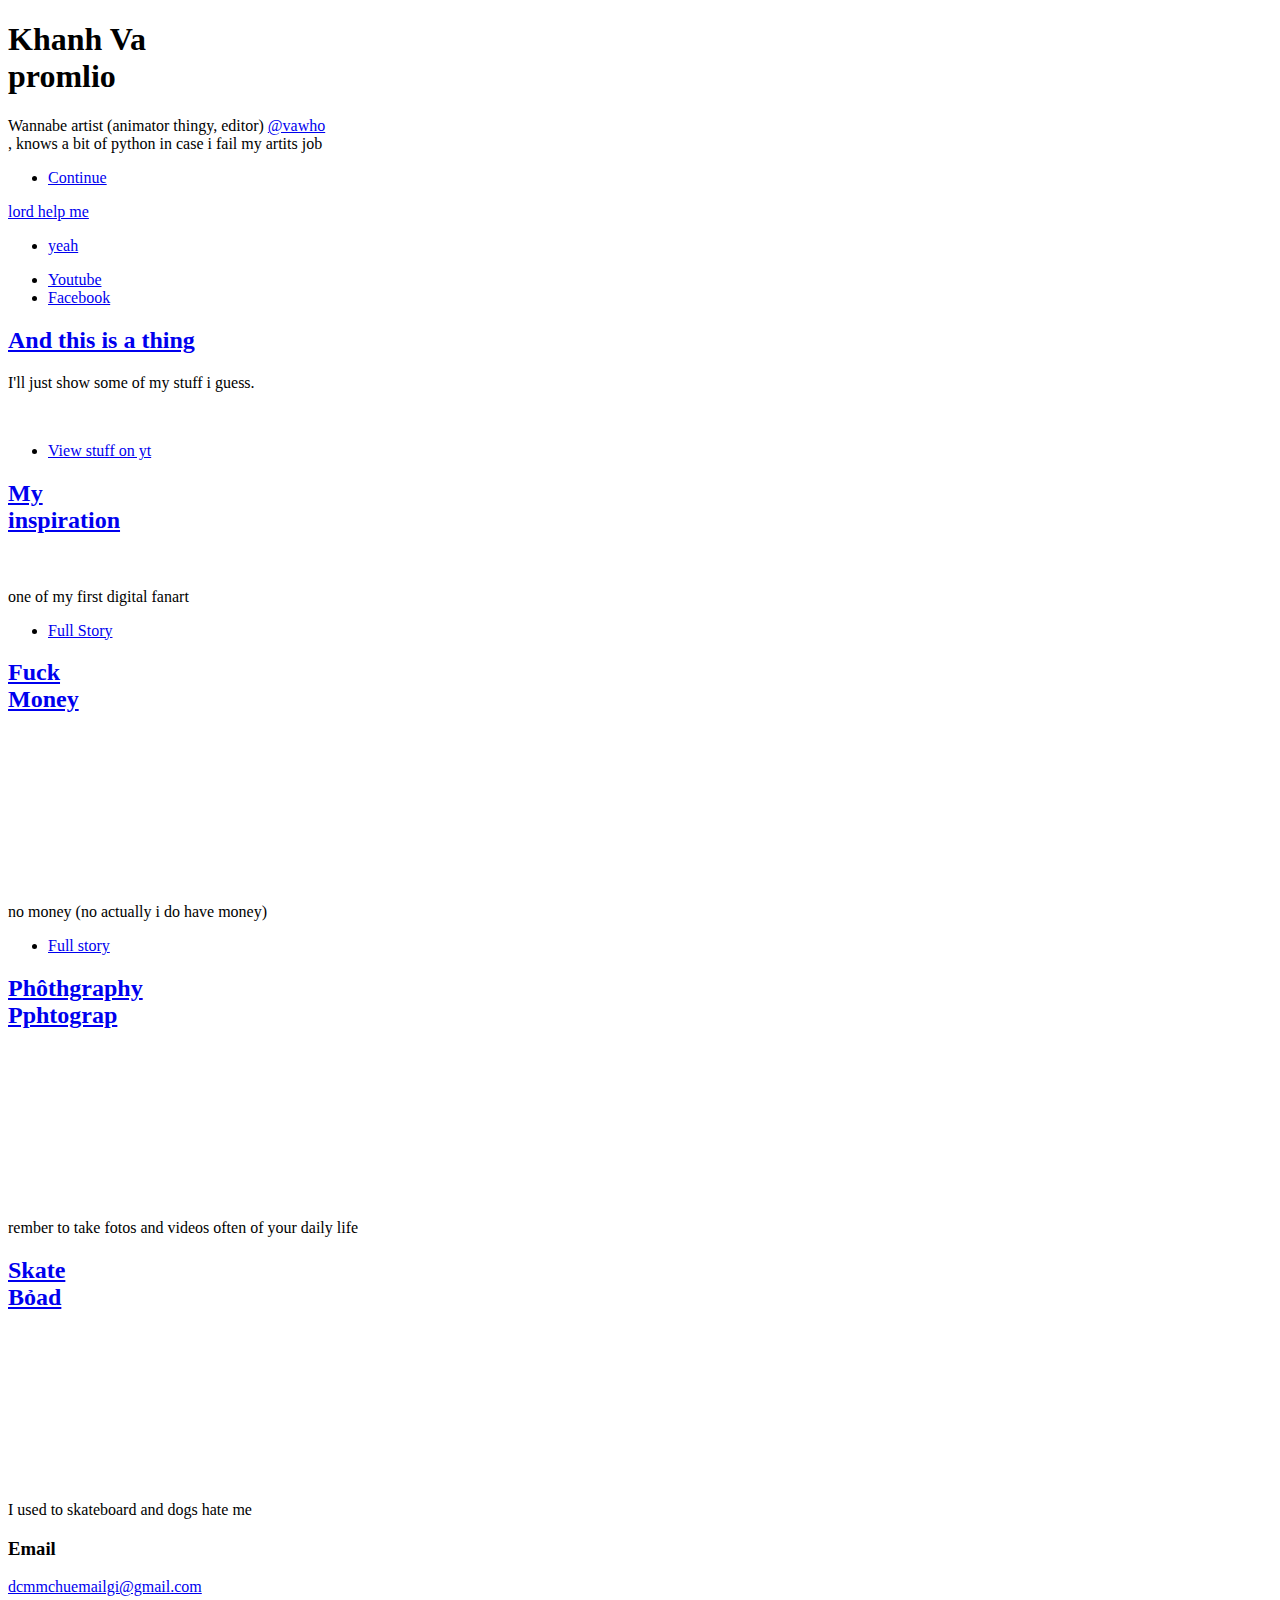
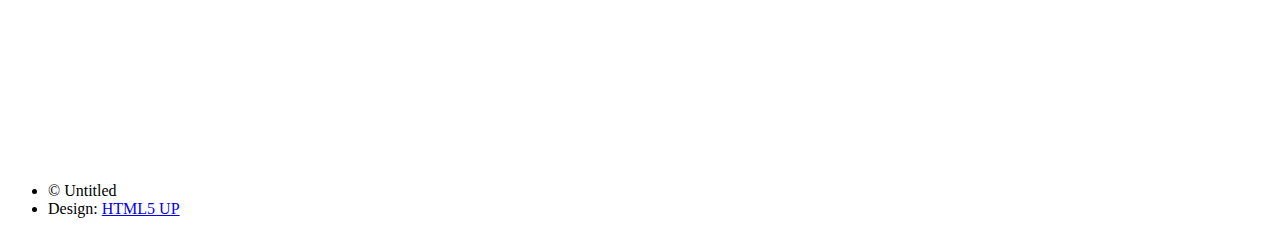
==== index.html @ dc575038 "Update index.html" ====
<!DOCTYPE HTML>
<!--
	by HTML5 UP
	html5up.net | @ajlkn
	Free for personal and commercial use under the CCA 3.0 license (html5up.net/license)
-->
<html>
	<head>
		<title>Khanh Va portfoloi</title>
		<meta charset="utf-8" />
		<meta name="viewport" content="width=device-width, initial-scale=1, user-scalable=no" />
		<link rel="stylesheet" href="assets/css/main.css" />
		<noscript><link rel="stylesheet" href="assets/css/noscript.css" /></noscript>
	</head>
	<body class="is-preload">

		<!-- Wrapper -->
			<div id="wrapper" class="fade-in">

				<!-- Intro -->
					<div id="intro">
						<h1>Khanh Va<br />
						promlio</h1>
						<p>Wannabe artist (animator thingy, editor) <a href="https://www.facebook.com/vawho/">@vawho</a> <br />
						, knows a bit of python in case i fail my artits job </p>
						<ul class="actions">
							<li><a href="#header" class="button icon solid solo fa-arrow-down scrolly">Continue</a></li>
						</ul>
					</div>

				<!-- Header -->
					<header id="header">
						<a href="index.html" class="logo">lord help me</a>
					</header>

				<!-- Nav -->
					<nav id="nav">
						<ul class="links">
							<li class="active"><a href="index.html">yeah</a></li>
						</ul>
						<ul class="icons">
							<li><a href="https://www.youtube.com/channel/UCGWzM3wB2PXaWPouxnSZgOQ" class="icon brands fa-youtube"><span class="label">Youtube</span></a></li>
							<li><a href="#" class="icon brands fa-facebook-f"><span class="label">Facebook</span></a></li>
						</ul>
					</nav>

				<!-- Main -->
					<div id="main">

						<!-- Featured Post -->
							<article class="post featured">
								<header class="major">
									
									<h2><a href="#">And this is a thing<br />
									</a></h2>
									<p>I'll just show some of my stuff i guess.</p>
								</header>
								<a href="#" class="image main"><img src="https://scontent.fhan14-2.fna.fbcdn.net/v/t39.30808-6/448381311_1001320238365398_3852247388637096677_n.jpg?_nc_cat=100&ccb=1-7&_nc_sid=833d8c&_nc_ohc=BbHQ0ujns9EQ7kNvgENPSrl&_nc_ht=scontent.fhan14-2.fna&oh=00_AYBc3U1lIpgK4DYEaxhofwSMWFMMmQfe2-e67lcT1sMzqA&oe=66957E8C" alt="" /></a>
								<ul class="actions special">
									<li><a href="https://www.youtube.com/channel/UCGWzM3wB2PXaWPouxnSZgOQ" class="button large">View stuff on yt</a></li>
								</ul>
							</article>

						<!-- Posts -->
							<section class="posts">
								<article>
									<header>
										<h2><a href="#">My<br />
										inspiration</a></h2>
									</header>
									<a href="#" class="image fit"><img src="https://scontent.fhan14-1.fna.fbcdn.net/v/t39.30808-6/448187557_999541445209944_823563119010095497_n.jpg?_nc_cat=101&ccb=1-7&_nc_sid=833d8c&_nc_ohc=QmsnJ2lu1GcQ7kNvgHEK7u7&_nc_ht=scontent.fhan14-1.fna&oh=00_AYDYpS-Y_ziRjPFrp50sCzzuWOlSkkNaRBKN_FNtRzUlHA&oe=66957D0C" alt="" /></a>
									<p>one of my first digital fanart</p>
									<ul class="actions special">
										<li><a href="https://luck-utensil-231.notion.site/Inspiration-for-art-thingy-b190962b947f438b9793fe8c047adea2" class="button">Full Story</a></li>
									</ul>
								</article>
								<article>
										<h2><a href="#">Fuck<br />
										Money</a></h2>
									</header>
									<a href="#" class="video fit">
										<video autoplay muted loop>
										  <source src="videos/Untitled - July 4, 2024 10.28.mp4" type="video/mp4">
										  Your browser does not support the video tag.
										</video></a>
									<p>no money (no actually i do have money)</p>
									<ul class="actions special">
										<li><a href="https://luck-utensil-231.notion.site/Money-is-a-lie-025e53f4e66f41d9adc47ba7b535d686?pvs=25" class="button">Full story</a></li>
									</ul>
								</article>
								<article>
									<header>
										<h2><a href="#">Phôthgraphy<br />
										Pphtograp</a></h2>
									</header>
									<a href="#" class="video fit">
										<video autoplay muted loop>
										  <source src="videos/Untitled - July 8, 2024 11.39.mp4" type="video/mp4">
										  Your browser does not support the video tag.
										</video></a>
									<p>rember to take fotos and videos often of your daily life</p>
									<ul class="actions special">
									
									</ul>
								</article>
								<article>
									<header>
									
										<h2><a href="#">Skate<br />
										Bỏad</a></h2>
									</header>
									<a href="#" class="video fit">
										<video autoplay muted loop>
										  <source src="videos/Untitled - July 4, 2024 15.54.mp4" type="video/mp4">
										  Your browser does not support the video tag.
										</video></a>
									<p>I used to skateboard and dogs hate me</p>
									<ul class="actions special">
									
									</ul>

							</section>




						<section class="split contact">

								<h3>Email</h3>
								<p><a href="#">dcmmchuemailgi@gmail.com</a></p>
								<a href="#" class="video fit">
									<video autoplay muted loop>
									  <source src="videos/0711.mp4" type="video/mp4">
									  Your browser does not support the video tag.
									</video></a>
						</section>
					</footer>

				<!-- Copyright -->
					<div id="copyright">
						<ul><li>&copy; Untitled</li><li>Design: <a href="https://html5up.net">HTML5 UP</a></li></ul>
					</div>

			</div>

		<!-- Scripts -->
			<script src="assets/js/jquery.min.js"></script>
			<script src="assets/js/jquery.scrollex.min.js"></script>
			<script src="assets/js/jquery.scrolly.min.js"></script>
			<script src="assets/js/browser.min.js"></script>
			<script src="assets/js/breakpoints.min.js"></script>
			<script src="assets/js/util.js"></script>
			<script src="assets/js/main.js"></script>

	</body>
</html>
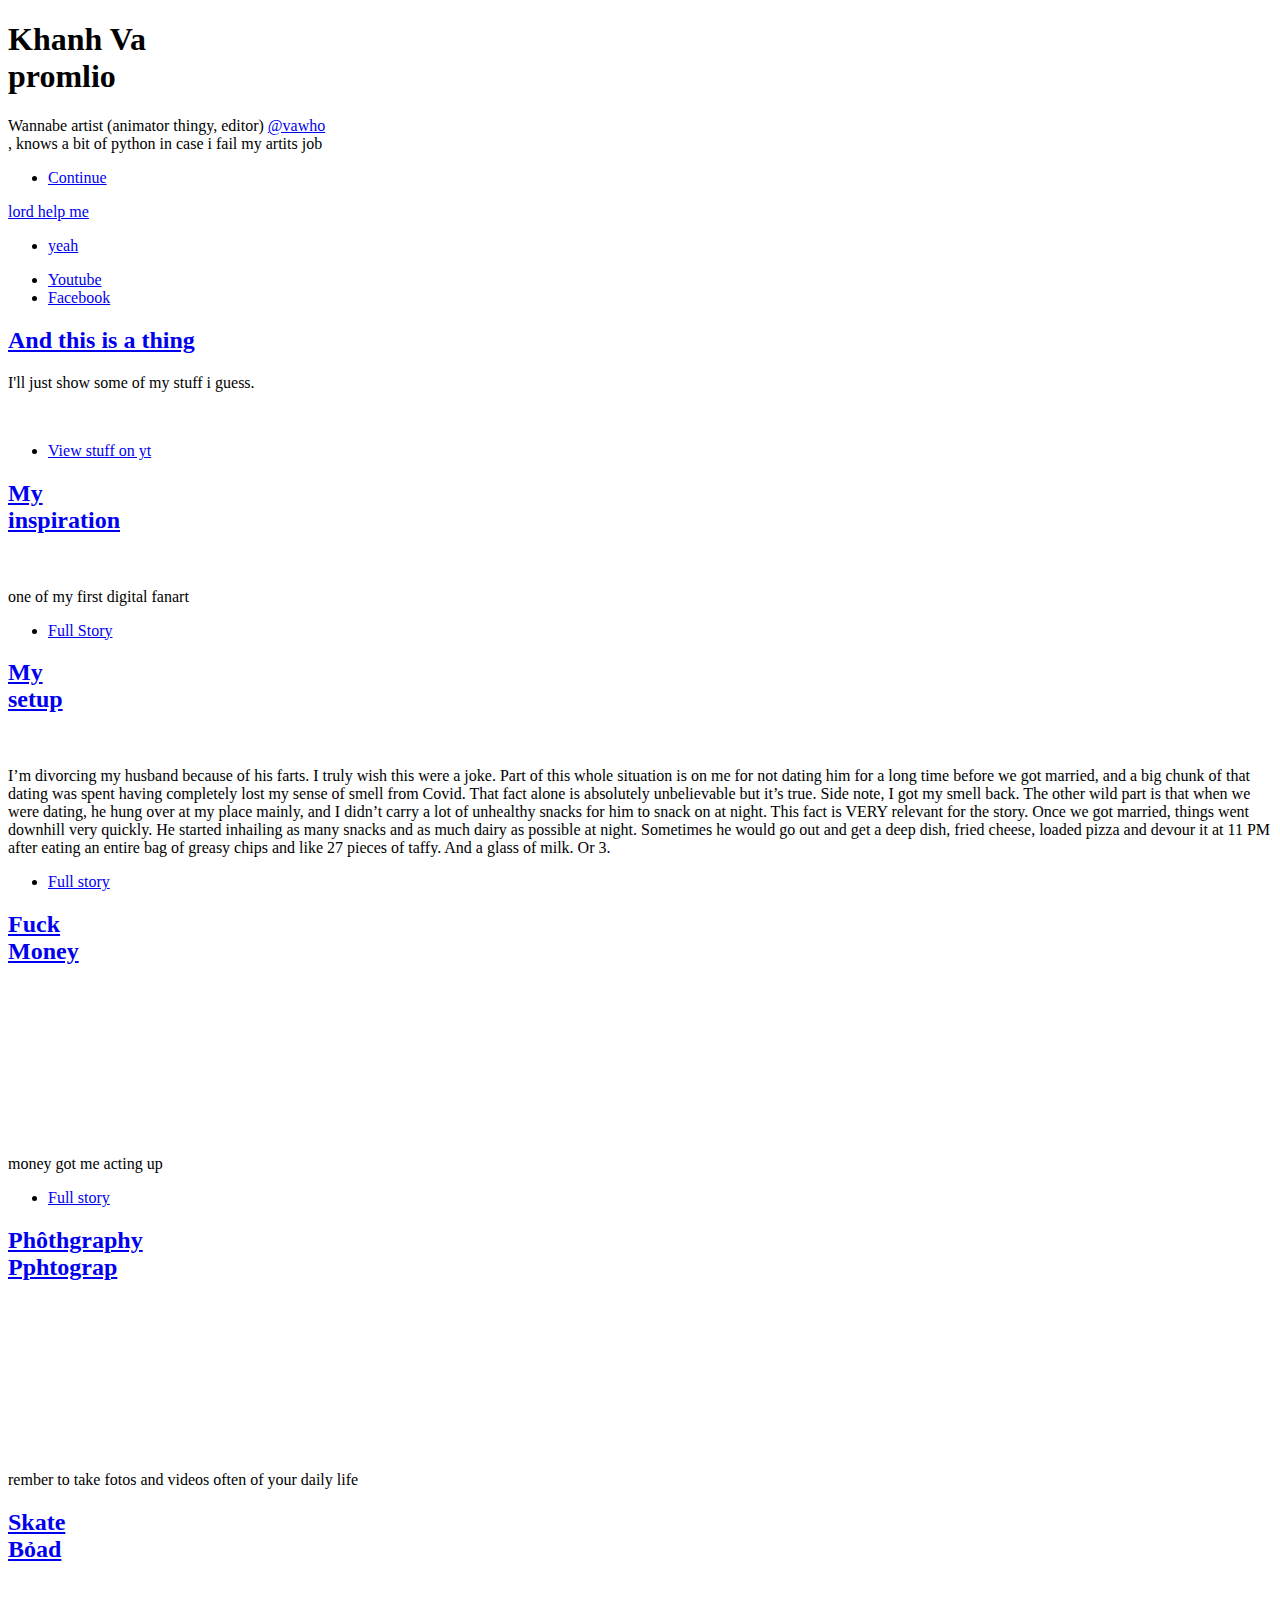
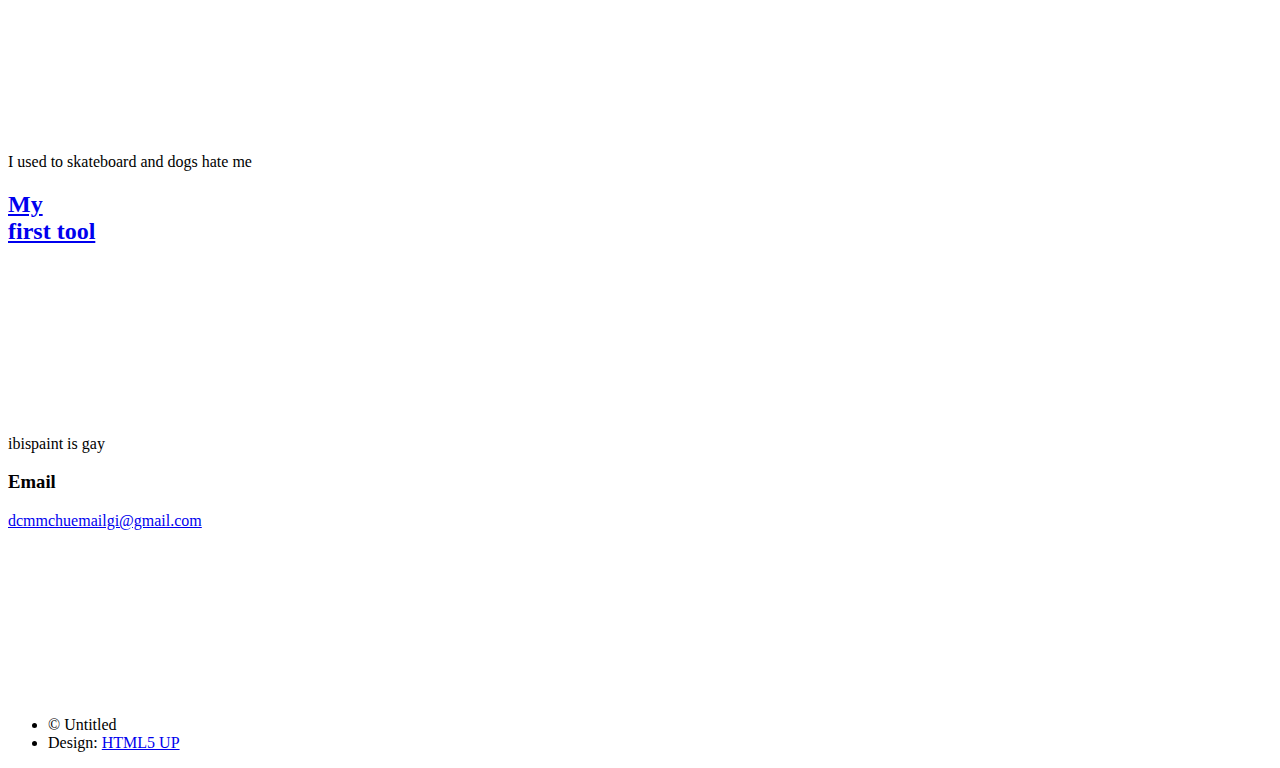
==== commit c7c24832: "Update index.html" ====
--- a/index.html
+++ b/index.html
@@ -75,6 +75,19 @@
 									</ul>
 								</article>
 								<article>
+									<header>
+										<h2><a href="#">My<br />
+										setup</a></h2>
+									</header>
+									<a href="#" class="image fit"><img src="images/IMG_1946.JPEG" alt="" /></a>
+									<p>I’m divorcing my husband because of his farts. I truly wish this were a joke. Part of this whole situation is on me for not dating him for a long time before we got married, and a big chunk of that dating was spent having completely lost my sense of smell from Covid. That fact alone is absolutely unbelievable but it’s true. Side note, I got my smell back. The other wild part is that when we were dating, he hung over at my place mainly, and I didn’t carry a lot of unhealthy snacks for him to snack on at night. This fact is VERY relevant for the story.
+
+										Once we got married, things went downhill very quickly. He started inhailing as many snacks and as much dairy as possible at night. Sometimes he would go out and get a deep dish, fried cheese, loaded pizza and devour it at 11 PM after eating an entire bag of greasy chips and like 27 pieces of taffy. And a glass of milk. Or 3.</p>
+									<ul class="actions special">
+										<li><a href="https://copypastadb.com/im-divorcing-my-husband-because-of-his-farts/" class="button">Full story</a></li>
+									</ul>
+								</article>
+								<article>
 										<h2><a href="#">Fuck<br />
 										Money</a></h2>
 									</header>
@@ -83,7 +96,7 @@
 										  <source src="videos/Untitled - July 4, 2024 10.28.mp4" type="video/mp4">
 										  Your browser does not support the video tag.
 										</video></a>
-									<p>no money (no actually i do have money)</p>
+									<p>money got me acting up</p>
 									<ul class="actions special">
 										<li><a href="https://luck-utensil-231.notion.site/Money-is-a-lie-025e53f4e66f41d9adc47ba7b535d686?pvs=25" class="button">Full story</a></li>
 									</ul>
@@ -116,9 +129,23 @@
 										</video></a>
 									<p>I used to skateboard and dogs hate me</p>
 									<ul class="actions special">
-									
 									</ul>
-
+								</article>
+								
+								<article>
+									<header>
+										<h2><a href="#">My<br />
+											first tool</a></h2>
+										</header>
+										<ahref="#" class="video fit">
+											<video autoplay muted loop>
+											  <source src="videos/Không Có Tiêu Đề39.MP4" type="video/mp4">
+											  Your browser does not support the video tag.
+											</video></a>
+										<p>ibispaint is gay</p>
+										<ul class="actions special">
+									</ul>
+									</article>
 							</section>
 
 
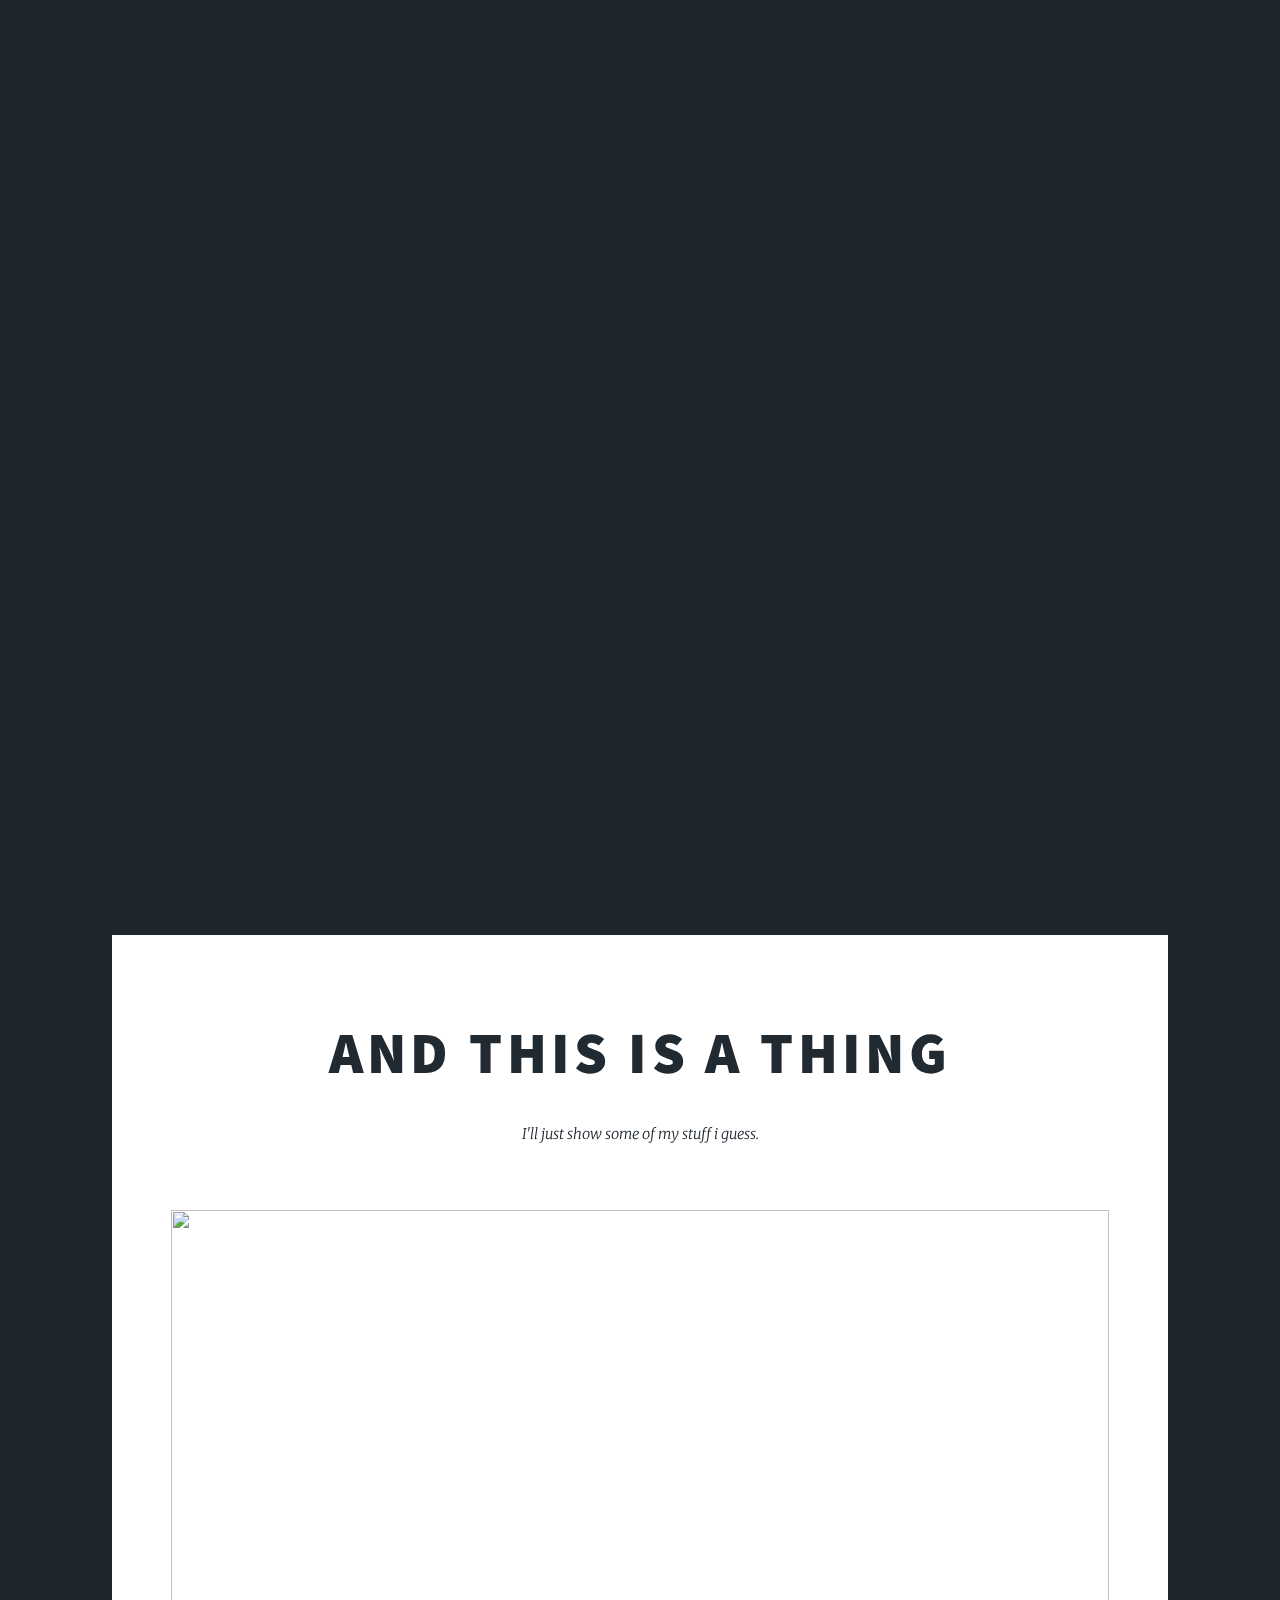
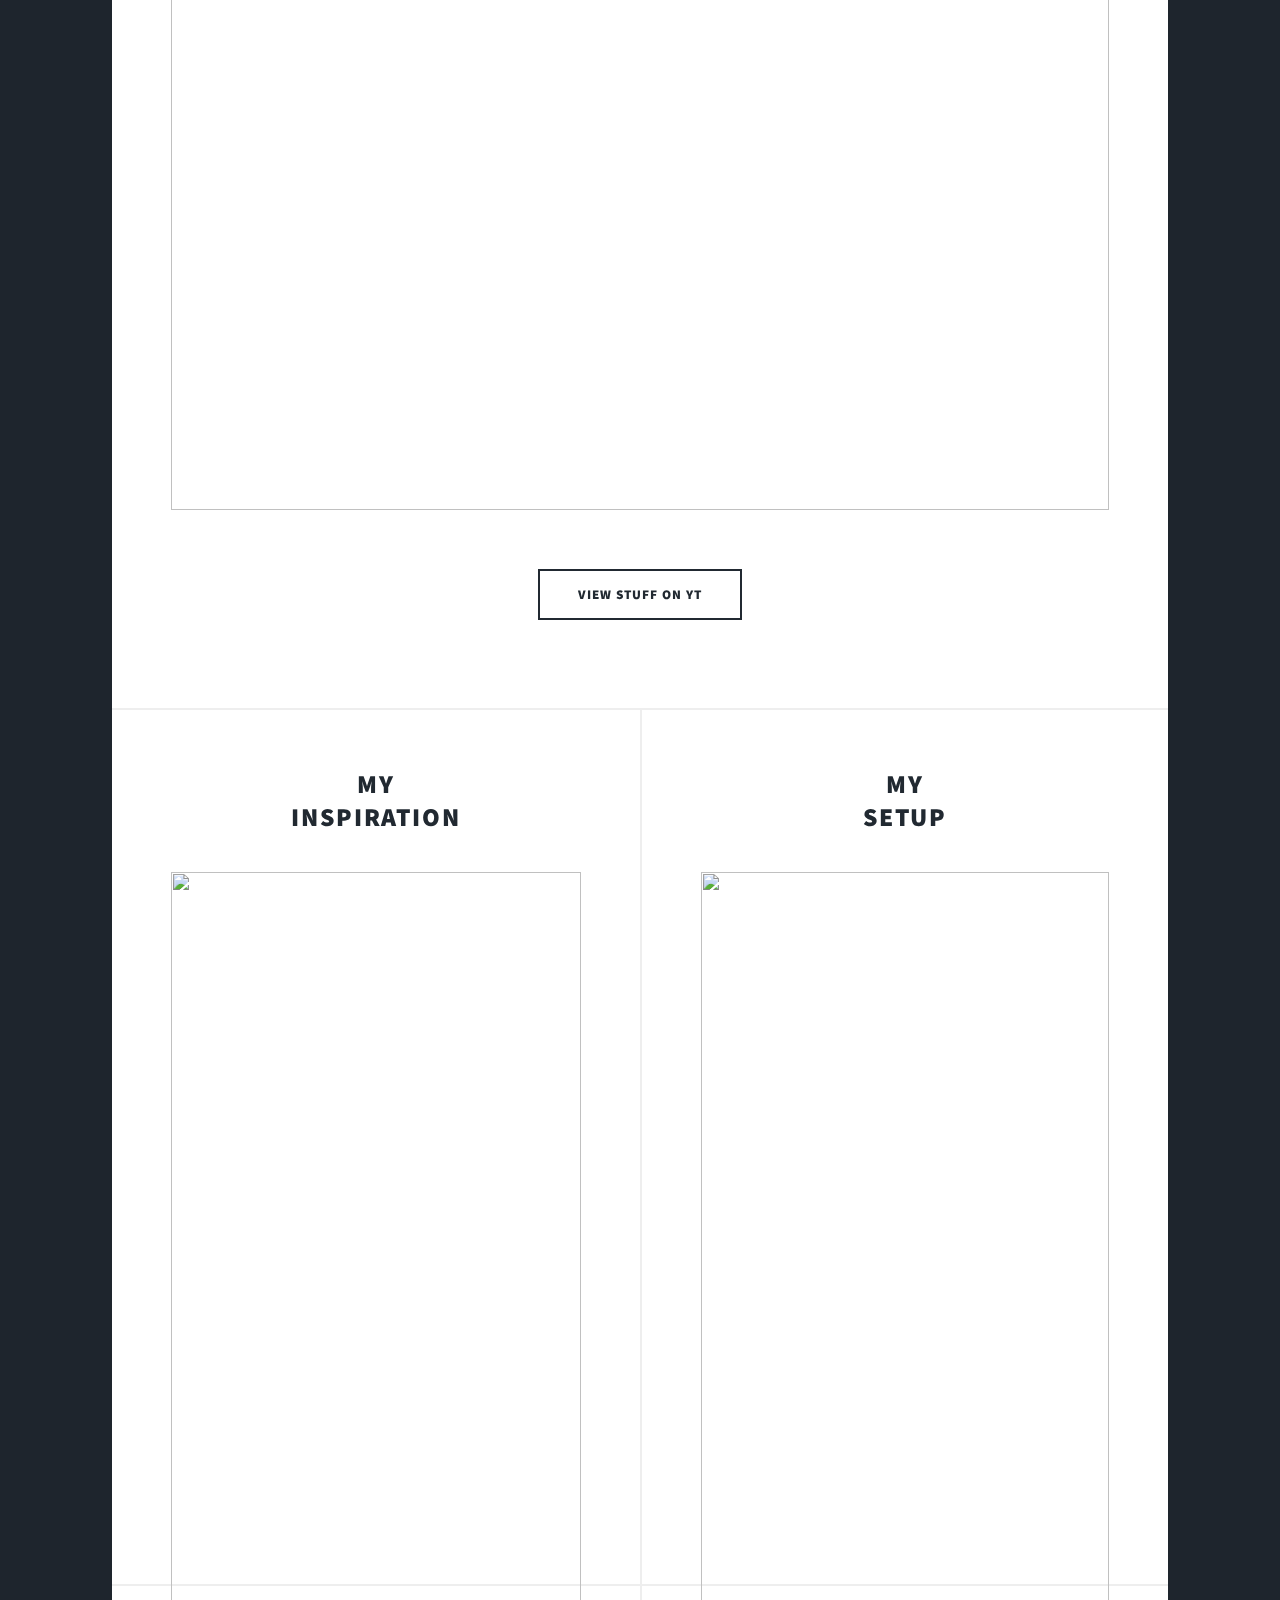
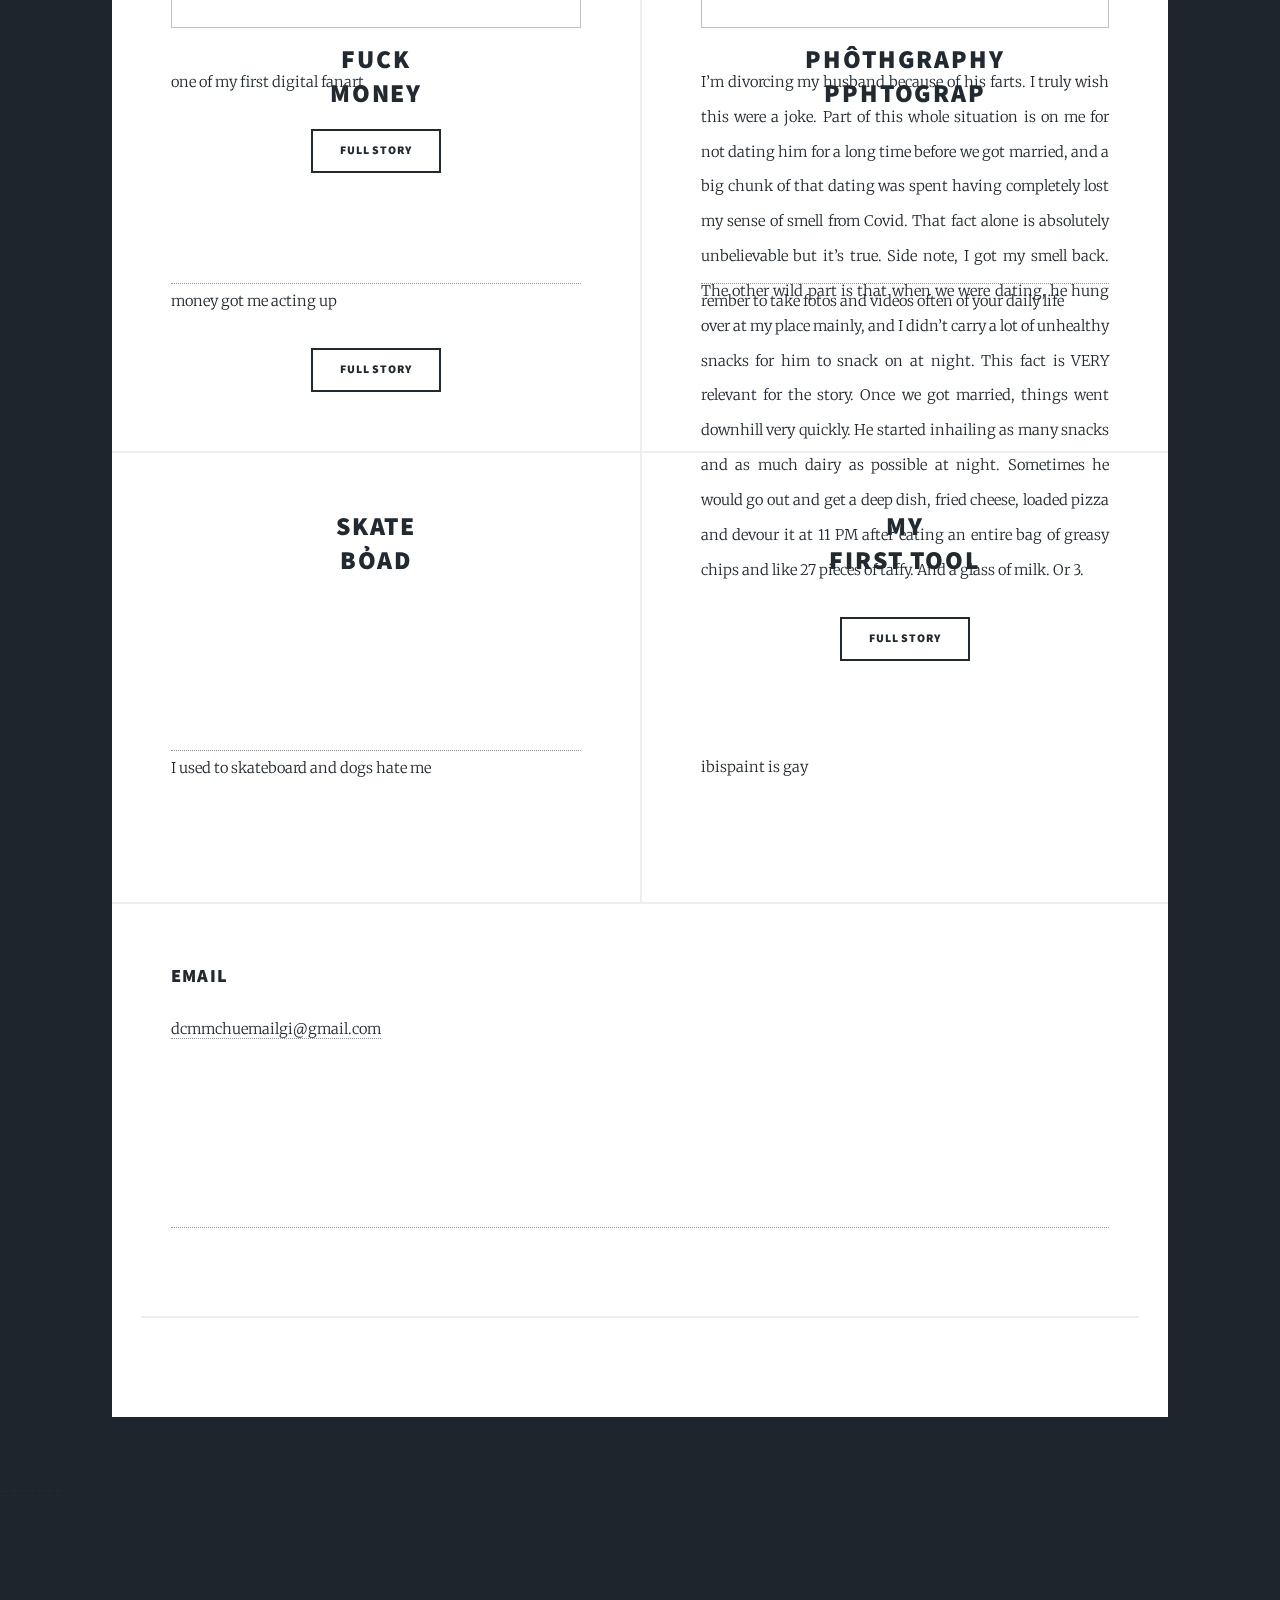
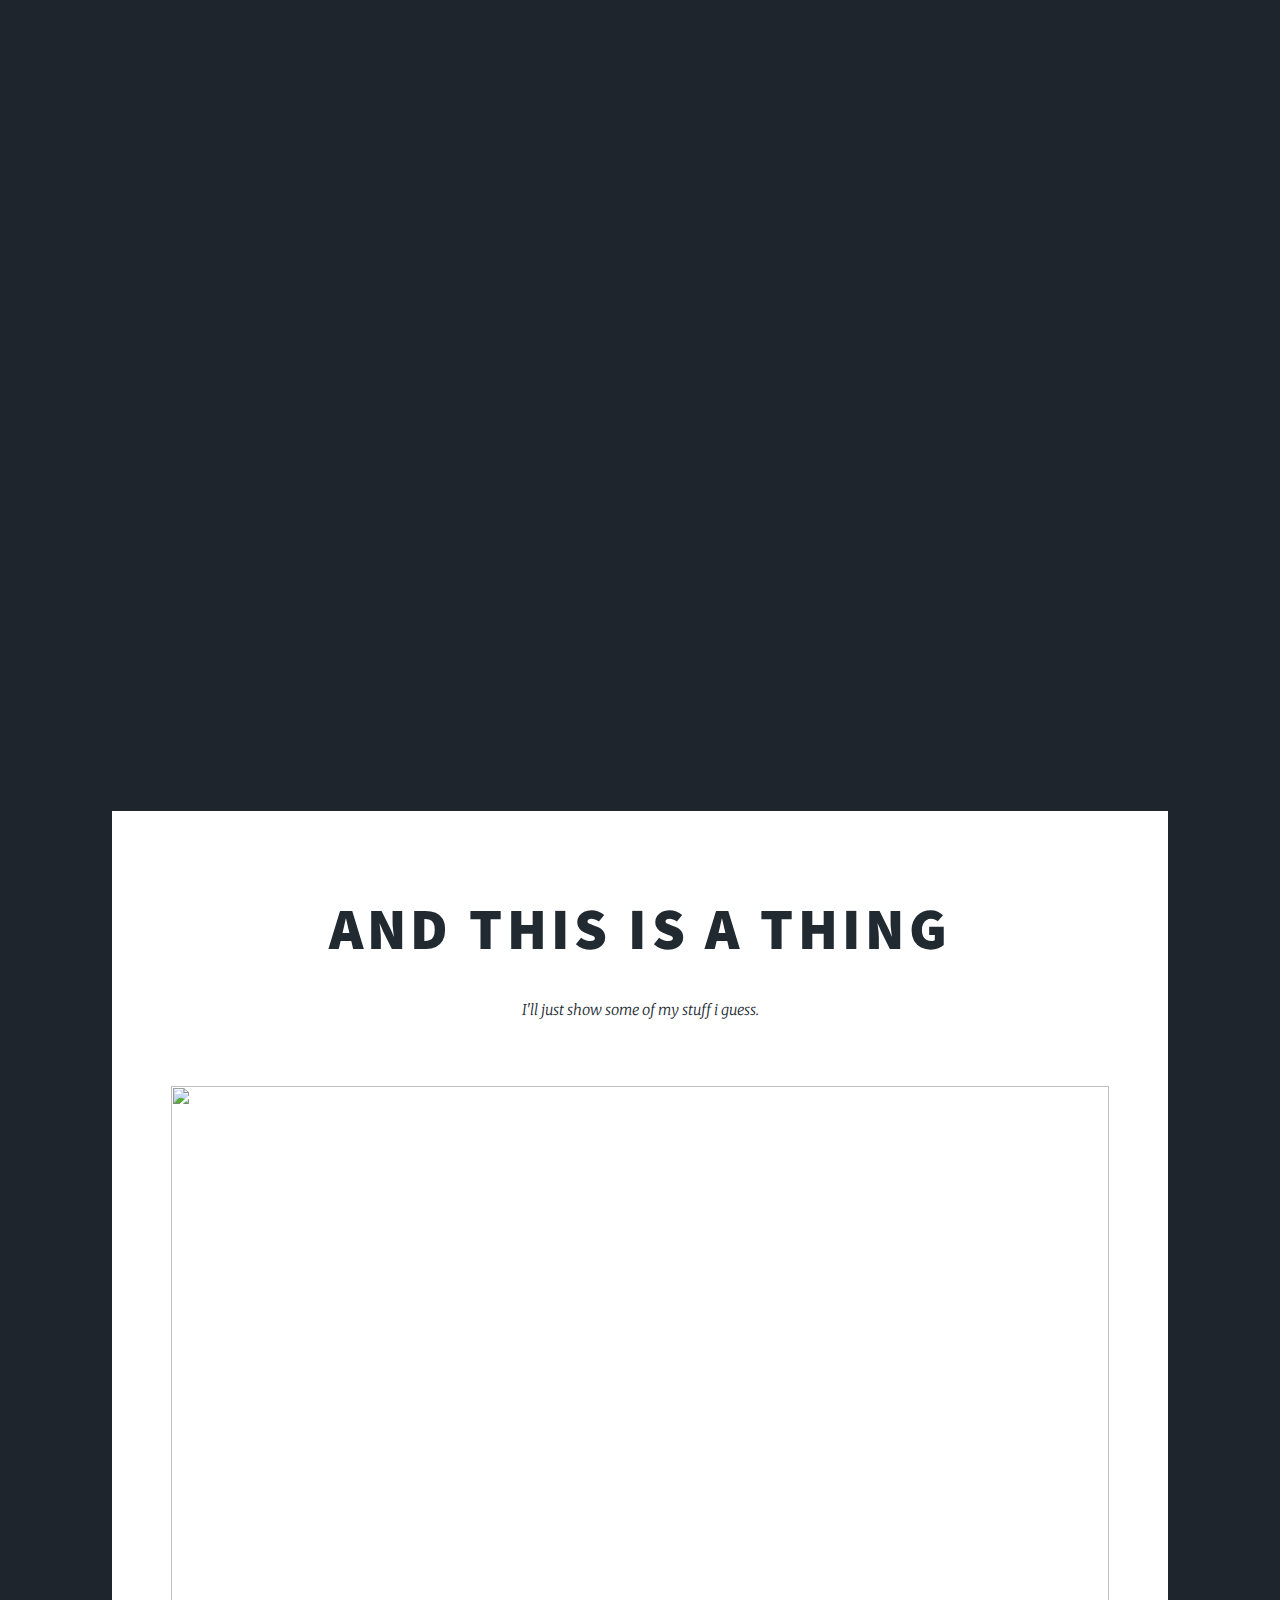
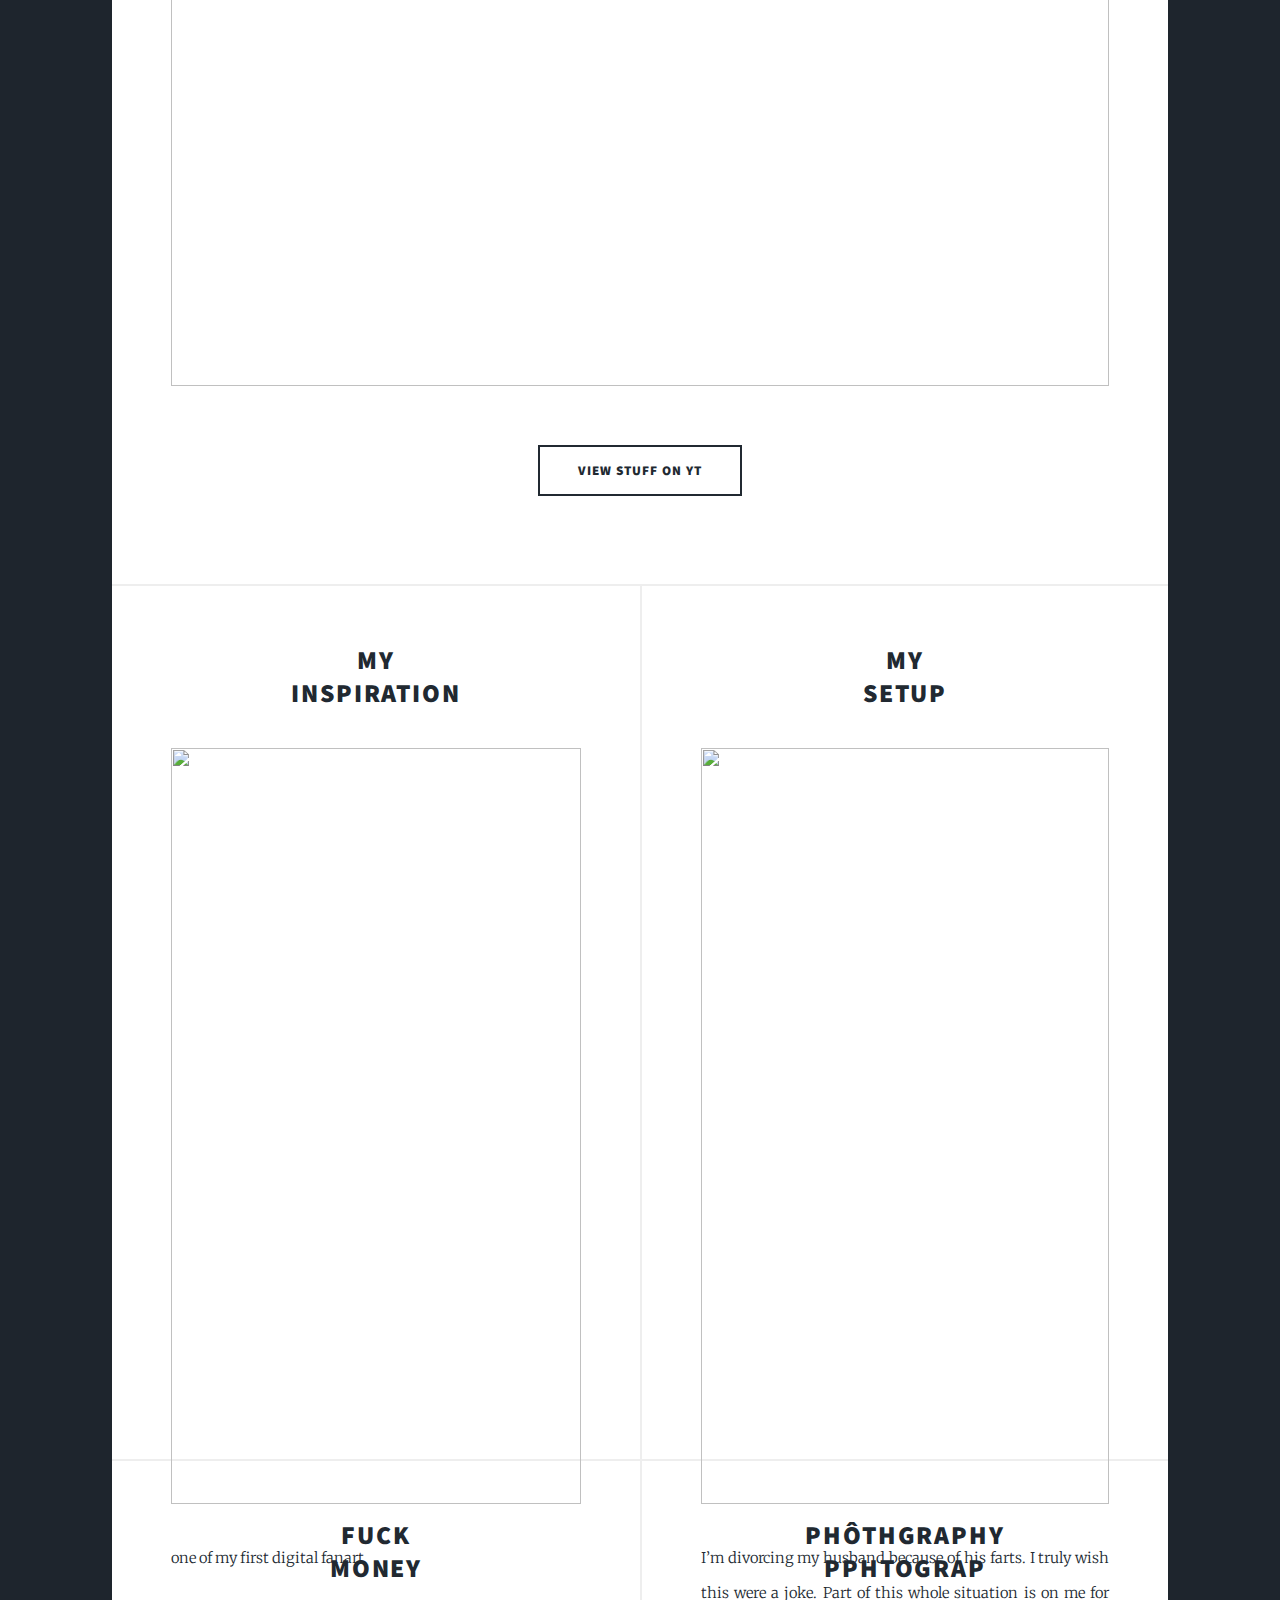
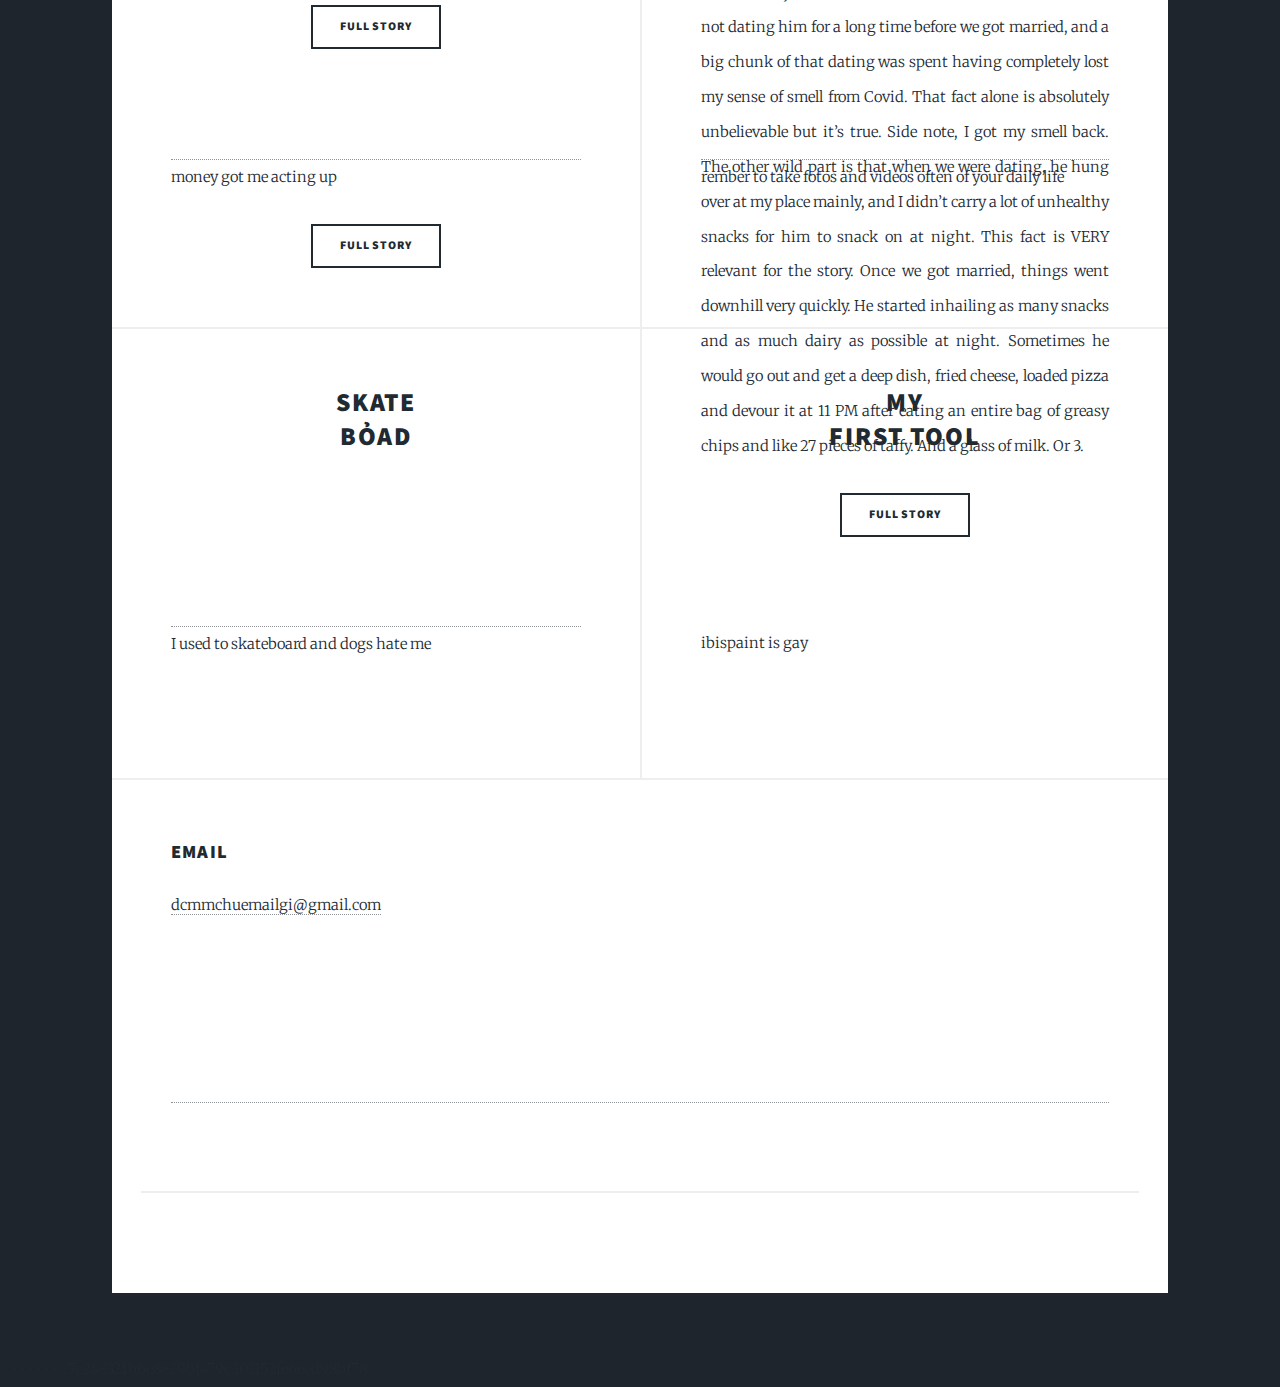
==== commit 9d1f7419: "Initial commit" ====
--- a/index.html
+++ b/index.html
@@ -1,183 +1,372 @@
-<!DOCTYPE HTML>
-<!--
-	by HTML5 UP
-	html5up.net | @ajlkn
-	Free for personal and commercial use under the CCA 3.0 license (html5up.net/license)
--->
-<html>
-	<head>
-		<title>Khanh Va portfoloi</title>
-		<meta charset="utf-8" />
-		<meta name="viewport" content="width=device-width, initial-scale=1, user-scalable=no" />
-		<link rel="stylesheet" href="assets/css/main.css" />
-		<noscript><link rel="stylesheet" href="assets/css/noscript.css" /></noscript>
-	</head>
-	<body class="is-preload">
-
-		<!-- Wrapper -->
-			<div id="wrapper" class="fade-in">
-
-				<!-- Intro -->
-					<div id="intro">
-						<h1>Khanh Va<br />
-						promlio</h1>
-						<p>Wannabe artist (animator thingy, editor) <a href="https://www.facebook.com/vawho/">@vawho</a> <br />
-						, knows a bit of python in case i fail my artits job </p>
-						<ul class="actions">
-							<li><a href="#header" class="button icon solid solo fa-arrow-down scrolly">Continue</a></li>
-						</ul>
-					</div>
-
-				<!-- Header -->
-					<header id="header">
-						<a href="index.html" class="logo">lord help me</a>
-					</header>
-
-				<!-- Nav -->
-					<nav id="nav">
-						<ul class="links">
-							<li class="active"><a href="index.html">yeah</a></li>
-						</ul>
-						<ul class="icons">
-							<li><a href="https://www.youtube.com/channel/UCGWzM3wB2PXaWPouxnSZgOQ" class="icon brands fa-youtube"><span class="label">Youtube</span></a></li>
-							<li><a href="#" class="icon brands fa-facebook-f"><span class="label">Facebook</span></a></li>
-						</ul>
-					</nav>
-
-				<!-- Main -->
-					<div id="main">
-
-						<!-- Featured Post -->
-							<article class="post featured">
-								<header class="major">
-									
-									<h2><a href="#">And this is a thing<br />
-									</a></h2>
-									<p>I'll just show some of my stuff i guess.</p>
-								</header>
-								<a href="#" class="image main"><img src="https://scontent.fhan14-2.fna.fbcdn.net/v/t39.30808-6/448381311_1001320238365398_3852247388637096677_n.jpg?_nc_cat=100&ccb=1-7&_nc_sid=833d8c&_nc_ohc=BbHQ0ujns9EQ7kNvgENPSrl&_nc_ht=scontent.fhan14-2.fna&oh=00_AYBc3U1lIpgK4DYEaxhofwSMWFMMmQfe2-e67lcT1sMzqA&oe=66957E8C" alt="" /></a>
-								<ul class="actions special">
-									<li><a href="https://www.youtube.com/channel/UCGWzM3wB2PXaWPouxnSZgOQ" class="button large">View stuff on yt</a></li>
-								</ul>
-							</article>
-
-						<!-- Posts -->
-							<section class="posts">
-								<article>
-									<header>
-										<h2><a href="#">My<br />
-										inspiration</a></h2>
-									</header>
-									<a href="#" class="image fit"><img src="https://scontent.fhan14-1.fna.fbcdn.net/v/t39.30808-6/448187557_999541445209944_823563119010095497_n.jpg?_nc_cat=101&ccb=1-7&_nc_sid=833d8c&_nc_ohc=QmsnJ2lu1GcQ7kNvgHEK7u7&_nc_ht=scontent.fhan14-1.fna&oh=00_AYDYpS-Y_ziRjPFrp50sCzzuWOlSkkNaRBKN_FNtRzUlHA&oe=66957D0C" alt="" /></a>
-									<p>one of my first digital fanart</p>
-									<ul class="actions special">
-										<li><a href="https://luck-utensil-231.notion.site/Inspiration-for-art-thingy-b190962b947f438b9793fe8c047adea2" class="button">Full Story</a></li>
-									</ul>
-								</article>
-								<article>
-									<header>
-										<h2><a href="#">My<br />
-										setup</a></h2>
-									</header>
-									<a href="#" class="image fit"><img src="images/IMG_1946.JPEG" alt="" /></a>
-									<p>I’m divorcing my husband because of his farts. I truly wish this were a joke. Part of this whole situation is on me for not dating him for a long time before we got married, and a big chunk of that dating was spent having completely lost my sense of smell from Covid. That fact alone is absolutely unbelievable but it’s true. Side note, I got my smell back. The other wild part is that when we were dating, he hung over at my place mainly, and I didn’t carry a lot of unhealthy snacks for him to snack on at night. This fact is VERY relevant for the story.
-
-										Once we got married, things went downhill very quickly. He started inhailing as many snacks and as much dairy as possible at night. Sometimes he would go out and get a deep dish, fried cheese, loaded pizza and devour it at 11 PM after eating an entire bag of greasy chips and like 27 pieces of taffy. And a glass of milk. Or 3.</p>
-									<ul class="actions special">
-										<li><a href="https://copypastadb.com/im-divorcing-my-husband-because-of-his-farts/" class="button">Full story</a></li>
-									</ul>
-								</article>
-								<article>
-										<h2><a href="#">Fuck<br />
-										Money</a></h2>
-									</header>
-									<a href="#" class="video fit">
-										<video autoplay muted loop>
-										  <source src="videos/Untitled - July 4, 2024 10.28.mp4" type="video/mp4">
-										  Your browser does not support the video tag.
-										</video></a>
-									<p>money got me acting up</p>
-									<ul class="actions special">
-										<li><a href="https://luck-utensil-231.notion.site/Money-is-a-lie-025e53f4e66f41d9adc47ba7b535d686?pvs=25" class="button">Full story</a></li>
-									</ul>
-								</article>
-								<article>
-									<header>
-										<h2><a href="#">Phôthgraphy<br />
-										Pphtograp</a></h2>
-									</header>
-									<a href="#" class="video fit">
-										<video autoplay muted loop>
-										  <source src="videos/Untitled - July 8, 2024 11.39.mp4" type="video/mp4">
-										  Your browser does not support the video tag.
-										</video></a>
-									<p>rember to take fotos and videos often of your daily life</p>
-									<ul class="actions special">
-									
-									</ul>
-								</article>
-								<article>
-									<header>
-									
-										<h2><a href="#">Skate<br />
-										Bỏad</a></h2>
-									</header>
-									<a href="#" class="video fit">
-										<video autoplay muted loop>
-										  <source src="videos/Untitled - July 4, 2024 15.54.mp4" type="video/mp4">
-										  Your browser does not support the video tag.
-										</video></a>
-									<p>I used to skateboard and dogs hate me</p>
-									<ul class="actions special">
-									</ul>
-								</article>
-								
-								<article>
-									<header>
-										<h2><a href="#">My<br />
-											first tool</a></h2>
-										</header>
-										<ahref="#" class="video fit">
-											<video autoplay muted loop>
-											  <source src="videos/Không Có Tiêu Đề39.MP4" type="video/mp4">
-											  Your browser does not support the video tag.
-											</video></a>
-										<p>ibispaint is gay</p>
-										<ul class="actions special">
-									</ul>
-									</article>
-							</section>
-
-
-
-
-						<section class="split contact">
-
-								<h3>Email</h3>
-								<p><a href="#">dcmmchuemailgi@gmail.com</a></p>
-								<a href="#" class="video fit">
-									<video autoplay muted loop>
-									  <source src="videos/0711.mp4" type="video/mp4">
-									  Your browser does not support the video tag.
-									</video></a>
-						</section>
-					</footer>
-
-				<!-- Copyright -->
-					<div id="copyright">
-						<ul><li>&copy; Untitled</li><li>Design: <a href="https://html5up.net">HTML5 UP</a></li></ul>
-					</div>
-
-			</div>
-
-		<!-- Scripts -->
-			<script src="assets/js/jquery.min.js"></script>
-			<script src="assets/js/jquery.scrollex.min.js"></script>
-			<script src="assets/js/jquery.scrolly.min.js"></script>
-			<script src="assets/js/browser.min.js"></script>
-			<script src="assets/js/breakpoints.min.js"></script>
-			<script src="assets/js/util.js"></script>
-			<script src="assets/js/main.js"></script>
-
-	</body>
-</html>
+<<<<<<< HEAD
+<!DOCTYPE HTML>
+<!--
+	by HTML5 UP
+	html5up.net | @ajlkn
+	Free for personal and commercial use under the CCA 3.0 license (html5up.net/license)
+-->
+<html>
+	<head>
+		<title>Khanh Va portfoloi</title>
+		<meta charset="utf-8" />
+		<meta name="viewport" content="width=device-width, initial-scale=1, user-scalable=no" />
+		<link rel="stylesheet" href="assets/css/main.css" />
+		<noscript><link rel="stylesheet" href="assets/css/noscript.css" /></noscript><!-- Favicon links -->
+		<link rel="icon" type="image/x-icon" href="images/favicon_io/favicon.ico">
+		<link rel="icon" type="image/png" sizes="16x16" href="images/favicon_io/favicon-16x16.png">
+		<link rel="icon" type="image/png" sizes="32x32" href="images/favicon_io/favicon-32x32.png">
+	</head>
+	<body class="is-preload">
+
+		<!-- Wrapper -->
+			<div id="wrapper" class="fade-in">
+
+				<!-- Intro -->
+					<div id="intro">
+						<h1>Khanh Va<br />
+						promlio</h1>
+						<p>Wannabe artist (animator thingy, editor) <a href="https://www.facebook.com/vawho/">@vawho</a> <br />
+						, knows a bit of python in case i fail my artits job </p>
+						<ul class="actions">
+							<li><a href="#header" class="button icon solid solo fa-arrow-down scrolly">Continue</a></li>
+						</ul>
+					</div>
+
+				<!-- Header -->
+					<header id="header">
+						<a href="index.html" class="logo">lord help me</a>
+					</header>
+
+				<!-- Nav -->
+					<nav id="nav">
+						<ul class="links">
+							<li class="active"><a href="index.html">yeah</a></li>
+						</ul>
+						<ul class="icons">
+							<li><a href="https://www.youtube.com/channel/UCGWzM3wB2PXaWPouxnSZgOQ" class="icon brands fa-youtube"><span class="label">Youtube</span></a></li>
+							<li><a href="#" class="icon brands fa-facebook-f"><span class="label">Facebook</span></a></li>
+						</ul>
+					</nav>
+
+				<!-- Main -->
+					<div id="main">
+
+						<!-- Featured Post -->
+							<article class="post featured">
+								<header class="major">
+									
+									<h2><a href="#">And this is a thing<br />
+									</a></h2>
+									<p>I'll just show some of my stuff i guess.</p>
+								</header>
+								<a href="#" class="image main"><img src="https://scontent.fhan14-2.fna.fbcdn.net/v/t39.30808-6/448381311_1001320238365398_3852247388637096677_n.jpg?_nc_cat=100&ccb=1-7&_nc_sid=833d8c&_nc_ohc=BbHQ0ujns9EQ7kNvgENPSrl&_nc_ht=scontent.fhan14-2.fna&oh=00_AYBc3U1lIpgK4DYEaxhofwSMWFMMmQfe2-e67lcT1sMzqA&oe=66957E8C" alt="" /></a>
+								<ul class="actions special">
+									<li><a href="https://www.youtube.com/channel/UCGWzM3wB2PXaWPouxnSZgOQ" class="button large">View stuff on yt</a></li>
+								</ul>
+							</article>
+
+						<!-- Posts -->
+							<section class="posts">
+								<article>
+									<header>
+										<h2><a href="#">My<br />
+										inspiration</a></h2>
+									</header>
+									<a href="#" class="image fit"><img src="https://scontent.fhan14-1.fna.fbcdn.net/v/t39.30808-6/448187557_999541445209944_823563119010095497_n.jpg?_nc_cat=101&ccb=1-7&_nc_sid=833d8c&_nc_ohc=QmsnJ2lu1GcQ7kNvgHEK7u7&_nc_ht=scontent.fhan14-1.fna&oh=00_AYDYpS-Y_ziRjPFrp50sCzzuWOlSkkNaRBKN_FNtRzUlHA&oe=66957D0C" alt="" /></a>
+									<p>one of my first digital fanart</p>
+									<ul class="actions special">
+										<li><a href="https://luck-utensil-231.notion.site/Inspiration-for-art-thingy-b190962b947f438b9793fe8c047adea2" class="button">Full Story</a></li>
+									</ul>
+								</article>
+								<article>
+									<header>
+										<h2><a href="#">My<br />
+										setup</a></h2>
+									</header>
+									<a href="#" class="image fit"><img src="images/IMG_1946.JPEG" alt="" /></a>
+									<p>I’m divorcing my husband because of his farts. I truly wish this were a joke. Part of this whole situation is on me for not dating him for a long time before we got married, and a big chunk of that dating was spent having completely lost my sense of smell from Covid. That fact alone is absolutely unbelievable but it’s true. Side note, I got my smell back. The other wild part is that when we were dating, he hung over at my place mainly, and I didn’t carry a lot of unhealthy snacks for him to snack on at night. This fact is VERY relevant for the story.
+
+										Once we got married, things went downhill very quickly. He started inhailing as many snacks and as much dairy as possible at night. Sometimes he would go out and get a deep dish, fried cheese, loaded pizza and devour it at 11 PM after eating an entire bag of greasy chips and like 27 pieces of taffy. And a glass of milk. Or 3.</p>
+									<ul class="actions special">
+										<li><a href="https://copypastadb.com/im-divorcing-my-husband-because-of-his-farts/" class="button">Full story</a></li>
+									</ul>
+								</article>
+								<article>
+										<h2><a href="#">Fuck<br />
+										Money</a></h2>
+									</header>
+									<a href="#" class="video fit">
+										<video autoplay muted loop>
+										  <source src="videos/Untitled - July 4, 2024 10.28.mp4" type="video/mp4">
+										  Your browser does not support the video tag.
+										</video></a>
+									<p>money got me acting up</p>
+									<ul class="actions special">
+										<li><a href="https://luck-utensil-231.notion.site/Money-is-a-lie-025e53f4e66f41d9adc47ba7b535d686?pvs=25" class="button">Full story</a></li>
+									</ul>
+								</article>
+								<article>
+									<header>
+										<h2><a href="#">Phôthgraphy<br />
+										Pphtograp</a></h2>
+									</header>
+									<a href="#" class="video fit">
+										<video autoplay muted loop>
+										  <source src="videos/Untitled - July 8, 2024 11.39.mp4" type="video/mp4">
+										  Your browser does not support the video tag.
+										</video></a>
+									<p>rember to take fotos and videos often of your daily life</p>
+									<ul class="actions special">
+									
+									</ul>
+								</article>
+								<article>
+									<header>
+									
+										<h2><a href="#">Skate<br />
+										Bỏad</a></h2>
+									</header>
+									<a href="#" class="video fit">
+										<video autoplay muted loop>
+										  <source src="videos/Untitled - July 4, 2024 15.54.mp4" type="video/mp4">
+										  Your browser does not support the video tag.
+										</video></a>
+									<p>I used to skateboard and dogs hate me</p>
+									<ul class="actions special">
+									</ul>
+								</article>
+								
+								<article>
+									<header>
+										<h2><a href="#">My<br />
+											first tool</a></h2>
+										</header>
+										<ahref="#" class="video fit">
+											<video autoplay muted loop>
+											  <source src="videos/Không Có Tiêu Đề39.MP4" type="video/mp4">
+											  Your browser does not support the video tag.
+											</video></a>
+										<p>ibispaint is gay</p>
+										<ul class="actions special">
+									</ul>
+									</article>
+							</section>
+
+
+
+
+						<section class="split contact">
+
+								<h3>Email</h3>
+								<p><a href="#">dcmmchuemailgi@gmail.com</a></p>
+								<a href="#" class="video fit">
+									<video autoplay muted loop>
+									  <source src="videos/0711.mp4" type="video/mp4">
+									  Your browser does not support the video tag.
+									</video></a>
+						</section>
+					</footer>
+
+				<!-- Copyright -->
+					<div id="copyright">
+						<ul><li>&copy; Untitled</li><li>Design: <a href="https://html5up.net">HTML5 UP</a></li></ul>
+					</div>
+
+			</div>
+
+		<!-- Scripts -->
+			<script src="assets/js/jquery.min.js"></script>
+			<script src="assets/js/jquery.scrollex.min.js"></script>
+			<script src="assets/js/jquery.scrolly.min.js"></script>
+			<script src="assets/js/browser.min.js"></script>
+			<script src="assets/js/breakpoints.min.js"></script>
+			<script src="assets/js/util.js"></script>
+			<script src="assets/js/main.js"></script>
+
+	</body>
+</html>
+=======
+<!DOCTYPE HTML>
+<!--
+	by HTML5 UP
+	html5up.net | @ajlkn
+	Free for personal and commercial use under the CCA 3.0 license (html5up.net/license)
+-->
+<html>
+	<head>
+		<title>Khanh Va portfoloi</title>
+		<meta charset="utf-8" />
+		<meta name="viewport" content="width=device-width, initial-scale=1, user-scalable=no" />
+		<link rel="stylesheet" href="assets/css/main.css" />
+		<noscript><link rel="stylesheet" href="assets/css/noscript.css" /></noscript>
+	</head>
+	<body class="is-preload">
+
+		<!-- Wrapper -->
+			<div id="wrapper" class="fade-in">
+
+				<!-- Intro -->
+					<div id="intro">
+						<h1>Khanh Va<br />
+						promlio</h1>
+						<p>Wannabe artist (animator thingy, editor) <a href="https://www.facebook.com/vawho/">@vawho</a> <br />
+						, knows a bit of python in case i fail my artits job </p>
+						<ul class="actions">
+							<li><a href="#header" class="button icon solid solo fa-arrow-down scrolly">Continue</a></li>
+						</ul>
+					</div>
+
+				<!-- Header -->
+					<header id="header">
+						<a href="index.html" class="logo">lord help me</a>
+					</header>
+
+				<!-- Nav -->
+					<nav id="nav">
+						<ul class="links">
+							<li class="active"><a href="index.html">yeah</a></li>
+						</ul>
+						<ul class="icons">
+							<li><a href="https://www.youtube.com/channel/UCGWzM3wB2PXaWPouxnSZgOQ" class="icon brands fa-youtube"><span class="label">Youtube</span></a></li>
+							<li><a href="#" class="icon brands fa-facebook-f"><span class="label">Facebook</span></a></li>
+						</ul>
+					</nav>
+
+				<!-- Main -->
+					<div id="main">
+
+						<!-- Featured Post -->
+							<article class="post featured">
+								<header class="major">
+									
+									<h2><a href="#">And this is a thing<br />
+									</a></h2>
+									<p>I'll just show some of my stuff i guess.</p>
+								</header>
+								<a href="#" class="image main"><img src="https://scontent.fhan14-2.fna.fbcdn.net/v/t39.30808-6/448381311_1001320238365398_3852247388637096677_n.jpg?_nc_cat=100&ccb=1-7&_nc_sid=833d8c&_nc_ohc=BbHQ0ujns9EQ7kNvgENPSrl&_nc_ht=scontent.fhan14-2.fna&oh=00_AYBc3U1lIpgK4DYEaxhofwSMWFMMmQfe2-e67lcT1sMzqA&oe=66957E8C" alt="" /></a>
+								<ul class="actions special">
+									<li><a href="https://www.youtube.com/channel/UCGWzM3wB2PXaWPouxnSZgOQ" class="button large">View stuff on yt</a></li>
+								</ul>
+							</article>
+
+						<!-- Posts -->
+							<section class="posts">
+								<article>
+									<header>
+										<h2><a href="#">My<br />
+										inspiration</a></h2>
+									</header>
+									<a href="#" class="image fit"><img src="https://scontent.fhan14-1.fna.fbcdn.net/v/t39.30808-6/448187557_999541445209944_823563119010095497_n.jpg?_nc_cat=101&ccb=1-7&_nc_sid=833d8c&_nc_ohc=QmsnJ2lu1GcQ7kNvgHEK7u7&_nc_ht=scontent.fhan14-1.fna&oh=00_AYDYpS-Y_ziRjPFrp50sCzzuWOlSkkNaRBKN_FNtRzUlHA&oe=66957D0C" alt="" /></a>
+									<p>one of my first digital fanart</p>
+									<ul class="actions special">
+										<li><a href="https://luck-utensil-231.notion.site/Inspiration-for-art-thingy-b190962b947f438b9793fe8c047adea2" class="button">Full Story</a></li>
+									</ul>
+								</article>
+								<article>
+									<header>
+										<h2><a href="#">My<br />
+										setup</a></h2>
+									</header>
+									<a href="#" class="image fit"><img src="images/IMG_1946.JPEG" alt="" /></a>
+									<p>I’m divorcing my husband because of his farts. I truly wish this were a joke. Part of this whole situation is on me for not dating him for a long time before we got married, and a big chunk of that dating was spent having completely lost my sense of smell from Covid. That fact alone is absolutely unbelievable but it’s true. Side note, I got my smell back. The other wild part is that when we were dating, he hung over at my place mainly, and I didn’t carry a lot of unhealthy snacks for him to snack on at night. This fact is VERY relevant for the story.
+
+										Once we got married, things went downhill very quickly. He started inhailing as many snacks and as much dairy as possible at night. Sometimes he would go out and get a deep dish, fried cheese, loaded pizza and devour it at 11 PM after eating an entire bag of greasy chips and like 27 pieces of taffy. And a glass of milk. Or 3.</p>
+									<ul class="actions special">
+										<li><a href="https://copypastadb.com/im-divorcing-my-husband-because-of-his-farts/" class="button">Full story</a></li>
+									</ul>
+								</article>
+								<article>
+										<h2><a href="#">Fuck<br />
+										Money</a></h2>
+									</header>
+									<a href="#" class="video fit">
+										<video autoplay muted loop>
+										  <source src="videos/Untitled - July 4, 2024 10.28.mp4" type="video/mp4">
+										  Your browser does not support the video tag.
+										</video></a>
+									<p>money got me acting up</p>
+									<ul class="actions special">
+										<li><a href="https://luck-utensil-231.notion.site/Money-is-a-lie-025e53f4e66f41d9adc47ba7b535d686?pvs=25" class="button">Full story</a></li>
+									</ul>
+								</article>
+								<article>
+									<header>
+										<h2><a href="#">Phôthgraphy<br />
+										Pphtograp</a></h2>
+									</header>
+									<a href="#" class="video fit">
+										<video autoplay muted loop>
+										  <source src="videos/Untitled - July 8, 2024 11.39.mp4" type="video/mp4">
+										  Your browser does not support the video tag.
+										</video></a>
+									<p>rember to take fotos and videos often of your daily life</p>
+									<ul class="actions special">
+									
+									</ul>
+								</article>
+								<article>
+									<header>
+									
+										<h2><a href="#">Skate<br />
+										Bỏad</a></h2>
+									</header>
+									<a href="#" class="video fit">
+										<video autoplay muted loop>
+										  <source src="videos/Untitled - July 4, 2024 15.54.mp4" type="video/mp4">
+										  Your browser does not support the video tag.
+										</video></a>
+									<p>I used to skateboard and dogs hate me</p>
+									<ul class="actions special">
+									</ul>
+								</article>
+								
+								<article>
+									<header>
+										<h2><a href="#">My<br />
+											first tool</a></h2>
+										</header>
+										<ahref="#" class="video fit">
+											<video autoplay muted loop>
+											  <source src="videos/Không Có Tiêu Đề39.MP4" type="video/mp4">
+											  Your browser does not support the video tag.
+											</video></a>
+										<p>ibispaint is gay</p>
+										<ul class="actions special">
+									</ul>
+									</article>
+							</section>
+
+
+
+
+						<section class="split contact">
+
+								<h3>Email</h3>
+								<p><a href="#">dcmmchuemailgi@gmail.com</a></p>
+								<a href="#" class="video fit">
+									<video autoplay muted loop>
+									  <source src="videos/0711.mp4" type="video/mp4">
+									  Your browser does not support the video tag.
+									</video></a>
+						</section>
+					</footer>
+
+				<!-- Copyright -->
+					<div id="copyright">
+						<ul><li>&copy; Untitled</li><li>Design: <a href="https://html5up.net">HTML5 UP</a></li></ul>
+					</div>
+
+			</div>
+
+		<!-- Scripts -->
+			<script src="assets/js/jquery.min.js"></script>
+			<script src="assets/js/jquery.scrollex.min.js"></script>
+			<script src="assets/js/jquery.scrolly.min.js"></script>
+			<script src="assets/js/browser.min.js"></script>
+			<script src="assets/js/breakpoints.min.js"></script>
+			<script src="assets/js/util.js"></script>
+			<script src="assets/js/main.js"></script>
+
+	</body>
+</html>
+>>>>>>> c7c248321b6e8e29bf479c303153fe6eed98bf78
--- a/assets/css/main.css
+++ b/assets/css/main.css
@@ -0,0 +1,4711 @@
+@import url(fontawesome-all.min.css);
+@import url("https://fonts.googleapis.com/css?family=Merriweather:300,700,300italic,700italic|Source+Sans+Pro:900");
+
+/*
+	Massively by HTML5 UP
+	html5up.net | @ajlkn
+	Free for personal and commercial use under the CCA 3.0 license (html5up.net/license)
+*/
+
+html, body, div, span, applet, object,
+iframe, h1, h2, h3, h4, h5, h6, p, blockquote,
+pre, a, abbr, acronym, address, big, cite,
+code, del, dfn, em, img, ins, kbd, q, s, samp,
+small, strike, strong, sub, sup, tt, var, b,
+u, i, center, dl, dt, dd, ol, ul, li, fieldset,
+form, label, legend, table, caption, tbody,
+tfoot, thead, tr, th, td, article, aside,
+canvas, details, embed, figure, figcaption,
+footer, header, hgroup, menu, nav, output, ruby,
+section, summary, time, mark, audio, video {
+	margin: 0;
+	padding: 0;
+	border: 0;
+	font-size: 100%;
+	font: inherit;
+	vertical-align: baseline;}
+
+article, aside, details, figcaption, figure,
+footer, header, hgroup, menu, nav, section {
+	display: block;}
+
+body {
+	line-height: 1;
+}
+
+ol, ul {
+	list-style: none;
+}
+
+blockquote, q {
+	quotes: none;
+}
+
+	blockquote:before, blockquote:after, q:before, q:after {
+		content: '';
+		content: none;
+	}
+
+table {
+	border-collapse: collapse;
+	border-spacing: 0;
+}
+
+body {
+	-webkit-text-size-adjust: none;
+}
+
+mark {
+	background-color: transparent;
+	color: inherit;
+}
+
+input::-moz-focus-inner {
+	border: 0;
+	padding: 0;
+}
+
+input, select, textarea {
+	-moz-appearance: none;
+	-webkit-appearance: none;
+	-ms-appearance: none;
+	appearance: none;
+}
+
+/* Basic */
+
+	@-ms-viewport {
+		width: device-width;
+	}
+
+	body {
+		-ms-overflow-style: scrollbar;
+	}
+
+	@media screen and (max-width: 480px) {
+
+		html, body {
+			min-width: 320px;
+		}
+
+	}
+
+	html {
+		box-sizing: border-box;
+	}
+
+	*, *:before, *:after {
+		box-sizing: inherit;
+	}
+
+	body {
+		background-color: #1e252d;
+	}
+
+		body.is-preload *, body.is-preload *:before, body.is-preload *:after {
+			-moz-animation: none !important;
+			-webkit-animation: none !important;
+			-ms-animation: none !important;
+			animation: none !important;
+			-moz-transition: none !important;
+			-webkit-transition: none !important;
+			-ms-transition: none !important;
+			transition: none !important;
+		}
+
+/* Type */
+
+	html {
+		font-size: 16pt;
+	}
+
+		@media screen and (max-width: 1680px) {
+
+			html {
+				font-size: 12pt;
+			}
+
+		}
+
+		@media screen and (max-width: 1280px) {
+
+			html {
+				font-size: 11pt;
+			}
+
+		}
+
+		@media screen and (max-width: 360px) {
+
+			html {
+				font-size: 10pt;
+			}
+
+		}
+
+	body {
+		color: #212931;
+	}
+
+	body, input, select, textarea {
+		font-family: "Merriweather", Georgia, serif;
+		font-weight: 300;
+		font-size: 1rem;
+		line-height: 2.375;
+	}
+
+	a {
+		-moz-transition: color 0.2s ease-in-out, background-color 0.2s ease-in-out, border-color 0.2s ease-in-out, box-shadow 0.2s ease-in-out;
+		-webkit-transition: color 0.2s ease-in-out, background-color 0.2s ease-in-out, border-color 0.2s ease-in-out, box-shadow 0.2s ease-in-out;
+		-ms-transition: color 0.2s ease-in-out, background-color 0.2s ease-in-out, border-color 0.2s ease-in-out, box-shadow 0.2s ease-in-out;
+		transition: color 0.2s ease-in-out, background-color 0.2s ease-in-out, border-color 0.2s ease-in-out, box-shadow 0.2s ease-in-out;
+		border-bottom: dotted 1px;
+		text-decoration: none;
+	}
+
+		a:hover {
+			border-bottom-color: transparent;
+		}
+
+	strong, b {
+		font-weight: 600;
+	}
+
+	em, i {
+		font-style: italic;
+	}
+
+	p {
+		text-align: justify;
+		margin: 0 0 2rem 0;
+	}
+
+	h1, h2, h3, h4, h5, h6 {
+		font-family: "Source Sans Pro", Helvetica, sans-serif;
+		font-weight: 900;
+		line-height: 1.5;
+		letter-spacing: 0.075em;
+		text-transform: uppercase;
+		margin: 0 0 1rem 0;
+	}
+
+		h1 a, h2 a, h3 a, h4 a, h5 a, h6 a {
+			border-bottom: 0;
+			color: inherit;
+			text-decoration: none;
+		}
+
+	h1 {
+		font-size: 4rem;
+		line-height: 1.1;
+		margin: 0 0 2rem 0;
+	}
+
+	h2 {
+		font-size: 1.75rem;
+		line-height: 1.3;
+		margin: 0 0 1.5rem 0;
+	}
+
+	h3 {
+		font-size: 1.25rem;
+		margin: 0 0 1.5rem 0;
+	}
+
+	h4 {
+		font-size: 1rem;
+	}
+
+	h5 {
+		font-size: 0.9rem;
+	}
+
+	h6 {
+		font-size: 0.8rem;
+	}
+
+	sub {
+		font-size: 0.8rem;
+		position: relative;
+		top: 0.5rem;
+	}
+
+	sup {
+		font-size: 0.8rem;
+		position: relative;
+		top: -0.5rem;
+	}
+
+	blockquote {
+		border-left: solid 4px;
+		font-style: italic;
+		margin: 0 0 2rem 0;
+		padding: 0.5rem 0 0.5rem 2rem;
+	}
+
+	code {
+		border: solid 2px;
+		font-family: "Courier New", monospace;
+		font-size: 0.9rem;
+		margin: 0 0.25rem;
+		padding: 0.25rem 0.65rem;
+	}
+
+	pre {
+		-webkit-overflow-scrolling: touch;
+		font-family: "Courier New", monospace;
+		font-size: 0.9rem;
+		margin: 0 0 2rem 0;
+	}
+
+		pre code {
+			display: block;
+			line-height: 1.75;
+			padding: 1rem 1.5rem;
+			overflow-x: auto;
+		}
+
+	hr {
+		border: 0;
+		border-bottom: solid 2px;
+		margin: 3rem 0;
+	}
+
+		hr.major {
+			margin: 5rem 0;
+		}
+
+	.align-left {
+		text-align: left;
+	}
+
+	.align-center {
+		text-align: center;
+	}
+
+	.align-right {
+		text-align: right;
+	}
+
+	input, select, textarea {
+		color: #212931;
+	}
+
+	a {
+		color: #212931;
+		border-bottom-color: rgba(33, 41, 49, 0.5);
+	}
+
+		a:hover {
+			border-bottom-color: transparent;
+			color: #18bfef !important;
+		}
+
+	strong, b {
+		color: #212931;
+	}
+
+	h1, h2, h3, h4, h5, h6 {
+		color: #212931;
+	}
+
+	blockquote {
+		border-left-color: #eeeeee;
+	}
+
+	code {
+		background: rgba(220, 220, 220, 0.25);
+		border-color: #eeeeee;
+	}
+
+	hr {
+		border-bottom-color: #eeeeee;
+	}
+
+/* Row */
+
+	.row {
+		display: flex;
+		flex-wrap: wrap;
+		box-sizing: border-box;
+		align-items: stretch;
+	}
+
+		.row > * {
+			box-sizing: border-box;
+		}
+
+		.row.gtr-uniform > * > :last-child {
+			margin-bottom: 0;
+		}
+
+		.row.aln-left {
+			justify-content: flex-start;
+		}
+
+		.row.aln-center {
+			justify-content: center;
+		}
+
+		.row.aln-right {
+			justify-content: flex-end;
+		}
+
+		.row.aln-top {
+			align-items: flex-start;
+		}
+
+		.row.aln-middle {
+			align-items: center;
+		}
+
+		.row.aln-bottom {
+			align-items: flex-end;
+		}
+
+		.row > .imp {
+			order: -1;
+		}
+
+		.row > .col-1 {
+			width: 8.33333%;
+		}
+
+		.row > .off-1 {
+			margin-left: 8.33333%;
+		}
+
+		.row > .col-2 {
+			width: 16.66667%;
+		}
+
+		.row > .off-2 {
+			margin-left: 16.66667%;
+		}
+
+		.row > .col-3 {
+			width: 25%;
+		}
+
+		.row > .off-3 {
+			margin-left: 25%;
+		}
+
+		.row > .col-4 {
+			width: 33.33333%;
+		}
+
+		.row > .off-4 {
+			margin-left: 33.33333%;
+		}
+
+		.row > .col-5 {
+			width: 41.66667%;
+		}
+
+		.row > .off-5 {
+			margin-left: 41.66667%;
+		}
+
+		.row > .col-6 {
+			width: 50%;
+		}
+
+		.row > .off-6 {
+			margin-left: 50%;
+		}
+
+		.row > .col-7 {
+			width: 58.33333%;
+		}
+
+		.row > .off-7 {
+			margin-left: 58.33333%;
+		}
+
+		.row > .col-8 {
+			width: 66.66667%;
+		}
+
+		.row > .off-8 {
+			margin-left: 66.66667%;
+		}
+
+		.row > .col-9 {
+			width: 75%;
+		}
+
+		.row > .off-9 {
+			margin-left: 75%;
+		}
+
+		.row > .col-10 {
+			width: 83.33333%;
+		}
+
+		.row > .off-10 {
+			margin-left: 83.33333%;
+		}
+
+		.row > .col-11 {
+			width: 91.66667%;
+		}
+
+		.row > .off-11 {
+			margin-left: 91.66667%;
+		}
+
+		.row > .col-12 {
+			width: 100%;
+		}
+
+		.row > .off-12 {
+			margin-left: 100%;
+		}
+
+		.row.gtr-0 {
+			margin-top: 0;
+			margin-left: 0rem;
+		}
+
+			.row.gtr-0 > * {
+				padding: 0 0 0 0rem;
+			}
+
+			.row.gtr-0.gtr-uniform {
+				margin-top: 0rem;
+			}
+
+				.row.gtr-0.gtr-uniform > * {
+					padding-top: 0rem;
+				}
+
+		.row.gtr-25 {
+			margin-top: 0;
+			margin-left: -0.375rem;
+		}
+
+			.row.gtr-25 > * {
+				padding: 0 0 0 0.375rem;
+			}
+
+			.row.gtr-25.gtr-uniform {
+				margin-top: -0.375rem;
+			}
+
+				.row.gtr-25.gtr-uniform > * {
+					padding-top: 0.375rem;
+				}
+
+		.row.gtr-50 {
+			margin-top: 0;
+			margin-left: -0.75rem;
+		}
+
+			.row.gtr-50 > * {
+				padding: 0 0 0 0.75rem;
+			}
+
+			.row.gtr-50.gtr-uniform {
+				margin-top: -0.75rem;
+			}
+
+				.row.gtr-50.gtr-uniform > * {
+					padding-top: 0.75rem;
+				}
+
+		.row {
+			margin-top: 0;
+			margin-left: -1.5rem;
+		}
+
+			.row > * {
+				padding: 0 0 0 1.5rem;
+			}
+
+			.row.gtr-uniform {
+				margin-top: -1.5rem;
+			}
+
+				.row.gtr-uniform > * {
+					padding-top: 1.5rem;
+				}
+
+		.row.gtr-150 {
+			margin-top: 0;
+			margin-left: -2.25rem;
+		}
+
+			.row.gtr-150 > * {
+				padding: 0 0 0 2.25rem;
+			}
+
+			.row.gtr-150.gtr-uniform {
+				margin-top: -2.25rem;
+			}
+
+				.row.gtr-150.gtr-uniform > * {
+					padding-top: 2.25rem;
+				}
+
+		.row.gtr-200 {
+			margin-top: 0;
+			margin-left: -3rem;
+		}
+
+			.row.gtr-200 > * {
+				padding: 0 0 0 3rem;
+			}
+
+			.row.gtr-200.gtr-uniform {
+				margin-top: -3rem;
+			}
+
+				.row.gtr-200.gtr-uniform > * {
+					padding-top: 3rem;
+				}
+
+		@media screen and (max-width: 1680px) {
+
+			.row {
+				display: flex;
+				flex-wrap: wrap;
+				box-sizing: border-box;
+				align-items: stretch;
+			}
+
+				.row > * {
+					box-sizing: border-box;
+				}
+
+				.row.gtr-uniform > * > :last-child {
+					margin-bottom: 0;
+				}
+
+				.row.aln-left {
+					justify-content: flex-start;
+				}
+
+				.row.aln-center {
+					justify-content: center;
+				}
+
+				.row.aln-right {
+					justify-content: flex-end;
+				}
+
+				.row.aln-top {
+					align-items: flex-start;
+				}
+
+				.row.aln-middle {
+					align-items: center;
+				}
+
+				.row.aln-bottom {
+					align-items: flex-end;
+				}
+
+				.row > .imp-xlarge {
+					order: -1;
+				}
+
+				.row > .col-1-xlarge {
+					width: 8.33333%;
+				}
+
+				.row > .off-1-xlarge {
+					margin-left: 8.33333%;
+				}
+
+				.row > .col-2-xlarge {
+					width: 16.66667%;
+				}
+
+				.row > .off-2-xlarge {
+					margin-left: 16.66667%;
+				}
+
+				.row > .col-3-xlarge {
+					width: 25%;
+				}
+
+				.row > .off-3-xlarge {
+					margin-left: 25%;
+				}
+
+				.row > .col-4-xlarge {
+					width: 33.33333%;
+				}
+
+				.row > .off-4-xlarge {
+					margin-left: 33.33333%;
+				}
+
+				.row > .col-5-xlarge {
+					width: 41.66667%;
+				}
+
+				.row > .off-5-xlarge {
+					margin-left: 41.66667%;
+				}
+
+				.row > .col-6-xlarge {
+					width: 50%;
+				}
+
+				.row > .off-6-xlarge {
+					margin-left: 50%;
+				}
+
+				.row > .col-7-xlarge {
+					width: 58.33333%;
+				}
+
+				.row > .off-7-xlarge {
+					margin-left: 58.33333%;
+				}
+
+				.row > .col-8-xlarge {
+					width: 66.66667%;
+				}
+
+				.row > .off-8-xlarge {
+					margin-left: 66.66667%;
+				}
+
+				.row > .col-9-xlarge {
+					width: 75%;
+				}
+
+				.row > .off-9-xlarge {
+					margin-left: 75%;
+				}
+
+				.row > .col-10-xlarge {
+					width: 83.33333%;
+				}
+
+				.row > .off-10-xlarge {
+					margin-left: 83.33333%;
+				}
+
+				.row > .col-11-xlarge {
+					width: 91.66667%;
+				}
+
+				.row > .off-11-xlarge {
+					margin-left: 91.66667%;
+				}
+
+				.row > .col-12-xlarge {
+					width: 100%;
+				}
+
+				.row > .off-12-xlarge {
+					margin-left: 100%;
+				}
+
+				.row.gtr-0 {
+					margin-top: 0;
+					margin-left: 0rem;
+				}
+
+					.row.gtr-0 > * {
+						padding: 0 0 0 0rem;
+					}
+
+					.row.gtr-0.gtr-uniform {
+						margin-top: 0rem;
+					}
+
+						.row.gtr-0.gtr-uniform > * {
+							padding-top: 0rem;
+						}
+
+				.row.gtr-25 {
+					margin-top: 0;
+					margin-left: -0.375rem;
+				}
+
+					.row.gtr-25 > * {
+						padding: 0 0 0 0.375rem;
+					}
+
+					.row.gtr-25.gtr-uniform {
+						margin-top: -0.375rem;
+					}
+
+						.row.gtr-25.gtr-uniform > * {
+							padding-top: 0.375rem;
+						}
+
+				.row.gtr-50 {
+					margin-top: 0;
+					margin-left: -0.75rem;
+				}
+
+					.row.gtr-50 > * {
+						padding: 0 0 0 0.75rem;
+					}
+
+					.row.gtr-50.gtr-uniform {
+						margin-top: -0.75rem;
+					}
+
+						.row.gtr-50.gtr-uniform > * {
+							padding-top: 0.75rem;
+						}
+
+				.row {
+					margin-top: 0;
+					margin-left: -1.5rem;
+				}
+
+					.row > * {
+						padding: 0 0 0 1.5rem;
+					}
+
+					.row.gtr-uniform {
+						margin-top: -1.5rem;
+					}
+
+						.row.gtr-uniform > * {
+							padding-top: 1.5rem;
+						}
+
+				.row.gtr-150 {
+					margin-top: 0;
+					margin-left: -2.25rem;
+				}
+
+					.row.gtr-150 > * {
+						padding: 0 0 0 2.25rem;
+					}
+
+					.row.gtr-150.gtr-uniform {
+						margin-top: -2.25rem;
+					}
+
+						.row.gtr-150.gtr-uniform > * {
+							padding-top: 2.25rem;
+						}
+
+				.row.gtr-200 {
+					margin-top: 0;
+					margin-left: -3rem;
+				}
+
+					.row.gtr-200 > * {
+						padding: 0 0 0 3rem;
+					}
+
+					.row.gtr-200.gtr-uniform {
+						margin-top: -3rem;
+					}
+
+						.row.gtr-200.gtr-uniform > * {
+							padding-top: 3rem;
+						}
+
+		}
+
+		@media screen and (max-width: 1280px) {
+
+			.row {
+				display: flex;
+				flex-wrap: wrap;
+				box-sizing: border-box;
+				align-items: stretch;
+			}
+
+				.row > * {
+					box-sizing: border-box;
+				}
+
+				.row.gtr-uniform > * > :last-child {
+					margin-bottom: 0;
+				}
+
+				.row.aln-left {
+					justify-content: flex-start;
+				}
+
+				.row.aln-center {
+					justify-content: center;
+				}
+
+				.row.aln-right {
+					justify-content: flex-end;
+				}
+
+				.row.aln-top {
+					align-items: flex-start;
+				}
+
+				.row.aln-middle {
+					align-items: center;
+				}
+
+				.row.aln-bottom {
+					align-items: flex-end;
+				}
+
+				.row > .imp-large {
+					order: -1;
+				}
+
+				.row > .col-1-large {
+					width: 8.33333%;
+				}
+
+				.row > .off-1-large {
+					margin-left: 8.33333%;
+				}
+
+				.row > .col-2-large {
+					width: 16.66667%;
+				}
+
+				.row > .off-2-large {
+					margin-left: 16.66667%;
+				}
+
+				.row > .col-3-large {
+					width: 25%;
+				}
+
+				.row > .off-3-large {
+					margin-left: 25%;
+				}
+
+				.row > .col-4-large {
+					width: 33.33333%;
+				}
+
+				.row > .off-4-large {
+					margin-left: 33.33333%;
+				}
+
+				.row > .col-5-large {
+					width: 41.66667%;
+				}
+
+				.row > .off-5-large {
+					margin-left: 41.66667%;
+				}
+
+				.row > .col-6-large {
+					width: 50%;
+				}
+
+				.row > .off-6-large {
+					margin-left: 50%;
+				}
+
+				.row > .col-7-large {
+					width: 58.33333%;
+				}
+
+				.row > .off-7-large {
+					margin-left: 58.33333%;
+				}
+
+				.row > .col-8-large {
+					width: 66.66667%;
+				}
+
+				.row > .off-8-large {
+					margin-left: 66.66667%;
+				}
+
+				.row > .col-9-large {
+					width: 75%;
+				}
+
+				.row > .off-9-large {
+					margin-left: 75%;
+				}
+
+				.row > .col-10-large {
+					width: 83.33333%;
+				}
+
+				.row > .off-10-large {
+					margin-left: 83.33333%;
+				}
+
+				.row > .col-11-large {
+					width: 91.66667%;
+				}
+
+				.row > .off-11-large {
+					margin-left: 91.66667%;
+				}
+
+				.row > .col-12-large {
+					width: 100%;
+				}
+
+				.row > .off-12-large {
+					margin-left: 100%;
+				}
+
+				.row.gtr-0 {
+					margin-top: 0;
+					margin-left: 0rem;
+				}
+
+					.row.gtr-0 > * {
+						padding: 0 0 0 0rem;
+					}
+
+					.row.gtr-0.gtr-uniform {
+						margin-top: 0rem;
+					}
+
+						.row.gtr-0.gtr-uniform > * {
+							padding-top: 0rem;
+						}
+
+				.row.gtr-25 {
+					margin-top: 0;
+					margin-left: -0.375rem;
+				}
+
+					.row.gtr-25 > * {
+						padding: 0 0 0 0.375rem;
+					}
+
+					.row.gtr-25.gtr-uniform {
+						margin-top: -0.375rem;
+					}
+
+						.row.gtr-25.gtr-uniform > * {
+							padding-top: 0.375rem;
+						}
+
+				.row.gtr-50 {
+					margin-top: 0;
+					margin-left: -0.75rem;
+				}
+
+					.row.gtr-50 > * {
+						padding: 0 0 0 0.75rem;
+					}
+
+					.row.gtr-50.gtr-uniform {
+						margin-top: -0.75rem;
+					}
+
+						.row.gtr-50.gtr-uniform > * {
+							padding-top: 0.75rem;
+						}
+
+				.row {
+					margin-top: 0;
+					margin-left: -1.5rem;
+				}
+
+					.row > * {
+						padding: 0 0 0 1.5rem;
+					}
+
+					.row.gtr-uniform {
+						margin-top: -1.5rem;
+					}
+
+						.row.gtr-uniform > * {
+							padding-top: 1.5rem;
+						}
+
+				.row.gtr-150 {
+					margin-top: 0;
+					margin-left: -2.25rem;
+				}
+
+					.row.gtr-150 > * {
+						padding: 0 0 0 2.25rem;
+					}
+
+					.row.gtr-150.gtr-uniform {
+						margin-top: -2.25rem;
+					}
+
+						.row.gtr-150.gtr-uniform > * {
+							padding-top: 2.25rem;
+						}
+
+				.row.gtr-200 {
+					margin-top: 0;
+					margin-left: -3rem;
+				}
+
+					.row.gtr-200 > * {
+						padding: 0 0 0 3rem;
+					}
+
+					.row.gtr-200.gtr-uniform {
+						margin-top: -3rem;
+					}
+
+						.row.gtr-200.gtr-uniform > * {
+							padding-top: 3rem;
+						}
+
+		}
+
+		@media screen and (max-width: 980px) {
+
+			.row {
+				display: flex;
+				flex-wrap: wrap;
+				box-sizing: border-box;
+				align-items: stretch;
+			}
+
+				.row > * {
+					box-sizing: border-box;
+				}
+
+				.row.gtr-uniform > * > :last-child {
+					margin-bottom: 0;
+				}
+
+				.row.aln-left {
+					justify-content: flex-start;
+				}
+
+				.row.aln-center {
+					justify-content: center;
+				}
+
+				.row.aln-right {
+					justify-content: flex-end;
+				}
+
+				.row.aln-top {
+					align-items: flex-start;
+				}
+
+				.row.aln-middle {
+					align-items: center;
+				}
+
+				.row.aln-bottom {
+					align-items: flex-end;
+				}
+
+				.row > .imp-medium {
+					order: -1;
+				}
+
+				.row > .col-1-medium {
+					width: 8.33333%;
+				}
+
+				.row > .off-1-medium {
+					margin-left: 8.33333%;
+				}
+
+				.row > .col-2-medium {
+					width: 16.66667%;
+				}
+
+				.row > .off-2-medium {
+					margin-left: 16.66667%;
+				}
+
+				.row > .col-3-medium {
+					width: 25%;
+				}
+
+				.row > .off-3-medium {
+					margin-left: 25%;
+				}
+
+				.row > .col-4-medium {
+					width: 33.33333%;
+				}
+
+				.row > .off-4-medium {
+					margin-left: 33.33333%;
+				}
+
+				.row > .col-5-medium {
+					width: 41.66667%;
+				}
+
+				.row > .off-5-medium {
+					margin-left: 41.66667%;
+				}
+
+				.row > .col-6-medium {
+					width: 50%;
+				}
+
+				.row > .off-6-medium {
+					margin-left: 50%;
+				}
+
+				.row > .col-7-medium {
+					width: 58.33333%;
+				}
+
+				.row > .off-7-medium {
+					margin-left: 58.33333%;
+				}
+
+				.row > .col-8-medium {
+					width: 66.66667%;
+				}
+
+				.row > .off-8-medium {
+					margin-left: 66.66667%;
+				}
+
+				.row > .col-9-medium {
+					width: 75%;
+				}
+
+				.row > .off-9-medium {
+					margin-left: 75%;
+				}
+
+				.row > .col-10-medium {
+					width: 83.33333%;
+				}
+
+				.row > .off-10-medium {
+					margin-left: 83.33333%;
+				}
+
+				.row > .col-11-medium {
+					width: 91.66667%;
+				}
+
+				.row > .off-11-medium {
+					margin-left: 91.66667%;
+				}
+
+				.row > .col-12-medium {
+					width: 100%;
+				}
+
+				.row > .off-12-medium {
+					margin-left: 100%;
+				}
+
+				.row.gtr-0 {
+					margin-top: 0;
+					margin-left: 0rem;
+				}
+
+					.row.gtr-0 > * {
+						padding: 0 0 0 0rem;
+					}
+
+					.row.gtr-0.gtr-uniform {
+						margin-top: 0rem;
+					}
+
+						.row.gtr-0.gtr-uniform > * {
+							padding-top: 0rem;
+						}
+
+				.row.gtr-25 {
+					margin-top: 0;
+					margin-left: -0.375rem;
+				}
+
+					.row.gtr-25 > * {
+						padding: 0 0 0 0.375rem;
+					}
+
+					.row.gtr-25.gtr-uniform {
+						margin-top: -0.375rem;
+					}
+
+						.row.gtr-25.gtr-uniform > * {
+							padding-top: 0.375rem;
+						}
+
+				.row.gtr-50 {
+					margin-top: 0;
+					margin-left: -0.75rem;
+				}
+
+					.row.gtr-50 > * {
+						padding: 0 0 0 0.75rem;
+					}
+
+					.row.gtr-50.gtr-uniform {
+						margin-top: -0.75rem;
+					}
+
+						.row.gtr-50.gtr-uniform > * {
+							padding-top: 0.75rem;
+						}
+
+				.row {
+					margin-top: 0;
+					margin-left: -1.5rem;
+				}
+
+					.row > * {
+						padding: 0 0 0 1.5rem;
+					}
+
+					.row.gtr-uniform {
+						margin-top: -1.5rem;
+					}
+
+						.row.gtr-uniform > * {
+							padding-top: 1.5rem;
+						}
+
+				.row.gtr-150 {
+					margin-top: 0;
+					margin-left: -2.25rem;
+				}
+
+					.row.gtr-150 > * {
+						padding: 0 0 0 2.25rem;
+					}
+
+					.row.gtr-150.gtr-uniform {
+						margin-top: -2.25rem;
+					}
+
+						.row.gtr-150.gtr-uniform > * {
+							padding-top: 2.25rem;
+						}
+
+				.row.gtr-200 {
+					margin-top: 0;
+					margin-left: -3rem;
+				}
+
+					.row.gtr-200 > * {
+						padding: 0 0 0 3rem;
+					}
+
+					.row.gtr-200.gtr-uniform {
+						margin-top: -3rem;
+					}
+
+						.row.gtr-200.gtr-uniform > * {
+							padding-top: 3rem;
+						}
+
+		}
+
+		@media screen and (max-width: 736px) {
+
+			.row {
+				display: flex;
+				flex-wrap: wrap;
+				box-sizing: border-box;
+				align-items: stretch;
+			}
+
+				.row > * {
+					box-sizing: border-box;
+				}
+
+				.row.gtr-uniform > * > :last-child {
+					margin-bottom: 0;
+				}
+
+				.row.aln-left {
+					justify-content: flex-start;
+				}
+
+				.row.aln-center {
+					justify-content: center;
+				}
+
+				.row.aln-right {
+					justify-content: flex-end;
+				}
+
+				.row.aln-top {
+					align-items: flex-start;
+				}
+
+				.row.aln-middle {
+					align-items: center;
+				}
+
+				.row.aln-bottom {
+					align-items: flex-end;
+				}
+
+				.row > .imp-small {
+					order: -1;
+				}
+
+				.row > .col-1-small {
+					width: 8.33333%;
+				}
+
+				.row > .off-1-small {
+					margin-left: 8.33333%;
+				}
+
+				.row > .col-2-small {
+					width: 16.66667%;
+				}
+
+				.row > .off-2-small {
+					margin-left: 16.66667%;
+				}
+
+				.row > .col-3-small {
+					width: 25%;
+				}
+
+				.row > .off-3-small {
+					margin-left: 25%;
+				}
+
+				.row > .col-4-small {
+					width: 33.33333%;
+				}
+
+				.row > .off-4-small {
+					margin-left: 33.33333%;
+				}
+
+				.row > .col-5-small {
+					width: 41.66667%;
+				}
+
+				.row > .off-5-small {
+					margin-left: 41.66667%;
+				}
+
+				.row > .col-6-small {
+					width: 50%;
+				}
+
+				.row > .off-6-small {
+					margin-left: 50%;
+				}
+
+				.row > .col-7-small {
+					width: 58.33333%;
+				}
+
+				.row > .off-7-small {
+					margin-left: 58.33333%;
+				}
+
+				.row > .col-8-small {
+					width: 66.66667%;
+				}
+
+				.row > .off-8-small {
+					margin-left: 66.66667%;
+				}
+
+				.row > .col-9-small {
+					width: 75%;
+				}
+
+				.row > .off-9-small {
+					margin-left: 75%;
+				}
+
+				.row > .col-10-small {
+					width: 83.33333%;
+				}
+
+				.row > .off-10-small {
+					margin-left: 83.33333%;
+				}
+
+				.row > .col-11-small {
+					width: 91.66667%;
+				}
+
+				.row > .off-11-small {
+					margin-left: 91.66667%;
+				}
+
+				.row > .col-12-small {
+					width: 100%;
+				}
+
+				.row > .off-12-small {
+					margin-left: 100%;
+				}
+
+				.row.gtr-0 {
+					margin-top: 0;
+					margin-left: 0rem;
+				}
+
+					.row.gtr-0 > * {
+						padding: 0 0 0 0rem;
+					}
+
+					.row.gtr-0.gtr-uniform {
+						margin-top: 0rem;
+					}
+
+						.row.gtr-0.gtr-uniform > * {
+							padding-top: 0rem;
+						}
+
+				.row.gtr-25 {
+					margin-top: 0;
+					margin-left: -0.375rem;
+				}
+
+					.row.gtr-25 > * {
+						padding: 0 0 0 0.375rem;
+					}
+
+					.row.gtr-25.gtr-uniform {
+						margin-top: -0.375rem;
+					}
+
+						.row.gtr-25.gtr-uniform > * {
+							padding-top: 0.375rem;
+						}
+
+				.row.gtr-50 {
+					margin-top: 0;
+					margin-left: -0.75rem;
+				}
+
+					.row.gtr-50 > * {
+						padding: 0 0 0 0.75rem;
+					}
+
+					.row.gtr-50.gtr-uniform {
+						margin-top: -0.75rem;
+					}
+
+						.row.gtr-50.gtr-uniform > * {
+							padding-top: 0.75rem;
+						}
+
+				.row {
+					margin-top: 0;
+					margin-left: -1.5rem;
+				}
+
+					.row > * {
+						padding: 0 0 0 1.5rem;
+					}
+
+					.row.gtr-uniform {
+						margin-top: -1.5rem;
+					}
+
+						.row.gtr-uniform > * {
+							padding-top: 1.5rem;
+						}
+
+				.row.gtr-150 {
+					margin-top: 0;
+					margin-left: -2.25rem;
+				}
+
+					.row.gtr-150 > * {
+						padding: 0 0 0 2.25rem;
+					}
+
+					.row.gtr-150.gtr-uniform {
+						margin-top: -2.25rem;
+					}
+
+						.row.gtr-150.gtr-uniform > * {
+							padding-top: 2.25rem;
+						}
+
+				.row.gtr-200 {
+					margin-top: 0;
+					margin-left: -3rem;
+				}
+
+					.row.gtr-200 > * {
+						padding: 0 0 0 3rem;
+					}
+
+					.row.gtr-200.gtr-uniform {
+						margin-top: -3rem;
+					}
+
+						.row.gtr-200.gtr-uniform > * {
+							padding-top: 3rem;
+						}
+
+		}
+
+		@media screen and (max-width: 480px) {
+
+			.row {
+				display: flex;
+				flex-wrap: wrap;
+				box-sizing: border-box;
+				align-items: stretch;
+			}
+
+				.row > * {
+					box-sizing: border-box;
+				}
+
+				.row.gtr-uniform > * > :last-child {
+					margin-bottom: 0;
+				}
+
+				.row.aln-left {
+					justify-content: flex-start;
+				}
+
+				.row.aln-center {
+					justify-content: center;
+				}
+
+				.row.aln-right {
+					justify-content: flex-end;
+				}
+
+				.row.aln-top {
+					align-items: flex-start;
+				}
+
+				.row.aln-middle {
+					align-items: center;
+				}
+
+				.row.aln-bottom {
+					align-items: flex-end;
+				}
+
+				.row > .imp-xsmall {
+					order: -1;
+				}
+
+				.row > .col-1-xsmall {
+					width: 8.33333%;
+				}
+
+				.row > .off-1-xsmall {
+					margin-left: 8.33333%;
+				}
+
+				.row > .col-2-xsmall {
+					width: 16.66667%;
+				}
+
+				.row > .off-2-xsmall {
+					margin-left: 16.66667%;
+				}
+
+				.row > .col-3-xsmall {
+					width: 25%;
+				}
+
+				.row > .off-3-xsmall {
+					margin-left: 25%;
+				}
+
+				.row > .col-4-xsmall {
+					width: 33.33333%;
+				}
+
+				.row > .off-4-xsmall {
+					margin-left: 33.33333%;
+				}
+
+				.row > .col-5-xsmall {
+					width: 41.66667%;
+				}
+
+				.row > .off-5-xsmall {
+					margin-left: 41.66667%;
+				}
+
+				.row > .col-6-xsmall {
+					width: 50%;
+				}
+
+				.row > .off-6-xsmall {
+					margin-left: 50%;
+				}
+
+				.row > .col-7-xsmall {
+					width: 58.33333%;
+				}
+
+				.row > .off-7-xsmall {
+					margin-left: 58.33333%;
+				}
+
+				.row > .col-8-xsmall {
+					width: 66.66667%;
+				}
+
+				.row > .off-8-xsmall {
+					margin-left: 66.66667%;
+				}
+
+				.row > .col-9-xsmall {
+					width: 75%;
+				}
+
+				.row > .off-9-xsmall {
+					margin-left: 75%;
+				}
+
+				.row > .col-10-xsmall {
+					width: 83.33333%;
+				}
+
+				.row > .off-10-xsmall {
+					margin-left: 83.33333%;
+				}
+
+				.row > .col-11-xsmall {
+					width: 91.66667%;
+				}
+
+				.row > .off-11-xsmall {
+					margin-left: 91.66667%;
+				}
+
+				.row > .col-12-xsmall {
+					width: 100%;
+				}
+
+				.row > .off-12-xsmall {
+					margin-left: 100%;
+				}
+
+				.row.gtr-0 {
+					margin-top: 0;
+					margin-left: 0rem;
+				}
+
+					.row.gtr-0 > * {
+						padding: 0 0 0 0rem;
+					}
+
+					.row.gtr-0.gtr-uniform {
+						margin-top: 0rem;
+					}
+
+						.row.gtr-0.gtr-uniform > * {
+							padding-top: 0rem;
+						}
+
+				.row.gtr-25 {
+					margin-top: 0;
+					margin-left: -0.375rem;
+				}
+
+					.row.gtr-25 > * {
+						padding: 0 0 0 0.375rem;
+					}
+
+					.row.gtr-25.gtr-uniform {
+						margin-top: -0.375rem;
+					}
+
+						.row.gtr-25.gtr-uniform > * {
+							padding-top: 0.375rem;
+						}
+
+				.row.gtr-50 {
+					margin-top: 0;
+					margin-left: -0.75rem;
+				}
+
+					.row.gtr-50 > * {
+						padding: 0 0 0 0.75rem;
+					}
+
+					.row.gtr-50.gtr-uniform {
+						margin-top: -0.75rem;
+					}
+
+						.row.gtr-50.gtr-uniform > * {
+							padding-top: 0.75rem;
+						}
+
+				.row {
+					margin-top: 0;
+					margin-left: -1.5rem;
+				}
+
+					.row > * {
+						padding: 0 0 0 1.5rem;
+					}
+
+					.row.gtr-uniform {
+						margin-top: -1.5rem;
+					}
+
+						.row.gtr-uniform > * {
+							padding-top: 1.5rem;
+						}
+
+				.row.gtr-150 {
+					margin-top: 0;
+					margin-left: -2.25rem;
+				}
+
+					.row.gtr-150 > * {
+						padding: 0 0 0 2.25rem;
+					}
+
+					.row.gtr-150.gtr-uniform {
+						margin-top: -2.25rem;
+					}
+
+						.row.gtr-150.gtr-uniform > * {
+							padding-top: 2.25rem;
+						}
+
+				.row.gtr-200 {
+					margin-top: 0;
+					margin-left: -3rem;
+				}
+
+					.row.gtr-200 > * {
+						padding: 0 0 0 3rem;
+					}
+
+					.row.gtr-200.gtr-uniform {
+						margin-top: -3rem;
+					}
+
+						.row.gtr-200.gtr-uniform > * {
+							padding-top: 3rem;
+						}
+
+		}
+
+		@media screen and (max-width: 360px) {
+
+			.row {
+				display: flex;
+				flex-wrap: wrap;
+				box-sizing: border-box;
+				align-items: stretch;
+			}
+
+				.row > * {
+					box-sizing: border-box;
+				}
+
+				.row.gtr-uniform > * > :last-child {
+					margin-bottom: 0;
+				}
+
+				.row.aln-left {
+					justify-content: flex-start;
+				}
+
+				.row.aln-center {
+					justify-content: center;
+				}
+
+				.row.aln-right {
+					justify-content: flex-end;
+				}
+
+				.row.aln-top {
+					align-items: flex-start;
+				}
+
+				.row.aln-middle {
+					align-items: center;
+				}
+
+				.row.aln-bottom {
+					align-items: flex-end;
+				}
+
+				.row > .imp-xxsmall {
+					order: -1;
+				}
+
+				.row > .col-1-xxsmall {
+					width: 8.33333%;
+				}
+
+				.row > .off-1-xxsmall {
+					margin-left: 8.33333%;
+				}
+
+				.row > .col-2-xxsmall {
+					width: 16.66667%;
+				}
+
+				.row > .off-2-xxsmall {
+					margin-left: 16.66667%;
+				}
+
+				.row > .col-3-xxsmall {
+					width: 25%;
+				}
+
+				.row > .off-3-xxsmall {
+					margin-left: 25%;
+				}
+
+				.row > .col-4-xxsmall {
+					width: 33.33333%;
+				}
+
+				.row > .off-4-xxsmall {
+					margin-left: 33.33333%;
+				}
+
+				.row > .col-5-xxsmall {
+					width: 41.66667%;
+				}
+
+				.row > .off-5-xxsmall {
+					margin-left: 41.66667%;
+				}
+
+				.row > .col-6-xxsmall {
+					width: 50%;
+				}
+
+				.row > .off-6-xxsmall {
+					margin-left: 50%;
+				}
+
+				.row > .col-7-xxsmall {
+					width: 58.33333%;
+				}
+
+				.row > .off-7-xxsmall {
+					margin-left: 58.33333%;
+				}
+
+				.row > .col-8-xxsmall {
+					width: 66.66667%;
+				}
+
+				.row > .off-8-xxsmall {
+					margin-left: 66.66667%;
+				}
+
+				.row > .col-9-xxsmall {
+					width: 75%;
+				}
+
+				.row > .off-9-xxsmall {
+					margin-left: 75%;
+				}
+
+				.row > .col-10-xxsmall {
+					width: 83.33333%;
+				}
+
+				.row > .off-10-xxsmall {
+					margin-left: 83.33333%;
+				}
+
+				.row > .col-11-xxsmall {
+					width: 91.66667%;
+				}
+
+				.row > .off-11-xxsmall {
+					margin-left: 91.66667%;
+				}
+
+				.row > .col-12-xxsmall {
+					width: 100%;
+				}
+
+				.row > .off-12-xxsmall {
+					margin-left: 100%;
+				}
+
+				.row.gtr-0 {
+					margin-top: 0;
+					margin-left: 0rem;
+				}
+
+					.row.gtr-0 > * {
+						padding: 0 0 0 0rem;
+					}
+
+					.row.gtr-0.gtr-uniform {
+						margin-top: 0rem;
+					}
+
+						.row.gtr-0.gtr-uniform > * {
+							padding-top: 0rem;
+						}
+
+				.row.gtr-25 {
+					margin-top: 0;
+					margin-left: -0.375rem;
+				}
+
+					.row.gtr-25 > * {
+						padding: 0 0 0 0.375rem;
+					}
+
+					.row.gtr-25.gtr-uniform {
+						margin-top: -0.375rem;
+					}
+
+						.row.gtr-25.gtr-uniform > * {
+							padding-top: 0.375rem;
+						}
+
+				.row.gtr-50 {
+					margin-top: 0;
+					margin-left: -0.75rem;
+				}
+
+					.row.gtr-50 > * {
+						padding: 0 0 0 0.75rem;
+					}
+
+					.row.gtr-50.gtr-uniform {
+						margin-top: -0.75rem;
+					}
+
+						.row.gtr-50.gtr-uniform > * {
+							padding-top: 0.75rem;
+						}
+
+				.row {
+					margin-top: 0;
+					margin-left: -1.5rem;
+				}
+
+					.row > * {
+						padding: 0 0 0 1.5rem;
+					}
+
+					.row.gtr-uniform {
+						margin-top: -1.5rem;
+					}
+
+						.row.gtr-uniform > * {
+							padding-top: 1.5rem;
+						}
+
+				.row.gtr-150 {
+					margin-top: 0;
+					margin-left: -2.25rem;
+				}
+
+					.row.gtr-150 > * {
+						padding: 0 0 0 2.25rem;
+					}
+
+					.row.gtr-150.gtr-uniform {
+						margin-top: -2.25rem;
+					}
+
+						.row.gtr-150.gtr-uniform > * {
+							padding-top: 2.25rem;
+						}
+
+				.row.gtr-200 {
+					margin-top: 0;
+					margin-left: -3rem;
+				}
+
+					.row.gtr-200 > * {
+						padding: 0 0 0 3rem;
+					}
+
+					.row.gtr-200.gtr-uniform {
+						margin-top: -3rem;
+					}
+
+						.row.gtr-200.gtr-uniform > * {
+							padding-top: 3rem;
+						}
+
+		}
+
+/* Box */
+
+	.box {
+		border: solid 2px;
+		margin-bottom: 2rem;
+		padding: 1.5rem;
+	}
+
+		.box > :last-child,
+		.box > :last-child > :last-child,
+		.box > :last-child > :last-child > :last-child {
+			margin-bottom: 0;
+		}
+
+		.box.alt {
+			border: 0;
+			border-radius: 0;
+			padding: 0;
+		}
+
+	.box {
+		border-color: #eeeeee;
+	}
+
+/* Button */
+
+	input[type="submit"],
+	input[type="reset"],
+	input[type="button"],
+	button,
+	.button {
+		-moz-appearance: none;
+		-webkit-appearance: none;
+		-ms-appearance: none;
+		appearance: none;
+		-moz-transition: background-color 0.2s ease-in-out, box-shadow 0.2s ease-in-out, color 0.2s ease-in-out;
+		-webkit-transition: background-color 0.2s ease-in-out, box-shadow 0.2s ease-in-out, color 0.2s ease-in-out;
+		-ms-transition: background-color 0.2s ease-in-out, box-shadow 0.2s ease-in-out, color 0.2s ease-in-out;
+		transition: background-color 0.2s ease-in-out, box-shadow 0.2s ease-in-out, color 0.2s ease-in-out;
+		border: 0;
+		border-radius: 0;
+		cursor: pointer;
+		display: inline-block;
+		font-family: "Source Sans Pro", Helvetica, sans-serif;
+		font-size: 0.8rem;
+		font-weight: 900;
+		letter-spacing: 0.075em;
+		height: 3rem;
+		line-height: 3rem;
+		padding: 0 2rem;
+		text-align: center;
+		text-decoration: none;
+		text-transform: uppercase;
+		white-space: nowrap;
+	}
+
+		input[type="submit"].icon:before,
+		input[type="reset"].icon:before,
+		input[type="button"].icon:before,
+		button.icon:before,
+		.button.icon:before {
+			margin-right: 0.5rem;
+		}
+
+		input[type="submit"].icon.solo,
+		input[type="reset"].icon.solo,
+		input[type="button"].icon.solo,
+		button.icon.solo,
+		.button.icon.solo {
+			position: relative;
+			width: 4rem;
+			height: 4rem;
+			line-height: 4rem;
+			border-radius: 4rem;
+			text-indent: 4rem;
+			overflow: hidden;
+			padding: 0;
+			white-space: nowrap;
+		}
+
+			input[type="submit"].icon.solo:before,
+			input[type="reset"].icon.solo:before,
+			input[type="button"].icon.solo:before,
+			button.icon.solo:before,
+			.button.icon.solo:before {
+				position: absolute;
+				display: block;
+				top: 0;
+				left: 0;
+				width: inherit;
+				height: inherit;
+				line-height: inherit;
+				font-size: 1.25rem;
+				margin-right: 0;
+				text-align: center;
+				text-indent: 0;
+			}
+
+		input[type="submit"].fit,
+		input[type="reset"].fit,
+		input[type="button"].fit,
+		button.fit,
+		.button.fit {
+			width: 100%;
+		}
+
+		input[type="submit"].small,
+		input[type="reset"].small,
+		input[type="button"].small,
+		button.small,
+		.button.small {
+			font-size: 0.7rem;
+			height: 2.5rem;
+			line-height: 2.5rem;
+			padding: 0 1.5rem;
+		}
+
+		input[type="submit"].large,
+		input[type="reset"].large,
+		input[type="button"].large,
+		button.large,
+		.button.large {
+			font-size: 0.9rem;
+			height: 3.5rem;
+			line-height: 3.5rem;
+			padding: 0 2.75rem;
+		}
+
+		@media screen and (max-width: 980px) {
+
+			input[type="submit"],
+			input[type="reset"],
+			input[type="button"],
+			button,
+			.button {
+				font-size: 0.9rem;
+				height: 3.25rem;
+				line-height: 3.25rem;
+			}
+
+				input[type="submit"].large,
+				input[type="reset"].large,
+				input[type="button"].large,
+				button.large,
+				.button.large {
+					font-size: 1rem;
+					height: 3.75rem;
+					line-height: 3.75rem;
+				}
+
+		}
+
+		input[type="submit"].disabled, input[type="submit"]:disabled,
+		input[type="reset"].disabled,
+		input[type="reset"]:disabled,
+		input[type="button"].disabled,
+		input[type="button"]:disabled,
+		button.disabled,
+		button:disabled,
+		.button.disabled,
+		.button:disabled {
+			pointer-events: none;
+			opacity: 0.25;
+		}
+
+	input[type="submit"],
+	input[type="reset"],
+	input[type="button"],
+	button,
+	.button {
+		background-color: transparent;
+		box-shadow: inset 0 0 0 2px #212931;
+		color: #212931 !important;
+	}
+
+		input[type="submit"]:hover,
+		input[type="reset"]:hover,
+		input[type="button"]:hover,
+		button:hover,
+		.button:hover {
+			box-shadow: inset 0 0 0 2px #18bfef;
+			color: #18bfef !important;
+		}
+
+		input[type="submit"].primary,
+		input[type="reset"].primary,
+		input[type="button"].primary,
+		button.primary,
+		.button.primary {
+			background-color: #212931;
+			box-shadow: none;
+			color: #ffffff !important;
+		}
+
+			input[type="submit"].primary:hover,
+			input[type="reset"].primary:hover,
+			input[type="button"].primary:hover,
+			button.primary:hover,
+			.button.primary:hover {
+				background-color: #18bfef;
+			}
+
+/* Form */
+
+	form {
+		margin: 0 0 2rem 0;
+	}
+
+		form > :last-child {
+			margin-bottom: 0;
+		}
+
+		form > .fields {
+			display: -moz-flex;
+			display: -webkit-flex;
+			display: -ms-flex;
+			display: flex;
+			-moz-flex-wrap: wrap;
+			-webkit-flex-wrap: wrap;
+			-ms-flex-wrap: wrap;
+			flex-wrap: wrap;
+			width: calc(100% + 3rem);
+			margin: -1.5rem 0 2rem -1.5rem;
+		}
+
+			form > .fields > .field {
+				-moz-flex-grow: 0;
+				-webkit-flex-grow: 0;
+				-ms-flex-grow: 0;
+				flex-grow: 0;
+				-moz-flex-shrink: 0;
+				-webkit-flex-shrink: 0;
+				-ms-flex-shrink: 0;
+				flex-shrink: 0;
+				padding: 1.5rem 0 0 1.5rem;
+				width: calc(100% - 1.5rem);
+			}
+
+				form > .fields > .field.half {
+					width: calc(50% - 0.75rem);
+				}
+
+				form > .fields > .field.third {
+					width: calc(100%/3 - 0.5rem);
+				}
+
+				form > .fields > .field.quarter {
+					width: calc(25% - 0.375rem);
+				}
+
+		@media screen and (max-width: 480px) {
+
+			form > .fields {
+				width: calc(100% + 3rem);
+				margin: -1.5rem 0 2rem -1.5rem;
+			}
+
+				form > .fields > .field {
+					padding: 1.5rem 0 0 1.5rem;
+					width: calc(100% - 1.5rem);
+				}
+
+					form > .fields > .field.half {
+						width: calc(100% - 1.5rem);
+					}
+
+					form > .fields > .field.third {
+						width: calc(100% - 1.5rem);
+					}
+
+					form > .fields > .field.quarter {
+						width: calc(100% - 1.5rem);
+					}
+
+		}
+
+	label {
+		display: block;
+		font-family: "Source Sans Pro", Helvetica, sans-serif;
+		font-weight: 900;
+		line-height: 1.5;
+		letter-spacing: 0.075em;
+		font-size: 0.8rem;
+		text-transform: uppercase;
+		margin: 0 0 0.75rem 0;
+	}
+
+		@media screen and (max-width: 980px) {
+
+			label {
+				font-size: 0.9rem;
+			}
+
+		}
+
+	input[type="text"],
+	input[type="password"],
+	input[type="email"],
+	select,
+	textarea {
+		-moz-appearance: none;
+		-webkit-appearance: none;
+		-ms-appearance: none;
+		appearance: none;
+		background: transparent;
+		border-radius: 0;
+		border: solid 2px;
+		color: inherit;
+		display: block;
+		outline: 0;
+		padding: 0 1rem;
+		text-decoration: none;
+		width: 100%;
+	}
+
+		input[type="text"]:invalid,
+		input[type="password"]:invalid,
+		input[type="email"]:invalid,
+		select:invalid,
+		textarea:invalid {
+			box-shadow: none;
+		}
+
+	select {
+		background-size: 1.25rem;
+		background-repeat: no-repeat;
+		background-position: calc(100% - 1rem) center;
+		height: 3rem;
+		padding-right: 3rem;
+		text-overflow: ellipsis;
+	}
+
+		select:focus::-ms-value {
+			background-color: transparent;
+		}
+
+		select::-ms-expand {
+			display: none;
+		}
+
+	input[type="text"],
+	input[type="password"],
+	input[type="email"],
+	select {
+		height: 3rem;
+	}
+
+	textarea {
+		padding: 0.75rem 1rem;
+	}
+
+	input[type="checkbox"],
+	input[type="radio"] {
+		-moz-appearance: none;
+		-webkit-appearance: none;
+		-ms-appearance: none;
+		appearance: none;
+		display: block;
+		float: left;
+		margin-right: -2rem;
+		opacity: 0;
+		width: 1rem;
+		z-index: -1;
+	}
+
+		input[type="checkbox"] + label,
+		input[type="radio"] + label {
+			text-decoration: none;
+			cursor: pointer;
+			display: inline-block;
+			font-size: 1rem;
+			letter-spacing: 0;
+			font-family: "Merriweather", Georgia, serif;
+			text-transform: none;
+			font-weight: 300;
+			padding-left: 2.8rem;
+			padding-right: 1rem;
+			position: relative;
+		}
+
+			input[type="checkbox"] + label:before,
+			input[type="radio"] + label:before {
+				-moz-osx-font-smoothing: grayscale;
+				-webkit-font-smoothing: antialiased;
+				display: inline-block;
+				font-style: normal;
+				font-variant: normal;
+				text-rendering: auto;
+				line-height: 1;
+				text-transform: none !important;
+				font-family: 'Font Awesome 5 Free';
+				font-weight: 900;
+			}
+
+			input[type="checkbox"] + label:before,
+			input[type="radio"] + label:before {
+				border-radius: 0;
+				border: solid 2px;
+				content: '';
+				display: inline-block;
+				font-size: 0.8rem;
+				height: 1.8rem;
+				left: 0;
+				line-height: 1.65rem;
+				position: absolute;
+				text-align: center;
+				top: -0.125rem;
+				width: 1.8rem;
+			}
+
+		input[type="checkbox"]:checked + label:before,
+		input[type="radio"]:checked + label:before {
+			content: '\f00c';
+		}
+
+	input[type="checkbox"] + label:before {
+		border-radius: 0;
+	}
+
+	input[type="radio"] + label:before {
+		border-radius: 100%;
+	}
+
+	::-webkit-input-placeholder {
+		opacity: 1.0;
+	}
+
+	:-moz-placeholder {
+		opacity: 1.0;
+	}
+
+	::-moz-placeholder {
+		opacity: 1.0;
+	}
+
+	:-ms-input-placeholder {
+		opacity: 1.0;
+	}
+
+	label {
+		color: #212931;
+	}
+
+	input[type="text"],
+	input[type="password"],
+	input[type="email"],
+	select,
+	textarea {
+		border-color: #eeeeee;
+	}
+
+		input[type="text"]:focus,
+		input[type="password"]:focus,
+		input[type="email"]:focus,
+		select:focus,
+		textarea:focus {
+			border-color: #18bfef;
+		}
+
+	select {
+		background-image: url("data:image/svg+xml;charset=utf8,%3Csvg xmlns='http://www.w3.org/2000/svg' width='40' height='40' preserveAspectRatio='none' viewBox='0 0 40 40'%3E%3Cpath d='M9.4,12.3l10.4,10.4l10.4-10.4c0.2-0.2,0.5-0.4,0.9-0.4c0.3,0,0.6,0.1,0.9,0.4l3.3,3.3c0.2,0.2,0.4,0.5,0.4,0.9 c0,0.4-0.1,0.6-0.4,0.9L20.7,31.9c-0.2,0.2-0.5,0.4-0.9,0.4c-0.3,0-0.6-0.1-0.9-0.4L4.3,17.3c-0.2-0.2-0.4-0.5-0.4-0.9 c0-0.4,0.1-0.6,0.4-0.9l3.3-3.3c0.2-0.2,0.5-0.4,0.9-0.4S9.1,12.1,9.4,12.3z' fill='%23eeeeee' /%3E%3C/svg%3E");
+	}
+
+		select option {
+			background-color: #ffffff;
+			color: #212931;
+		}
+
+	.select-wrapper:before {
+		color: #eeeeee;
+	}
+
+	input[type="checkbox"] + label,
+	input[type="radio"] + label {
+		color: #212931;
+	}
+
+		input[type="checkbox"] + label:before,
+		input[type="radio"] + label:before {
+			border-color: #eeeeee;
+		}
+
+	input[type="checkbox"]:checked + label:before,
+	input[type="radio"]:checked + label:before {
+		background-color: #212931;
+		border-color: #212931;
+		color: #ffffff;
+	}
+
+	input[type="checkbox"]:focus + label:before,
+	input[type="radio"]:focus + label:before {
+		border-color: #18bfef;
+	}
+
+	::-webkit-input-placeholder {
+		color: #909498 !important;
+	}
+
+	:-moz-placeholder {
+		color: #909498 !important;
+	}
+
+	::-moz-placeholder {
+		color: #909498 !important;
+	}
+
+	:-ms-input-placeholder {
+		color: #909498 !important;
+	}
+
+	.formerize-placeholder {
+		color: #909498 !important;
+	}
+
+/* Icon */
+
+	.icon {
+		text-decoration: none;
+		border-bottom: none;
+		position: relative;
+	}
+
+		.icon:before {
+			-moz-osx-font-smoothing: grayscale;
+			-webkit-font-smoothing: antialiased;
+			display: inline-block;
+			font-style: normal;
+			font-variant: normal;
+			text-rendering: auto;
+			line-height: 1;
+			text-transform: none !important;
+			font-family: 'Font Awesome 5 Free';
+			font-weight: 400;
+		}
+
+		.icon > .label {
+			display: none;
+		}
+
+		.icon:before {
+			line-height: inherit;
+		}
+
+		.icon.solid:before {
+			font-weight: 900;
+		}
+
+		.icon.brands:before {
+			font-family: 'Font Awesome 5 Brands';
+		}
+
+/* Image */
+
+	.image {
+		border: 0;
+		display: inline-block;
+		position: relative;
+	}
+
+		.image img {
+			display: block;
+		}
+
+		.image.left, .image.right {
+			max-width: 40%;
+		}
+
+			.image.left img, .image.right img {
+				width: 100%;
+			}
+
+		.image.left {
+			float: left;
+			margin: 0 2rem 2rem 0;
+			top: 0.75rem;
+		}
+
+		.image.right {
+			float: right;
+			margin: 0 0 2rem 2rem;
+			top: 0.75rem;
+		}
+
+		.image.fit {
+			display: block;
+			margin: 2.5rem 0;
+			width: 100%;
+		}
+
+			.image.fit:first-child {
+				margin-top: 0;
+			}
+
+			.image.fit img {
+				width: 100%;
+			}
+
+		.image.main {
+			display: block;
+			margin: 4rem 0;
+			width: 100%;
+		}
+
+			.image.main:first-child {
+				margin-top: 0;
+			}
+
+			.image.main img {
+				width: 100%;
+			}
+
+		@media screen and (max-width: 736px) {
+
+			.image.fit {
+				margin: 2rem 0;
+			}
+
+			.image.main {
+				margin: 2rem 0;
+			}
+
+		}
+
+	a.image {
+		overflow: hidden;
+	}
+
+		a.image img {
+			-moz-transition: -moz-transform 0.2s ease-out;
+			-webkit-transition: -webkit-transform 0.2s ease-out;
+			-ms-transition: -ms-transform 0.2s ease-out;
+			transition: transform 0.2s ease-out;
+		}
+
+		a.image:hover img {
+			-moz-transform: scale(1.05);
+			-webkit-transform: scale(1.05);
+			-ms-transform: scale(1.05);
+			transform: scale(1.05);
+		}
+
+/* Actions */
+
+	ul.actions {
+		display: -moz-flex;
+		display: -webkit-flex;
+		display: -ms-flex;
+		display: flex;
+		cursor: default;
+		list-style: none;
+		margin-left: -1rem;
+		padding-left: 0;
+	}
+
+		ul.actions li {
+			padding: 0 0 0 1rem;
+			vertical-align: middle;
+		}
+
+		ul.actions.special {
+			-moz-justify-content: center;
+			-webkit-justify-content: center;
+			-ms-justify-content: center;
+			justify-content: center;
+			width: 100%;
+			margin-left: 0;
+		}
+
+			ul.actions.special li:first-child {
+				padding-left: 0;
+			}
+
+		ul.actions.stacked {
+			-moz-flex-direction: column;
+			-webkit-flex-direction: column;
+			-ms-flex-direction: column;
+			flex-direction: column;
+			margin-left: 0;
+		}
+
+			ul.actions.stacked li {
+				padding: 1.3rem 0 0 0;
+			}
+
+				ul.actions.stacked li:first-child {
+					padding-top: 0;
+				}
+
+		ul.actions.fit {
+			width: calc(100% + 1rem);
+		}
+
+			ul.actions.fit li {
+				-moz-flex-grow: 1;
+				-webkit-flex-grow: 1;
+				-ms-flex-grow: 1;
+				flex-grow: 1;
+				-moz-flex-shrink: 1;
+				-webkit-flex-shrink: 1;
+				-ms-flex-shrink: 1;
+				flex-shrink: 1;
+				width: 100%;
+			}
+
+				ul.actions.fit li > * {
+					width: 100%;
+				}
+
+			ul.actions.fit.stacked {
+				width: 100%;
+			}
+
+		@media screen and (max-width: 480px) {
+
+			ul.actions:not(.fixed) {
+				-moz-flex-direction: column;
+				-webkit-flex-direction: column;
+				-ms-flex-direction: column;
+				flex-direction: column;
+				margin-left: 0;
+				width: 100% !important;
+			}
+
+				ul.actions:not(.fixed) li {
+					-moz-flex-grow: 1;
+					-webkit-flex-grow: 1;
+					-ms-flex-grow: 1;
+					flex-grow: 1;
+					-moz-flex-shrink: 1;
+					-webkit-flex-shrink: 1;
+					-ms-flex-shrink: 1;
+					flex-shrink: 1;
+					padding: 1rem 0 0 0;
+					text-align: center;
+					width: 100%;
+				}
+
+					ul.actions:not(.fixed) li > * {
+						width: 100%;
+					}
+
+					ul.actions:not(.fixed) li:first-child {
+						padding-top: 0;
+					}
+
+					ul.actions:not(.fixed) li input[type="submit"],
+					ul.actions:not(.fixed) li input[type="reset"],
+					ul.actions:not(.fixed) li input[type="button"],
+					ul.actions:not(.fixed) li button,
+					ul.actions:not(.fixed) li .button {
+						width: 100%;
+					}
+
+						ul.actions:not(.fixed) li input[type="submit"].icon:before,
+						ul.actions:not(.fixed) li input[type="reset"].icon:before,
+						ul.actions:not(.fixed) li input[type="button"].icon:before,
+						ul.actions:not(.fixed) li button.icon:before,
+						ul.actions:not(.fixed) li .button.icon:before {
+							margin-left: -0.5rem;
+						}
+
+		}
+
+/* Icons */
+
+	ul.icons {
+		cursor: default;
+		list-style: none;
+		padding-left: 0;
+	}
+
+		ul.icons li {
+			display: inline-block;
+			padding: 0 0.5rem 0 0;
+			vertical-align: middle;
+		}
+
+			ul.icons li:last-child {
+				padding-right: 0;
+			}
+
+			ul.icons li .icon:before {
+				width: 2.25rem;
+				height: 2.25rem;
+				line-height: 2.25rem;
+				display: inline-block;
+				text-align: center;
+				border-radius: 100%;
+				font-size: 1.25rem;
+			}
+
+		ul.icons.alt li .icon:before {
+			-moz-transition: color 0.2s ease-in-out, background-color 0.2s ease-in-out, border-color 0.2s ease-in-out, box-shadow 0.2s ease-in-out;
+			-webkit-transition: color 0.2s ease-in-out, background-color 0.2s ease-in-out, border-color 0.2s ease-in-out, box-shadow 0.2s ease-in-out;
+			-ms-transition: color 0.2s ease-in-out, background-color 0.2s ease-in-out, border-color 0.2s ease-in-out, box-shadow 0.2s ease-in-out;
+			transition: color 0.2s ease-in-out, background-color 0.2s ease-in-out, border-color 0.2s ease-in-out, box-shadow 0.2s ease-in-out;
+			font-size: 1rem;
+		}
+
+/* List */
+
+	ol {
+		list-style: decimal;
+		margin: 0 0 2rem 0;
+		padding-left: 1.25rem;
+	}
+
+		ol li {
+			padding-left: 0.25rem;
+		}
+
+	ul {
+		list-style: disc;
+		margin: 0 0 2rem 0;
+		padding-left: 1rem;
+	}
+
+		ul li {
+			padding-left: 0.5rem;
+		}
+
+		ul.divided {
+			list-style: none;
+			padding-left: 0;
+		}
+
+			ul.divided li {
+				border-top: solid 1px;
+				padding: 0.5rem 0;
+			}
+
+				ul.divided li:first-child {
+					border-top: 0;
+					padding-top: 0;
+				}
+
+	dl {
+		margin: 0 0 2rem 0;
+	}
+
+		dl dt {
+			display: block;
+			font-weight: 600;
+			margin: 0 0 1rem 0;
+		}
+
+		dl dd {
+			margin-left: 2rem;
+		}
+
+	ul.divided li {
+		border-top-color: #eeeeee;
+	}
+
+	ul.icons li a.icon:hover:before {
+		color: #18bfef;
+	}
+
+	ul.icons.alt li .icon:before {
+		box-shadow: inset 0 0 0 2px #eeeeee;
+	}
+
+	ul.icons.alt li a.icon:hover:before {
+		box-shadow: inset 0 0 0 2px #18bfef;
+	}
+
+/* Section/Article */
+
+	section.special, article.special {
+		text-align: center;
+	}
+
+	header {
+		cursor: default;
+	}
+
+		header > .date {
+			display: block;
+			font-size: 0.8rem;
+			height: 1;
+			margin: 0 0 1rem 0;
+			position: relative;
+		}
+
+		header > p {
+			font-style: italic;
+		}
+
+		header > h1 + p {
+			font-size: 1.1rem;
+			margin-top: -0.5rem;
+			line-height: 2;
+		}
+
+		header > h2 + p {
+			font-size: 1rem;
+			margin-top: -0.75rem;
+		}
+
+		header > h3 + p {
+			font-size: 0.9rem;
+			margin-top: -0.75rem;
+		}
+
+		header > h4 + p {
+			font-size: 0.8rem;
+			margin-top: -0.75rem;
+		}
+
+		header.major {
+			margin: 0 0 4rem 0;
+			text-align: center;
+		}
+
+			header.major > :last-child {
+				margin-bottom: 0;
+			}
+
+			header.major > p {
+				margin-top: 0;
+				text-align: center;
+			}
+
+			header.major > .date {
+				font-size: 1rem;
+				margin: 0 0 4rem 0;
+			}
+
+				header.major > .date:before, header.major > .date:after {
+					content: '';
+					display: block;
+					position: absolute;
+					top: 50%;
+					width: calc(50% - 6rem);
+					border-top: solid 2px;
+				}
+
+				header.major > .date:before {
+					left: 0;
+				}
+
+				header.major > .date:after {
+					right: 0;
+				}
+
+		@media screen and (max-width: 980px) {
+
+			header br {
+				display: none;
+			}
+
+		}
+
+		@media screen and (max-width: 736px) {
+
+			header.major {
+				margin: 0 0 2rem 0;
+			}
+
+		}
+
+	header.major .date:before, header.major .date:after {
+		border-top-color: #eeeeee;
+	}
+
+/* Table */
+
+	.table-wrapper {
+		-webkit-overflow-scrolling: touch;
+		overflow-x: auto;
+	}
+
+	table {
+		margin: 0 0 2rem 0;
+		width: 100%;
+	}
+
+		table tbody tr {
+			border: solid 1px;
+			border-left: 0;
+			border-right: 0;
+		}
+
+		table td {
+			padding: 0.75rem 0.75rem;
+		}
+
+		table th {
+			font-family: "Source Sans Pro", Helvetica, sans-serif;
+			font-size: 0.8rem;
+			font-weight: 900;
+			letter-spacing: 0.075em;
+			line-height: 1.5;
+			padding: 0 0.75rem 0.75rem 0.75rem;
+			text-align: left;
+			text-transform: uppercase;
+		}
+
+			@media screen and (max-width: 980px) {
+
+				table th {
+					font-size: 0.9rem;
+				}
+
+			}
+
+		table thead {
+			border-bottom: solid 2px;
+		}
+
+		table tfoot {
+			border-top: solid 2px;
+		}
+
+		table.alt {
+			border-collapse: separate;
+		}
+
+			table.alt tbody tr td {
+				border: solid 1px;
+				border-left-width: 0;
+				border-top-width: 0;
+			}
+
+				table.alt tbody tr td:first-child {
+					border-left-width: 1px;
+				}
+
+			table.alt tbody tr:first-child td {
+				border-top-width: 1px;
+			}
+
+			table.alt thead {
+				border-bottom: 0;
+			}
+
+			table.alt tfoot {
+				border-top: 0;
+			}
+
+	table tbody tr {
+		border-color: #eeeeee;
+	}
+
+		table tbody tr:nth-child(2n + 1) {
+			background-color: rgba(220, 220, 220, 0.25);
+		}
+
+	table th {
+		color: #212931;
+	}
+
+	table thead {
+		border-bottom-color: #eeeeee;
+	}
+
+	table tfoot {
+		border-top-color: #eeeeee;
+	}
+
+	table.alt tbody tr td {
+		border-color: #eeeeee;
+	}
+
+/* Pagination */
+
+	.pagination {
+		display: -moz-inline-flex;
+		display: -webkit-inline-flex;
+		display: -ms-inline-flex;
+		display: inline-flex;
+		-moz-user-select: none;
+		-webkit-user-select: none;
+		-ms-user-select: none;
+		user-select: none;
+		cursor: default;
+		list-style: none;
+		margin: 0 0 2rem 2px;
+		padding: 0;
+	}
+
+		.pagination a, .pagination span {
+			-moz-transition: background-color 0.2s ease-in-out, border-color 0.2s ease-in-out, box-shadow 0.2s ease-in-out, color 0.2s ease-in-out;
+			-webkit-transition: background-color 0.2s ease-in-out, border-color 0.2s ease-in-out, box-shadow 0.2s ease-in-out, color 0.2s ease-in-out;
+			-ms-transition: background-color 0.2s ease-in-out, border-color 0.2s ease-in-out, box-shadow 0.2s ease-in-out, color 0.2s ease-in-out;
+			transition: background-color 0.2s ease-in-out, border-color 0.2s ease-in-out, box-shadow 0.2s ease-in-out, color 0.2s ease-in-out;
+			border: solid 2px;
+			display: inline-block;
+			font-family: "Source Sans Pro", Helvetica, sans-serif;
+			font-size: 0.8rem;
+			font-weight: 900;
+			height: 3rem;
+			letter-spacing: 0.075em;
+			line-height: calc(3rem - 4px);
+			margin-left: -2px;
+			min-width: 3rem;
+			position: relative;
+			text-align: center;
+			text-decoration: none;
+			text-transform: uppercase;
+		}
+
+		.pagination .next, .pagination .previous {
+			text-decoration: none;
+			padding: 0 1.75rem;
+		}
+
+			.pagination .next:before, .pagination .previous:before {
+				-moz-osx-font-smoothing: grayscale;
+				-webkit-font-smoothing: antialiased;
+				display: inline-block;
+				font-style: normal;
+				font-variant: normal;
+				text-rendering: auto;
+				line-height: 1;
+				text-transform: none !important;
+				font-family: 'Font Awesome 5 Free';
+				font-weight: 900;
+			}
+
+			.pagination .next:before, .pagination .previous:before {
+				display: inline-block;
+				color: inherit !important;
+				line-height: inherit;
+			}
+
+		.pagination .previous:before {
+			content: '\f104';
+			margin-right: 0.9375em;
+		}
+
+		.pagination .next:before {
+			content: '\f105';
+			float: right;
+			margin-left: 0.9375em;
+		}
+
+		@media screen and (max-width: 980px) {
+
+			.pagination a, .pagination span {
+				font-size: 0.9rem;
+			}
+
+		}
+
+		@media screen and (max-width: 480px) {
+
+			.pagination .page, .pagination .extra {
+				display: none;
+			}
+
+		}
+
+	.pagination a, .pagination span {
+		border-color: #eeeeee;
+	}
+
+	.pagination a {
+		color: #212931 !important;
+	}
+
+		.pagination a:hover {
+			color: #18bfef !important;
+			border-color: #18bfef;
+			z-index: 1;
+		}
+
+			.pagination a:hover + a,
+			.pagination a:hover + span {
+				border-left-color: #18bfef;
+			}
+
+		.pagination a.active {
+			background-color: #eeeeee;
+		}
+
+	.pagination span {
+		color: #eeeeee;
+	}
+
+/* Wrapper */
+
+	#wrapper {
+		-moz-transition: opacity 0.5s ease;
+		-webkit-transition: opacity 0.5s ease;
+		-ms-transition: opacity 0.5s ease;
+		transition: opacity 0.5s ease;
+		position: relative;
+		z-index: 1;
+		overflow: hidden;
+	}
+
+		#wrapper > .bg {
+			position: absolute;
+			top: 0;
+			left: 0;
+			width: 100%;
+			height: 100%;
+			background-color: #212931;
+			background-image: url("../../images/overlay.png"), linear-gradient(0deg, rgba(0, 0, 0, 0.1), rgba(0, 0, 0, 0.1)), url("../../images/bg.jpg");
+			background-size: auto,								auto,														100% auto;
+			background-position: center,								center,														top center;
+			background-repeat: repeat,								no-repeat,													no-repeat;
+			background-attachment: scroll,								scroll,														scroll;
+			z-index: -1;
+		}
+
+			#wrapper > .bg.fixed {
+				position: fixed;
+				width: 100vw;
+				height: 100vh;
+			}
+
+		#wrapper.fade-in:before {
+			pointer-events: none;
+			-moz-transition: opacity 1s ease-in-out;
+			-webkit-transition: opacity 1s ease-in-out;
+			-ms-transition: opacity 1s ease-in-out;
+			transition: opacity 1s ease-in-out;
+			-moz-transition-delay: 0.75s;
+			-webkit-transition-delay: 0.75s;
+			-ms-transition-delay: 0.75s;
+			transition-delay: 0.75s;
+			background: #1e252d;
+			content: '';
+			display: block;
+			height: 100%;
+			left: 0;
+			opacity: 0;
+			position: fixed;
+			top: 0;
+			width: 100%;
+		}
+
+		body.is-preload #wrapper.fade-in:before {
+			opacity: 1;
+		}
+
+		@media screen and (orientation: portrait) {
+
+			#wrapper > .bg {
+				background-size: auto,								auto,														auto 175%;
+			}
+
+		}
+
+/* Intro */
+
+	#intro {
+		color: #ffffff;
+		padding: 8rem 4rem 6rem 4rem ;
+		-moz-align-items: center;
+		-webkit-align-items: center;
+		-ms-align-items: center;
+		align-items: center;
+		display: -moz-flex;
+		display: -webkit-flex;
+		display: -ms-flex;
+		display: flex;
+		-moz-flex-direction: column;
+		-webkit-flex-direction: column;
+		-ms-flex-direction: column;
+		flex-direction: column;
+		-moz-justify-content: -moz-flex-end;
+		-webkit-justify-content: -webkit-flex-end;
+		-ms-justify-content: -ms-flex-end;
+		justify-content: flex-end;
+		-moz-transition: opacity 1s ease, -moz-transform 1s ease;
+		-webkit-transition: opacity 1s ease, -webkit-transform 1s ease;
+		-ms-transition: opacity 1s ease, -ms-transform 1s ease;
+		transition: opacity 1s ease, transform 1s ease;
+		position: relative;
+		cursor: default;
+		text-align: center;
+		z-index: 1;
+		min-height: 100vh;
+	}
+
+		#intro input, #intro select, #intro textarea {
+			color: #ffffff;
+		}
+
+		#intro a {
+			color: #ffffff;
+			border-bottom-color: rgba(255, 255, 255, 0.5);
+		}
+
+			#intro a:hover {
+				border-bottom-color: transparent;
+				color: #18bfef !important;
+			}
+
+		#intro strong, #intro b {
+			color: #ffffff;
+		}
+
+		#intro h1, #intro h2, #intro h3, #intro h4, #intro h5, #intro h6 {
+			color: #ffffff;
+		}
+
+		#intro blockquote {
+			border-left-color: #ffffff;
+		}
+
+		#intro code {
+			background: rgba(255, 255, 255, 0.075);
+			border-color: #ffffff;
+		}
+
+		#intro hr {
+			border-bottom-color: #ffffff;
+		}
+
+		#intro input[type="submit"],
+		#intro input[type="reset"],
+		#intro input[type="button"],
+		#intro button,
+		#intro .button {
+			background-color: transparent;
+			box-shadow: inset 0 0 0 2px #ffffff;
+			color: #ffffff !important;
+		}
+
+			#intro input[type="submit"]:hover,
+			#intro input[type="reset"]:hover,
+			#intro input[type="button"]:hover,
+			#intro button:hover,
+			#intro .button:hover {
+				box-shadow: inset 0 0 0 2px #18bfef;
+				color: #18bfef !important;
+			}
+
+			#intro input[type="submit"].primary,
+			#intro input[type="reset"].primary,
+			#intro input[type="button"].primary,
+			#intro button.primary,
+			#intro .button.primary {
+				background-color: #ffffff;
+				box-shadow: none;
+				color: #1e252d !important;
+			}
+
+				#intro input[type="submit"].primary:hover,
+				#intro input[type="reset"].primary:hover,
+				#intro input[type="button"].primary:hover,
+				#intro button.primary:hover,
+				#intro .button.primary:hover {
+					background-color: #18bfef;
+				}
+
+		#intro h1 {
+			font-size: 5rem;
+			line-height: 1;
+		}
+
+		#intro p {
+			font-size: 1.25rem;
+			font-style: italic;
+			margin-top: -0.25rem;
+			text-align: center;
+		}
+
+		#intro + #header {
+			margin-top: -20rem;
+		}
+
+			#intro + #header .logo {
+				-moz-transform: translateY(2rem);
+				-webkit-transform: translateY(2rem);
+				-ms-transform: translateY(2rem);
+				transform: translateY(2rem);
+				opacity: 0;
+				visibility: hidden;
+			}
+
+		#intro.hidden {
+			pointer-events: none;
+			-moz-transform: translateY(2rem);
+			-webkit-transform: translateY(2rem);
+			-ms-transform: translateY(2rem);
+			transform: translateY(2rem);
+			-moz-transition: opacity 0.5s ease, -moz-transform 0.5s ease, visibility 0.5s;
+			-webkit-transition: opacity 0.5s ease, -webkit-transform 0.5s ease, visibility 0.5s;
+			-ms-transition: opacity 0.5s ease, -ms-transform 0.5s ease, visibility 0.5s;
+			transition: opacity 0.5s ease, transform 0.5s ease, visibility 0.5s;
+			opacity: 0;
+			visibility: hidden;
+		}
+
+			#intro.hidden + #header .logo {
+				-moz-transform: translateY(0);
+				-webkit-transform: translateY(0);
+				-ms-transform: translateY(0);
+				transform: translateY(0);
+				opacity: 1;
+				visibility: visible;
+			}
+
+		body.is-preload #intro {
+			-moz-transform: translateY(2rem);
+			-webkit-transform: translateY(2rem);
+			-ms-transform: translateY(2rem);
+			transform: translateY(2rem);
+			opacity: 0;
+		}
+
+			body.is-preload #intro:not(.hidden) + #header + #nav {
+				-moz-transform: translateY(4rem);
+				-webkit-transform: translateY(4rem);
+				-ms-transform: translateY(4rem);
+				transform: translateY(4rem);
+				opacity: 0;
+			}
+
+		@media screen and (max-width: 980px) {
+
+			#intro {
+				padding: 4rem 4rem 2rem 4rem ;
+				min-height: 90vh;
+			}
+
+				#intro p br {
+					display: none;
+				}
+
+				#intro + #header {
+					margin-top: -14rem;
+				}
+
+		}
+
+		@media screen and (max-width: 736px) {
+
+			#intro {
+				padding: 3rem 2rem 1rem 2rem ;
+				min-height: 80vh;
+			}
+
+				#intro h1 {
+					font-size: 3.25rem;
+					line-height: 1.1;
+					margin-bottom: 1rem;
+				}
+
+				#intro p {
+					font-size: 1rem;
+					margin-top: 0rem;
+				}
+
+				#intro .actions {
+					display: none;
+				}
+
+		}
+
+/* Header */
+
+	#header {
+		color: #ffffff;
+		-moz-align-items: center;
+		-webkit-align-items: center;
+		-ms-align-items: center;
+		align-items: center;
+		display: -moz-flex;
+		display: -webkit-flex;
+		display: -ms-flex;
+		display: flex;
+		-moz-flex-direction: column;
+		-webkit-flex-direction: column;
+		-ms-flex-direction: column;
+		flex-direction: column;
+		-moz-justify-content: -moz-flex-end;
+		-webkit-justify-content: -webkit-flex-end;
+		-ms-justify-content: -ms-flex-end;
+		justify-content: flex-end;
+		pointer-events: none;
+		-moz-user-select: none;
+		-webkit-user-select: none;
+		-ms-user-select: none;
+		user-select: none;
+		height: 20rem;
+		padding-bottom: 8rem;
+		position: relative;
+		text-align: center;
+		z-index: 2;
+	}
+
+		#header input, #header select, #header textarea {
+			color: #ffffff;
+		}
+
+		#header a {
+			color: #ffffff;
+			border-bottom-color: rgba(255, 255, 255, 0.5);
+		}
+
+			#header a:hover {
+				border-bottom-color: transparent;
+				color: #18bfef !important;
+			}
+
+		#header strong, #header b {
+			color: #ffffff;
+		}
+
+		#header h1, #header h2, #header h3, #header h4, #header h5, #header h6 {
+			color: #ffffff;
+		}
+
+		#header blockquote {
+			border-left-color: #ffffff;
+		}
+
+		#header code {
+			background: rgba(255, 255, 255, 0.075);
+			border-color: #ffffff;
+		}
+
+		#header hr {
+			border-bottom-color: #ffffff;
+		}
+
+		#header .logo {
+			-moz-transition: border-color 0.2s ease-in-out, color 0.2s ease-in-out, opacity 0.5s ease, -moz-transform 0.5s ease, visibility 0.5s;
+			-webkit-transition: border-color 0.2s ease-in-out, color 0.2s ease-in-out, opacity 0.5s ease, -webkit-transform 0.5s ease, visibility 0.5s;
+			-ms-transition: border-color 0.2s ease-in-out, color 0.2s ease-in-out, opacity 0.5s ease, -ms-transform 0.5s ease, visibility 0.5s;
+			transition: border-color 0.2s ease-in-out, color 0.2s ease-in-out, opacity 0.5s ease, transform 0.5s ease, visibility 0.5s;
+			pointer-events: auto;
+			border-style: solid;
+			border-color: #ffffff;
+			border-width: 5px !important;
+			font-family: "Source Sans Pro", Helvetica, sans-serif;
+			font-size: 2.25rem;
+			font-weight: 900;
+			letter-spacing: 0.075em;
+			line-height: 1;
+			padding: 1rem 1.75rem;
+			text-transform: uppercase;
+			visibility: visible;
+		}
+
+			#header .logo:hover {
+				border-color: #18bfef !important;
+				color: #18bfef !important;
+			}
+
+		@media screen and (max-width: 980px) {
+
+			#header {
+				height: 14rem;
+				padding-bottom: 4rem;
+			}
+
+		}
+
+		@media screen and (max-width: 736px) {
+
+			#header {
+				padding-bottom: 3rem;
+			}
+
+				#header .logo {
+					font-size: 1.75rem;
+					border-width: 3px !important;
+				}
+
+		}
+
+/* Nav */
+
+	#nav {
+		color: #ffffff;
+		display: -moz-flex;
+		display: -webkit-flex;
+		display: -ms-flex;
+		display: flex;
+		-moz-transition: -moz-transform 1s ease, opacity 1s ease;
+		-webkit-transition: -webkit-transform 1s ease, opacity 1s ease;
+		-ms-transition: -ms-transform 1s ease, opacity 1s ease;
+		transition: transform 1s ease, opacity 1s ease;
+		background: rgba(255, 255, 255, 0.175);
+		height: 4rem;
+		line-height: 4rem;
+		margin: -4rem auto 0 auto;
+		overflow: hidden;
+		padding: 0 2rem 0 0;
+		position: relative;
+		width: calc(100% - 4rem);
+		max-width: 72rem;
+		z-index: 2;
+	}
+
+		#nav ul.divided li {
+			border-top-color: #ffffff;
+		}
+
+		#nav ul.icons li a.icon:hover:before {
+			color: #18bfef;
+		}
+
+		#nav ul.icons.alt li .icon:before {
+			box-shadow: inset 0 0 0 2px #ffffff;
+		}
+
+		#nav ul.icons.alt li a.icon:hover:before {
+			box-shadow: inset 0 0 0 2px #18bfef;
+		}
+
+		#nav input, #nav select, #nav textarea {
+			color: #ffffff;
+		}
+
+		#nav a {
+			color: #ffffff;
+			border-bottom-color: rgba(255, 255, 255, 0.5);
+		}
+
+			#nav a:hover {
+				border-bottom-color: transparent;
+				color: #18bfef !important;
+			}
+
+		#nav strong, #nav b {
+			color: #ffffff;
+		}
+
+		#nav h1, #nav h2, #nav h3, #nav h4, #nav h5, #nav h6 {
+			color: #ffffff;
+		}
+
+		#nav blockquote {
+			border-left-color: #ffffff;
+		}
+
+		#nav code {
+			background: rgba(255, 255, 255, 0.075);
+			border-color: #ffffff;
+		}
+
+		#nav hr {
+			border-bottom-color: #ffffff;
+		}
+
+		#nav ul.links {
+			display: -moz-flex;
+			display: -webkit-flex;
+			display: -ms-flex;
+			display: flex;
+			-moz-flex-grow: 1;
+			-webkit-flex-grow: 1;
+			-ms-flex-grow: 1;
+			flex-grow: 1;
+			-moz-flex-shrink: 1;
+			-webkit-flex-shrink: 1;
+			-ms-flex-shrink: 1;
+			flex-shrink: 1;
+			font-family: "Source Sans Pro", Helvetica, sans-serif;
+			font-weight: 900;
+			letter-spacing: 0.075em;
+			list-style: none;
+			margin-bottom: 0;
+			padding-left: 0;
+			text-transform: uppercase;
+		}
+
+			#nav ul.links li {
+				display: block;
+				padding-left: 0;
+			}
+
+				#nav ul.links li a {
+					-moz-transition: background-color 0.2s ease-in-out, color 0.2s ease-in-out;
+					-webkit-transition: background-color 0.2s ease-in-out, color 0.2s ease-in-out;
+					-ms-transition: background-color 0.2s ease-in-out, color 0.2s ease-in-out;
+					transition: background-color 0.2s ease-in-out, color 0.2s ease-in-out;
+					display: block;
+					font-size: 0.8rem;
+					outline: none;
+					padding: 0 2rem;
+				}
+
+					#nav ul.links li a:hover {
+						color: inherit !important;
+						background-color: rgba(255, 255, 255, 0.1);
+					}
+
+				#nav ul.links li.active {
+					background-color: #ffffff;
+				}
+
+					#nav ul.links li.active a {
+						color: #1e252d;
+					}
+
+						#nav ul.links li.active a:hover {
+							color: #18bfef !important;
+						}
+
+		#nav ul.icons {
+			-moz-flex-grow: 0;
+			-webkit-flex-grow: 0;
+			-ms-flex-grow: 0;
+			flex-grow: 0;
+			-moz-flex-shrink: 0;
+			-webkit-flex-shrink: 0;
+			-ms-flex-shrink: 0;
+			flex-shrink: 0;
+			margin-bottom: 0;
+		}
+
+		@media screen and (max-width: 980px) {
+
+			#nav {
+				display: none;
+			}
+
+		}
+
+/* Main */
+
+	#main {
+		background-color: #ffffff;
+		position: relative;
+		margin: 0 auto;
+		width: calc(100% - 4rem);
+		max-width: 72rem;
+		z-index: 2;
+	}
+
+		#main > * {
+			padding: 4rem 4rem 2rem 4rem ;
+			border-top: solid 2px #eeeeee;
+			margin: 0;
+		}
+
+			#main > *:first-child {
+				border-top: 0;
+			}
+
+		#main > footer {
+			text-align: center;
+		}
+
+		#main > .post {
+			padding: 8rem 8rem 6rem 8rem ;
+		}
+
+			#main > .post header.major > .date {
+				margin-top: -2rem;
+			}
+
+			#main > .post header.major > h1, #main > .post header.major h2 {
+				font-size: 4rem;
+				line-height: 1.1;
+				margin: 0 0 2rem 0;
+			}
+
+			#main > .post.featured {
+				text-align: center;
+			}
+
+			@media screen and (max-width: 1280px) {
+
+				#main > .post {
+					padding: 6rem 4rem 4rem 4rem ;
+				}
+
+			}
+
+			@media screen and (max-width: 736px) {
+
+				#main > .post {
+					padding: 4rem 2rem 2rem 2rem ;
+				}
+
+					#main > .post header.major > .date {
+						margin-top: -1rem;
+						margin-bottom: 2rem;
+					}
+
+					#main > .post header.major > h1, #main > .post header.major h2 {
+						font-size: 2.5rem;
+						line-height: 1.2;
+						margin: 0 0 1.5rem 0;
+					}
+
+			}
+
+		#main > .posts {
+			display: -moz-flex;
+			display: -webkit-flex;
+			display: -ms-flex;
+			display: flex;
+			-moz-flex-wrap: wrap;
+			-webkit-flex-wrap: wrap;
+			-ms-flex-wrap: wrap;
+			flex-wrap: wrap;
+			-moz-align-items: -moz-stretch;
+			-webkit-align-items: -webkit-stretch;
+			-ms-align-items: -ms-stretch;
+			align-items: stretch;
+			text-align: center;
+			width: 100%;
+			padding: 0;
+		}
+
+			#main > .posts > * {
+				-moz-flex-shrink: 1;
+				-webkit-flex-shrink: 1;
+				-ms-flex-shrink: 1;
+				flex-shrink: 1;
+				-moz-flex-grow: 0;
+				-webkit-flex-grow: 0;
+				-ms-flex-grow: 0;
+				flex-grow: 0;
+			}
+
+			#main > .posts > * {
+				width: 50%;
+			}
+
+			#main > .posts > * {
+				padding: 4rem;
+				width: 50%;
+			}
+
+			#main > .posts > article {
+				border-color: #eeeeee;
+				border-left-width: 2px;
+				border-style: solid;
+				border-top-width: 2px;
+				text-align: center;
+			}
+
+				#main > .posts > article > :last-child {
+					margin-bottom: 0;
+				}
+
+				#main > .posts > article:nth-child(2n - 1) {
+					border-left-width: 0;
+				}
+
+				#main > .posts > article:nth-child(-n + 2) {
+					border-top-width: 0;
+				}
+
+			@media screen and (max-width: 980px) {
+
+				#main > .posts > * {
+					width: 50%;
+				}
+
+				#main > .posts > * {
+					padding: 2.5rem;
+					width: 50%;
+				}
+
+			}
+
+			@media screen and (max-width: 736px) {
+
+				#main > .posts > * {
+					width: 100%;
+				}
+
+				#main > .posts > * {
+					padding: 2rem;
+					width: 100%;
+				}
+
+				#main > .posts > article:nth-child(2n - 1) {
+					border-left-width: 2px;
+				}
+
+				#main > .posts > article:nth-child(-n + 2) {
+					border-top-width: 2px;
+				}
+
+				#main > .posts > article:nth-child(n) {
+					border-left-width: 0;
+				}
+
+				#main > .posts > article:nth-child(-n + 1) {
+					border-top-width: 0;
+				}
+
+				#main > .posts > article .image {
+					max-width: 25rem;
+					margin-left: auto;
+					margin-right: auto;
+				}
+
+			}
+
+		@media screen and (max-width: 736px) {
+
+			#main > * {
+				padding: 2rem 2rem 0.1rem 2rem ;
+			}
+
+		}
+
+		@media screen and (max-width: 480px) {
+
+			#main {
+				width: 100%;
+			}
+
+		}
+
+/* Footer */
+
+	#footer {
+		color: #717981;
+		display: -moz-flex;
+		display: -webkit-flex;
+		display: -ms-flex;
+		display: flex;
+		background-color: #f5f5f5;
+		color: #909498;
+		cursor: default;
+		position: relative;
+		margin: 0 auto;
+		width: calc(100% - 4rem);
+		max-width: 72rem;
+		z-index: 2;
+	}
+
+		#footer input, #footer select, #footer textarea {
+			color: #717981;
+		}
+
+		#footer a {
+			color: #717981;
+			border-bottom-color: rgba(113, 121, 129, 0.5);
+		}
+
+			#footer a:hover {
+				border-bottom-color: transparent;
+				color: #18bfef !important;
+			}
+
+		#footer strong, #footer b {
+			color: #717981;
+		}
+
+		#footer h1, #footer h2, #footer h3, #footer h4, #footer h5, #footer h6 {
+			color: #717981;
+		}
+
+		#footer blockquote {
+			border-left-color: #e2e2e2;
+		}
+
+		#footer code {
+			background: rgba(220, 220, 220, 0.5);
+			border-color: #e2e2e2;
+		}
+
+		#footer hr {
+			border-bottom-color: #e2e2e2;
+		}
+
+		#footer .box {
+			border-color: #e2e2e2;
+		}
+
+		#footer input[type="submit"],
+		#footer input[type="reset"],
+		#footer input[type="button"],
+		#footer button,
+		#footer .button {
+			background-color: transparent;
+			box-shadow: inset 0 0 0 2px #717981;
+			color: #717981 !important;
+		}
+
+			#footer input[type="submit"]:hover,
+			#footer input[type="reset"]:hover,
+			#footer input[type="button"]:hover,
+			#footer button:hover,
+			#footer .button:hover {
+				box-shadow: inset 0 0 0 2px #18bfef;
+				color: #18bfef !important;
+			}
+
+			#footer input[type="submit"].primary,
+			#footer input[type="reset"].primary,
+			#footer input[type="button"].primary,
+			#footer button.primary,
+			#footer .button.primary {
+				background-color: #717981;
+				box-shadow: none;
+				color: #f5f5f5 !important;
+			}
+
+				#footer input[type="submit"].primary:hover,
+				#footer input[type="reset"].primary:hover,
+				#footer input[type="button"].primary:hover,
+				#footer button.primary:hover,
+				#footer .button.primary:hover {
+					background-color: #18bfef;
+				}
+
+		#footer label {
+			color: #717981;
+		}
+
+		#footer input[type="text"],
+		#footer input[type="password"],
+		#footer input[type="email"],
+		#footer select,
+		#footer textarea {
+			border-color: #e2e2e2;
+		}
+
+			#footer input[type="text"]:focus,
+			#footer input[type="password"]:focus,
+			#footer input[type="email"]:focus,
+			#footer select:focus,
+			#footer textarea:focus {
+				border-color: #18bfef;
+			}
+
+		#footer select {
+			background-image: url("data:image/svg+xml;charset=utf8,%3Csvg xmlns='http://www.w3.org/2000/svg' width='40' height='40' preserveAspectRatio='none' viewBox='0 0 40 40'%3E%3Cpath d='M9.4,12.3l10.4,10.4l10.4-10.4c0.2-0.2,0.5-0.4,0.9-0.4c0.3,0,0.6,0.1,0.9,0.4l3.3,3.3c0.2,0.2,0.4,0.5,0.4,0.9 c0,0.4-0.1,0.6-0.4,0.9L20.7,31.9c-0.2,0.2-0.5,0.4-0.9,0.4c-0.3,0-0.6-0.1-0.9-0.4L4.3,17.3c-0.2-0.2-0.4-0.5-0.4-0.9 c0-0.4,0.1-0.6,0.4-0.9l3.3-3.3c0.2-0.2,0.5-0.4,0.9-0.4S9.1,12.1,9.4,12.3z' fill='%23e2e2e2' /%3E%3C/svg%3E");
+		}
+
+			#footer select option {
+				background-color: #f5f5f5;
+				color: #717981;
+			}
+
+		#footer .select-wrapper:before {
+			color: #e2e2e2;
+		}
+
+		#footer input[type="checkbox"] + label,
+		#footer input[type="radio"] + label {
+			color: #717981;
+		}
+
+			#footer input[type="checkbox"] + label:before,
+			#footer input[type="radio"] + label:before {
+				border-color: #e2e2e2;
+			}
+
+		#footer input[type="checkbox"]:checked + label:before,
+		#footer input[type="radio"]:checked + label:before {
+			background-color: #717981;
+			border-color: #717981;
+			color: #f5f5f5;
+		}
+
+		#footer input[type="checkbox"]:focus + label:before,
+		#footer input[type="radio"]:focus + label:before {
+			border-color: #18bfef;
+		}
+
+		#footer ::-webkit-input-placeholder {
+			color: #b3b7bb !important;
+		}
+
+		#footer :-moz-placeholder {
+			color: #b3b7bb !important;
+		}
+
+		#footer ::-moz-placeholder {
+			color: #b3b7bb !important;
+		}
+
+		#footer :-ms-input-placeholder {
+			color: #b3b7bb !important;
+		}
+
+		#footer .formerize-placeholder {
+			color: #b3b7bb !important;
+		}
+
+		#footer ul.divided li {
+			border-top-color: #e2e2e2;
+		}
+
+		#footer ul.icons li a.icon:hover:before {
+			color: #18bfef;
+		}
+
+		#footer ul.icons.alt li .icon:before {
+			box-shadow: inset 0 0 0 2px #e2e2e2;
+		}
+
+		#footer ul.icons.alt li a.icon:hover:before {
+			box-shadow: inset 0 0 0 2px #18bfef;
+		}
+
+		#footer header.major .date:before, #footer header.major .date:after {
+			border-top-color: #e2e2e2;
+		}
+
+		#footer table tbody tr {
+			border-color: #e2e2e2;
+		}
+
+			#footer table tbody tr:nth-child(2n + 1) {
+				background-color: rgba(220, 220, 220, 0.5);
+			}
+
+		#footer table th {
+			color: #717981;
+		}
+
+		#footer table thead {
+			border-bottom-color: #e2e2e2;
+		}
+
+		#footer table tfoot {
+			border-top-color: #e2e2e2;
+		}
+
+		#footer table.alt tbody tr td {
+			border-color: #e2e2e2;
+		}
+
+		#footer .pagination a, #footer .pagination span {
+			border-color: #e2e2e2;
+		}
+
+		#footer .pagination a {
+			color: #717981 !important;
+		}
+
+			#footer .pagination a:hover {
+				color: #18bfef !important;
+				border-color: #18bfef;
+				z-index: 1;
+			}
+
+				#footer .pagination a:hover + a,
+				#footer .pagination a:hover + span {
+					border-left-color: #18bfef;
+				}
+
+			#footer .pagination a.active {
+				background-color: #e2e2e2;
+			}
+
+		#footer .pagination span {
+			color: #e2e2e2;
+		}
+
+		#footer > section {
+			-moz-flex-basis: 50%;
+			-webkit-flex-basis: 50%;
+			-ms-flex-basis: 50%;
+			flex-basis: 50%;
+			-moz-flex-grow: 1;
+			-webkit-flex-grow: 1;
+			-ms-flex-grow: 1;
+			flex-grow: 1;
+			-moz-flex-shrink: 1;
+			-webkit-flex-shrink: 1;
+			-ms-flex-shrink: 1;
+			flex-shrink: 1;
+			padding: 4rem 4rem 2rem 4rem ;
+			border-left: solid 2px #e2e2e2;
+		}
+
+			#footer > section:first-child {
+				border-left: 0;
+			}
+
+			#footer > section.split {
+				display: -moz-flex;
+				display: -webkit-flex;
+				display: -ms-flex;
+				display: flex;
+				-moz-flex-direction: column;
+				-webkit-flex-direction: column;
+				-ms-flex-direction: column;
+				flex-direction: column;
+				padding: 0;
+			}
+
+				#footer > section.split > section {
+					padding: 3rem 4rem 1rem 4rem ;
+					border-top: solid 2px #e2e2e2;
+				}
+
+					#footer > section.split > section:first-child {
+						padding: 5rem 4rem 1rem 4rem ;
+						border-top: 0;
+					}
+
+					#footer > section.split > section:last-child {
+						padding: 3rem 4rem 3rem 4rem ;
+					}
+
+				#footer > section.split.contact > section {
+					display: -moz-flex;
+					display: -webkit-flex;
+					display: -ms-flex;
+					display: flex;
+					-moz-align-items: center;
+					-webkit-align-items: center;
+					-ms-align-items: center;
+					align-items: center;
+					padding: 3.15rem 4rem;
+				}
+
+					#footer > section.split.contact > section > * {
+						margin-bottom: 0;
+					}
+
+					#footer > section.split.contact > section > :first-child {
+						-moz-flex-shrink: 0;
+						-webkit-flex-shrink: 0;
+						-ms-flex-shrink: 0;
+						flex-shrink: 0;
+						-moz-flex-grow: 0;
+						-webkit-flex-grow: 0;
+						-ms-flex-grow: 0;
+						flex-grow: 0;
+						width: 6rem;
+					}
+
+					#footer > section.split.contact > section > :last-child {
+						-moz-flex-shrink: 1;
+						-webkit-flex-shrink: 1;
+						-ms-flex-shrink: 1;
+						flex-shrink: 1;
+						-moz-flex-grow: 1;
+						-webkit-flex-grow: 1;
+						-ms-flex-grow: 1;
+						flex-grow: 1;
+					}
+
+					#footer > section.split.contact > section:first-child {
+						padding: 4rem 4rem 3rem 4rem;
+					}
+
+					#footer > section.split.contact > section:last-child {
+						padding: 3rem 4rem 4rem 4rem;
+					}
+
+					#footer > section.split.contact > section.alt {
+						-moz-align-items: -moz-flex-start;
+						-webkit-align-items: -webkit-flex-start;
+						-ms-align-items: -ms-flex-start;
+						align-items: flex-start;
+					}
+
+						#footer > section.split.contact > section.alt > :last-child {
+							margin-top: -0.325rem;
+						}
+
+		#footer form label,
+		#footer h3,
+		#footer p {
+			font-size: 0.8rem;
+		}
+
+		@media screen and (max-width: 980px) {
+
+			#footer {
+				display: block;
+			}
+
+				#footer > section {
+					border-top: solid 2px #e2e2e2;
+				}
+
+					#footer > section:first-child {
+						border-top: 0;
+					}
+
+					#footer > section.split > section {
+						padding: 4rem 4rem 2rem 4rem ;
+					}
+
+						#footer > section.split > section:first-child {
+							padding: 4rem 4rem 2rem 4rem ;
+						}
+
+						#footer > section.split > section:last-child {
+							padding: 4rem 4rem 2rem 4rem ;
+						}
+
+					#footer > section.split.contact > section {
+						padding: 4rem;
+					}
+
+						#footer > section.split.contact > section:first-child {
+							padding: 4rem;
+						}
+
+						#footer > section.split.contact > section:last-child {
+							padding: 4rem;
+						}
+
+				#footer form label,
+				#footer h3,
+				#footer p {
+					font-size: 0.9rem;
+				}
+
+		}
+
+		@media screen and (max-width: 736px) {
+
+			#footer > section {
+				padding: 2rem 2rem 0.1rem 2rem ;
+			}
+
+				#footer > section.split > section {
+					padding: 2rem 2rem 0.1rem 2rem ;
+				}
+
+					#footer > section.split > section:first-child {
+						padding: 2rem 2rem 0.1rem 2rem ;
+					}
+
+					#footer > section.split > section:last-child {
+						padding: 2rem 2rem 0.1rem 2rem ;
+					}
+
+				#footer > section.split.contact > section {
+					padding: 2rem;
+				}
+
+					#footer > section.split.contact > section:first-child {
+						padding: 2rem;
+					}
+
+					#footer > section.split.contact > section:last-child {
+						padding: 2rem;
+					}
+
+		}
+
+		@media screen and (max-width: 480px) {
+
+			#footer {
+				width: 100%;
+			}
+
+		}
+
+	#copyright {
+		color: #ffffff;
+		position: relative;
+		color: rgba(255, 255, 255, 0.25);
+		cursor: default;
+		font-family: "Source Sans Pro", Helvetica, sans-serif;
+		font-size: 0.8rem;
+		font-weight: 900;
+		letter-spacing: 0.075em;
+		line-height: 1.5;
+		text-align: center;
+		text-transform: uppercase;
+		margin: 4rem auto 8rem auto;
+		width: calc(100% - 4rem);
+		max-width: 72rem;
+		z-index: 2;
+	}
+
+		#copyright input, #copyright select, #copyright textarea {
+			color: #ffffff;
+		}
+
+		#copyright a {
+			color: #ffffff;
+			border-bottom-color: rgba(255, 255, 255, 0.5);
+		}
+
+			#copyright a:hover {
+				border-bottom-color: transparent;
+				color: #18bfef !important;
+			}
+
+		#copyright strong, #copyright b {
+			color: #ffffff;
+		}
+
+		#copyright h1, #copyright h2, #copyright h3, #copyright h4, #copyright h5, #copyright h6 {
+			color: #ffffff;
+		}
+
+		#copyright blockquote {
+			border-left-color: #ffffff;
+		}
+
+		#copyright code {
+			background: rgba(255, 255, 255, 0.075);
+			border-color: #ffffff;
+		}
+
+		#copyright hr {
+			border-bottom-color: #ffffff;
+		}
+
+		#copyright a {
+			color: inherit;
+			border-bottom-color: inherit;
+		}
+
+		#copyright ul {
+			list-style: none;
+			margin: 0;
+			padding-left: 0;
+		}
+
+			#copyright ul li {
+				border-left: solid 2px;
+				display: inline-block;
+				line-height: 1;
+				margin-left: 1rem;
+				padding-left: 1rem;
+			}
+
+				#copyright ul li:first-child {
+					border-left: 0;
+					margin-left: 0;
+					padding-left: 0;
+				}
+
+		@media screen and (max-width: 1280px) {
+
+			#copyright {
+				margin: 4rem auto;
+			}
+
+		}
+
+		@media screen and (max-width: 480px) {
+
+			#copyright ul li {
+				border-left: 0;
+				margin: 1rem 0 0 0;
+				padding-left: 0;
+				display: block;
+			}
+
+				#copyright ul li:first-child {
+					margin-top: 0;
+				}
+
+		}
+
+/* Nav Panel */
+
+	#navPanelToggle {
+		text-decoration: none;
+		-moz-transition: color 0.2s ease-in-out, background-color 0.2s ease-in-out, box-shadow 0.2s ease-in-out;
+		-webkit-transition: color 0.2s ease-in-out, background-color 0.2s ease-in-out, box-shadow 0.2s ease-in-out;
+		-ms-transition: color 0.2s ease-in-out, background-color 0.2s ease-in-out, box-shadow 0.2s ease-in-out;
+		transition: color 0.2s ease-in-out, background-color 0.2s ease-in-out, box-shadow 0.2s ease-in-out;
+		display: none;
+		position: fixed;
+		top: 0.75rem;
+		right: 0.75rem;
+		border: 0;
+		color: #ffffff;
+		font-family: "Source Sans Pro", Helvetica, sans-serif;
+		font-size: 0.9rem;
+		font-weight: 900;
+		letter-spacing: 0.075em;
+		padding: 0.375rem 1.25rem;
+		text-transform: uppercase;
+		z-index: 10001;
+	}
+
+		#navPanelToggle:before {
+			-moz-osx-font-smoothing: grayscale;
+			-webkit-font-smoothing: antialiased;
+			display: inline-block;
+			font-style: normal;
+			font-variant: normal;
+			text-rendering: auto;
+			line-height: 1;
+			text-transform: none !important;
+			font-family: 'Font Awesome 5 Free';
+			font-weight: 900;
+		}
+
+		#navPanelToggle:before {
+			content: '\f0c9';
+			margin-right: 0.5rem;
+		}
+
+		#navPanelToggle.alt {
+			background-color: rgba(255, 255, 255, 0.875);
+			box-shadow: 0 0.125rem 0.75rem 0 rgba(30, 37, 45, 0.25);
+			color: #212931;
+		}
+
+			#navPanelToggle.alt:hover {
+				background-color: #ffffff;
+			}
+
+		@media screen and (max-width: 980px) {
+
+			#navPanelToggle {
+				display: block;
+			}
+
+		}
+
+		@media screen and (max-width: 736px) {
+
+			#navPanelToggle {
+				font-size: 0.8rem;
+				padding: 0.25rem 1rem;
+			}
+
+		}
+
+	#navPanel {
+		-moz-transform: translateX(20rem);
+		-webkit-transform: translateX(20rem);
+		-ms-transform: translateX(20rem);
+		transform: translateX(20rem);
+		-moz-transition: -moz-transform 0.5s ease, box-shadow 0.5s ease, visibility 0.5s;
+		-webkit-transition: -webkit-transform 0.5s ease, box-shadow 0.5s ease, visibility 0.5s;
+		-ms-transition: -ms-transform 0.5s ease, box-shadow 0.5s ease, visibility 0.5s;
+		transition: transform 0.5s ease, box-shadow 0.5s ease, visibility 0.5s;
+		display: none;
+		-webkit-overflow-scrolling: touch;
+		background: #ffffff;
+		box-shadow: none;
+		color: #212931;
+		height: 100%;
+		max-width: 80%;
+		overflow-y: auto;
+		padding: 3rem 2rem;
+		position: fixed;
+		right: 0;
+		top: 0;
+		visibility: hidden;
+		width: 20rem;
+		z-index: 10002;
+	}
+
+		#navPanel .links {
+			list-style: none;
+			padding-left: 0;
+		}
+
+			#navPanel .links li {
+				border-top: solid 2px #eeeeee;
+			}
+
+				#navPanel .links li a {
+					border-bottom: 0;
+					display: block;
+					font-family: "Source Sans Pro", Helvetica, sans-serif;
+					font-size: 0.9rem;
+					font-size: 0.9rem;
+					font-weight: 900;
+					letter-spacing: 0.075em;
+					padding: 0.75rem 0;
+					text-transform: uppercase;
+				}
+
+				#navPanel .links li:first-child {
+					border-top: 0;
+				}
+
+		#navPanel .close {
+			text-decoration: none;
+			-moz-transition: color 0.2s ease-in-out;
+			-webkit-transition: color 0.2s ease-in-out;
+			-ms-transition: color 0.2s ease-in-out;
+			transition: color 0.2s ease-in-out;
+			-webkit-tap-highlight-color: rgba(0, 0, 0, 0);
+			border: 0;
+			color: #909498;
+			cursor: pointer;
+			display: block;
+			height: 3.25rem;
+			line-height: 3.25rem;
+			padding-right: 1.25rem;
+			position: absolute;
+			right: 0;
+			text-align: right;
+			top: 0;
+			vertical-align: middle;
+			width: 7rem;
+		}
+
+			#navPanel .close:before {
+				-moz-osx-font-smoothing: grayscale;
+				-webkit-font-smoothing: antialiased;
+				display: inline-block;
+				font-style: normal;
+				font-variant: normal;
+				text-rendering: auto;
+				line-height: 1;
+				text-transform: none !important;
+				font-family: 'Font Awesome 5 Free';
+				font-weight: 900;
+			}
+
+			#navPanel .close:before {
+				content: '\f00d';
+				font-size: 1.25rem;
+			}
+
+			#navPanel .close:hover {
+				color: #212931;
+			}
+
+			@media screen and (max-width: 736px) {
+
+				#navPanel .close {
+					height: 4rem;
+					line-height: 4rem;
+				}
+
+			}
+
+		@media screen and (max-width: 980px) {
+
+			#navPanel {
+				display: block;
+			}
+
+		}
+
+		@media screen and (max-width: 736px) {
+
+			#navPanel {
+				padding: 2.5rem 1.75rem;
+			}
+
+		}
+
+	@media screen and (max-width: 980px) {
+
+		body.is-navPanel-visible #wrapper {
+			opacity: 0.5;
+		}
+
+		body.is-navPanel-visible #navPanel {
+			-moz-transform: translateX(0);
+			-webkit-transform: translateX(0);
+			-ms-transform: translateX(0);
+			transform: translateX(0);
+			box-shadow: 0 0 1.5rem 0 rgba(0, 0, 0, 0.2);
+			visibility: visible;
+		}
+
+	}
+	.video.fit {
+  display: block;
+  overflow: hidden;
+  width: 100%;
+  max-width: 100%; /* Ensure it doesn’t exceed the parent’s width */
+}
+
+.video.fit video {
+  width: 100%;
+  height: auto; /* Maintain aspect ratio */
+  display: block;
+  max-width: 100%; /* Ensure it doesn’t exceed the parent’s width */
+}
+<<<<<<< HEAD
+.articles-grid {
+    display: grid;
+    grid-template-columns: repeat(auto-fill, minmax(300px, 1fr));
+    gap: 20px;
+    padding: 20px;
+}
+=======
+>>>>>>> c7c248321b6e8e29bf479c303153fe6eed98bf78
--- a/assets/css/main.css
+++ b/assets/css/main.css
@@ -0,0 +1,4711 @@
+@import url(fontawesome-all.min.css);
+@import url("https://fonts.googleapis.com/css?family=Merriweather:300,700,300italic,700italic|Source+Sans+Pro:900");
+
+/*
+	Massively by HTML5 UP
+	html5up.net | @ajlkn
+	Free for personal and commercial use under the CCA 3.0 license (html5up.net/license)
+*/
+
+html, body, div, span, applet, object,
+iframe, h1, h2, h3, h4, h5, h6, p, blockquote,
+pre, a, abbr, acronym, address, big, cite,
+code, del, dfn, em, img, ins, kbd, q, s, samp,
+small, strike, strong, sub, sup, tt, var, b,
+u, i, center, dl, dt, dd, ol, ul, li, fieldset,
+form, label, legend, table, caption, tbody,
+tfoot, thead, tr, th, td, article, aside,
+canvas, details, embed, figure, figcaption,
+footer, header, hgroup, menu, nav, output, ruby,
+section, summary, time, mark, audio, video {
+	margin: 0;
+	padding: 0;
+	border: 0;
+	font-size: 100%;
+	font: inherit;
+	vertical-align: baseline;}
+
+article, aside, details, figcaption, figure,
+footer, header, hgroup, menu, nav, section {
+	display: block;}
+
+body {
+	line-height: 1;
+}
+
+ol, ul {
+	list-style: none;
+}
+
+blockquote, q {
+	quotes: none;
+}
+
+	blockquote:before, blockquote:after, q:before, q:after {
+		content: '';
+		content: none;
+	}
+
+table {
+	border-collapse: collapse;
+	border-spacing: 0;
+}
+
+body {
+	-webkit-text-size-adjust: none;
+}
+
+mark {
+	background-color: transparent;
+	color: inherit;
+}
+
+input::-moz-focus-inner {
+	border: 0;
+	padding: 0;
+}
+
+input, select, textarea {
+	-moz-appearance: none;
+	-webkit-appearance: none;
+	-ms-appearance: none;
+	appearance: none;
+}
+
+/* Basic */
+
+	@-ms-viewport {
+		width: device-width;
+	}
+
+	body {
+		-ms-overflow-style: scrollbar;
+	}
+
+	@media screen and (max-width: 480px) {
+
+		html, body {
+			min-width: 320px;
+		}
+
+	}
+
+	html {
+		box-sizing: border-box;
+	}
+
+	*, *:before, *:after {
+		box-sizing: inherit;
+	}
+
+	body {
+		background-color: #1e252d;
+	}
+
+		body.is-preload *, body.is-preload *:before, body.is-preload *:after {
+			-moz-animation: none !important;
+			-webkit-animation: none !important;
+			-ms-animation: none !important;
+			animation: none !important;
+			-moz-transition: none !important;
+			-webkit-transition: none !important;
+			-ms-transition: none !important;
+			transition: none !important;
+		}
+
+/* Type */
+
+	html {
+		font-size: 16pt;
+	}
+
+		@media screen and (max-width: 1680px) {
+
+			html {
+				font-size: 12pt;
+			}
+
+		}
+
+		@media screen and (max-width: 1280px) {
+
+			html {
+				font-size: 11pt;
+			}
+
+		}
+
+		@media screen and (max-width: 360px) {
+
+			html {
+				font-size: 10pt;
+			}
+
+		}
+
+	body {
+		color: #212931;
+	}
+
+	body, input, select, textarea {
+		font-family: "Merriweather", Georgia, serif;
+		font-weight: 300;
+		font-size: 1rem;
+		line-height: 2.375;
+	}
+
+	a {
+		-moz-transition: color 0.2s ease-in-out, background-color 0.2s ease-in-out, border-color 0.2s ease-in-out, box-shadow 0.2s ease-in-out;
+		-webkit-transition: color 0.2s ease-in-out, background-color 0.2s ease-in-out, border-color 0.2s ease-in-out, box-shadow 0.2s ease-in-out;
+		-ms-transition: color 0.2s ease-in-out, background-color 0.2s ease-in-out, border-color 0.2s ease-in-out, box-shadow 0.2s ease-in-out;
+		transition: color 0.2s ease-in-out, background-color 0.2s ease-in-out, border-color 0.2s ease-in-out, box-shadow 0.2s ease-in-out;
+		border-bottom: dotted 1px;
+		text-decoration: none;
+	}
+
+		a:hover {
+			border-bottom-color: transparent;
+		}
+
+	strong, b {
+		font-weight: 600;
+	}
+
+	em, i {
+		font-style: italic;
+	}
+
+	p {
+		text-align: justify;
+		margin: 0 0 2rem 0;
+	}
+
+	h1, h2, h3, h4, h5, h6 {
+		font-family: "Source Sans Pro", Helvetica, sans-serif;
+		font-weight: 900;
+		line-height: 1.5;
+		letter-spacing: 0.075em;
+		text-transform: uppercase;
+		margin: 0 0 1rem 0;
+	}
+
+		h1 a, h2 a, h3 a, h4 a, h5 a, h6 a {
+			border-bottom: 0;
+			color: inherit;
+			text-decoration: none;
+		}
+
+	h1 {
+		font-size: 4rem;
+		line-height: 1.1;
+		margin: 0 0 2rem 0;
+	}
+
+	h2 {
+		font-size: 1.75rem;
+		line-height: 1.3;
+		margin: 0 0 1.5rem 0;
+	}
+
+	h3 {
+		font-size: 1.25rem;
+		margin: 0 0 1.5rem 0;
+	}
+
+	h4 {
+		font-size: 1rem;
+	}
+
+	h5 {
+		font-size: 0.9rem;
+	}
+
+	h6 {
+		font-size: 0.8rem;
+	}
+
+	sub {
+		font-size: 0.8rem;
+		position: relative;
+		top: 0.5rem;
+	}
+
+	sup {
+		font-size: 0.8rem;
+		position: relative;
+		top: -0.5rem;
+	}
+
+	blockquote {
+		border-left: solid 4px;
+		font-style: italic;
+		margin: 0 0 2rem 0;
+		padding: 0.5rem 0 0.5rem 2rem;
+	}
+
+	code {
+		border: solid 2px;
+		font-family: "Courier New", monospace;
+		font-size: 0.9rem;
+		margin: 0 0.25rem;
+		padding: 0.25rem 0.65rem;
+	}
+
+	pre {
+		-webkit-overflow-scrolling: touch;
+		font-family: "Courier New", monospace;
+		font-size: 0.9rem;
+		margin: 0 0 2rem 0;
+	}
+
+		pre code {
+			display: block;
+			line-height: 1.75;
+			padding: 1rem 1.5rem;
+			overflow-x: auto;
+		}
+
+	hr {
+		border: 0;
+		border-bottom: solid 2px;
+		margin: 3rem 0;
+	}
+
+		hr.major {
+			margin: 5rem 0;
+		}
+
+	.align-left {
+		text-align: left;
+	}
+
+	.align-center {
+		text-align: center;
+	}
+
+	.align-right {
+		text-align: right;
+	}
+
+	input, select, textarea {
+		color: #212931;
+	}
+
+	a {
+		color: #212931;
+		border-bottom-color: rgba(33, 41, 49, 0.5);
+	}
+
+		a:hover {
+			border-bottom-color: transparent;
+			color: #18bfef !important;
+		}
+
+	strong, b {
+		color: #212931;
+	}
+
+	h1, h2, h3, h4, h5, h6 {
+		color: #212931;
+	}
+
+	blockquote {
+		border-left-color: #eeeeee;
+	}
+
+	code {
+		background: rgba(220, 220, 220, 0.25);
+		border-color: #eeeeee;
+	}
+
+	hr {
+		border-bottom-color: #eeeeee;
+	}
+
+/* Row */
+
+	.row {
+		display: flex;
+		flex-wrap: wrap;
+		box-sizing: border-box;
+		align-items: stretch;
+	}
+
+		.row > * {
+			box-sizing: border-box;
+		}
+
+		.row.gtr-uniform > * > :last-child {
+			margin-bottom: 0;
+		}
+
+		.row.aln-left {
+			justify-content: flex-start;
+		}
+
+		.row.aln-center {
+			justify-content: center;
+		}
+
+		.row.aln-right {
+			justify-content: flex-end;
+		}
+
+		.row.aln-top {
+			align-items: flex-start;
+		}
+
+		.row.aln-middle {
+			align-items: center;
+		}
+
+		.row.aln-bottom {
+			align-items: flex-end;
+		}
+
+		.row > .imp {
+			order: -1;
+		}
+
+		.row > .col-1 {
+			width: 8.33333%;
+		}
+
+		.row > .off-1 {
+			margin-left: 8.33333%;
+		}
+
+		.row > .col-2 {
+			width: 16.66667%;
+		}
+
+		.row > .off-2 {
+			margin-left: 16.66667%;
+		}
+
+		.row > .col-3 {
+			width: 25%;
+		}
+
+		.row > .off-3 {
+			margin-left: 25%;
+		}
+
+		.row > .col-4 {
+			width: 33.33333%;
+		}
+
+		.row > .off-4 {
+			margin-left: 33.33333%;
+		}
+
+		.row > .col-5 {
+			width: 41.66667%;
+		}
+
+		.row > .off-5 {
+			margin-left: 41.66667%;
+		}
+
+		.row > .col-6 {
+			width: 50%;
+		}
+
+		.row > .off-6 {
+			margin-left: 50%;
+		}
+
+		.row > .col-7 {
+			width: 58.33333%;
+		}
+
+		.row > .off-7 {
+			margin-left: 58.33333%;
+		}
+
+		.row > .col-8 {
+			width: 66.66667%;
+		}
+
+		.row > .off-8 {
+			margin-left: 66.66667%;
+		}
+
+		.row > .col-9 {
+			width: 75%;
+		}
+
+		.row > .off-9 {
+			margin-left: 75%;
+		}
+
+		.row > .col-10 {
+			width: 83.33333%;
+		}
+
+		.row > .off-10 {
+			margin-left: 83.33333%;
+		}
+
+		.row > .col-11 {
+			width: 91.66667%;
+		}
+
+		.row > .off-11 {
+			margin-left: 91.66667%;
+		}
+
+		.row > .col-12 {
+			width: 100%;
+		}
+
+		.row > .off-12 {
+			margin-left: 100%;
+		}
+
+		.row.gtr-0 {
+			margin-top: 0;
+			margin-left: 0rem;
+		}
+
+			.row.gtr-0 > * {
+				padding: 0 0 0 0rem;
+			}
+
+			.row.gtr-0.gtr-uniform {
+				margin-top: 0rem;
+			}
+
+				.row.gtr-0.gtr-uniform > * {
+					padding-top: 0rem;
+				}
+
+		.row.gtr-25 {
+			margin-top: 0;
+			margin-left: -0.375rem;
+		}
+
+			.row.gtr-25 > * {
+				padding: 0 0 0 0.375rem;
+			}
+
+			.row.gtr-25.gtr-uniform {
+				margin-top: -0.375rem;
+			}
+
+				.row.gtr-25.gtr-uniform > * {
+					padding-top: 0.375rem;
+				}
+
+		.row.gtr-50 {
+			margin-top: 0;
+			margin-left: -0.75rem;
+		}
+
+			.row.gtr-50 > * {
+				padding: 0 0 0 0.75rem;
+			}
+
+			.row.gtr-50.gtr-uniform {
+				margin-top: -0.75rem;
+			}
+
+				.row.gtr-50.gtr-uniform > * {
+					padding-top: 0.75rem;
+				}
+
+		.row {
+			margin-top: 0;
+			margin-left: -1.5rem;
+		}
+
+			.row > * {
+				padding: 0 0 0 1.5rem;
+			}
+
+			.row.gtr-uniform {
+				margin-top: -1.5rem;
+			}
+
+				.row.gtr-uniform > * {
+					padding-top: 1.5rem;
+				}
+
+		.row.gtr-150 {
+			margin-top: 0;
+			margin-left: -2.25rem;
+		}
+
+			.row.gtr-150 > * {
+				padding: 0 0 0 2.25rem;
+			}
+
+			.row.gtr-150.gtr-uniform {
+				margin-top: -2.25rem;
+			}
+
+				.row.gtr-150.gtr-uniform > * {
+					padding-top: 2.25rem;
+				}
+
+		.row.gtr-200 {
+			margin-top: 0;
+			margin-left: -3rem;
+		}
+
+			.row.gtr-200 > * {
+				padding: 0 0 0 3rem;
+			}
+
+			.row.gtr-200.gtr-uniform {
+				margin-top: -3rem;
+			}
+
+				.row.gtr-200.gtr-uniform > * {
+					padding-top: 3rem;
+				}
+
+		@media screen and (max-width: 1680px) {
+
+			.row {
+				display: flex;
+				flex-wrap: wrap;
+				box-sizing: border-box;
+				align-items: stretch;
+			}
+
+				.row > * {
+					box-sizing: border-box;
+				}
+
+				.row.gtr-uniform > * > :last-child {
+					margin-bottom: 0;
+				}
+
+				.row.aln-left {
+					justify-content: flex-start;
+				}
+
+				.row.aln-center {
+					justify-content: center;
+				}
+
+				.row.aln-right {
+					justify-content: flex-end;
+				}
+
+				.row.aln-top {
+					align-items: flex-start;
+				}
+
+				.row.aln-middle {
+					align-items: center;
+				}
+
+				.row.aln-bottom {
+					align-items: flex-end;
+				}
+
+				.row > .imp-xlarge {
+					order: -1;
+				}
+
+				.row > .col-1-xlarge {
+					width: 8.33333%;
+				}
+
+				.row > .off-1-xlarge {
+					margin-left: 8.33333%;
+				}
+
+				.row > .col-2-xlarge {
+					width: 16.66667%;
+				}
+
+				.row > .off-2-xlarge {
+					margin-left: 16.66667%;
+				}
+
+				.row > .col-3-xlarge {
+					width: 25%;
+				}
+
+				.row > .off-3-xlarge {
+					margin-left: 25%;
+				}
+
+				.row > .col-4-xlarge {
+					width: 33.33333%;
+				}
+
+				.row > .off-4-xlarge {
+					margin-left: 33.33333%;
+				}
+
+				.row > .col-5-xlarge {
+					width: 41.66667%;
+				}
+
+				.row > .off-5-xlarge {
+					margin-left: 41.66667%;
+				}
+
+				.row > .col-6-xlarge {
+					width: 50%;
+				}
+
+				.row > .off-6-xlarge {
+					margin-left: 50%;
+				}
+
+				.row > .col-7-xlarge {
+					width: 58.33333%;
+				}
+
+				.row > .off-7-xlarge {
+					margin-left: 58.33333%;
+				}
+
+				.row > .col-8-xlarge {
+					width: 66.66667%;
+				}
+
+				.row > .off-8-xlarge {
+					margin-left: 66.66667%;
+				}
+
+				.row > .col-9-xlarge {
+					width: 75%;
+				}
+
+				.row > .off-9-xlarge {
+					margin-left: 75%;
+				}
+
+				.row > .col-10-xlarge {
+					width: 83.33333%;
+				}
+
+				.row > .off-10-xlarge {
+					margin-left: 83.33333%;
+				}
+
+				.row > .col-11-xlarge {
+					width: 91.66667%;
+				}
+
+				.row > .off-11-xlarge {
+					margin-left: 91.66667%;
+				}
+
+				.row > .col-12-xlarge {
+					width: 100%;
+				}
+
+				.row > .off-12-xlarge {
+					margin-left: 100%;
+				}
+
+				.row.gtr-0 {
+					margin-top: 0;
+					margin-left: 0rem;
+				}
+
+					.row.gtr-0 > * {
+						padding: 0 0 0 0rem;
+					}
+
+					.row.gtr-0.gtr-uniform {
+						margin-top: 0rem;
+					}
+
+						.row.gtr-0.gtr-uniform > * {
+							padding-top: 0rem;
+						}
+
+				.row.gtr-25 {
+					margin-top: 0;
+					margin-left: -0.375rem;
+				}
+
+					.row.gtr-25 > * {
+						padding: 0 0 0 0.375rem;
+					}
+
+					.row.gtr-25.gtr-uniform {
+						margin-top: -0.375rem;
+					}
+
+						.row.gtr-25.gtr-uniform > * {
+							padding-top: 0.375rem;
+						}
+
+				.row.gtr-50 {
+					margin-top: 0;
+					margin-left: -0.75rem;
+				}
+
+					.row.gtr-50 > * {
+						padding: 0 0 0 0.75rem;
+					}
+
+					.row.gtr-50.gtr-uniform {
+						margin-top: -0.75rem;
+					}
+
+						.row.gtr-50.gtr-uniform > * {
+							padding-top: 0.75rem;
+						}
+
+				.row {
+					margin-top: 0;
+					margin-left: -1.5rem;
+				}
+
+					.row > * {
+						padding: 0 0 0 1.5rem;
+					}
+
+					.row.gtr-uniform {
+						margin-top: -1.5rem;
+					}
+
+						.row.gtr-uniform > * {
+							padding-top: 1.5rem;
+						}
+
+				.row.gtr-150 {
+					margin-top: 0;
+					margin-left: -2.25rem;
+				}
+
+					.row.gtr-150 > * {
+						padding: 0 0 0 2.25rem;
+					}
+
+					.row.gtr-150.gtr-uniform {
+						margin-top: -2.25rem;
+					}
+
+						.row.gtr-150.gtr-uniform > * {
+							padding-top: 2.25rem;
+						}
+
+				.row.gtr-200 {
+					margin-top: 0;
+					margin-left: -3rem;
+				}
+
+					.row.gtr-200 > * {
+						padding: 0 0 0 3rem;
+					}
+
+					.row.gtr-200.gtr-uniform {
+						margin-top: -3rem;
+					}
+
+						.row.gtr-200.gtr-uniform > * {
+							padding-top: 3rem;
+						}
+
+		}
+
+		@media screen and (max-width: 1280px) {
+
+			.row {
+				display: flex;
+				flex-wrap: wrap;
+				box-sizing: border-box;
+				align-items: stretch;
+			}
+
+				.row > * {
+					box-sizing: border-box;
+				}
+
+				.row.gtr-uniform > * > :last-child {
+					margin-bottom: 0;
+				}
+
+				.row.aln-left {
+					justify-content: flex-start;
+				}
+
+				.row.aln-center {
+					justify-content: center;
+				}
+
+				.row.aln-right {
+					justify-content: flex-end;
+				}
+
+				.row.aln-top {
+					align-items: flex-start;
+				}
+
+				.row.aln-middle {
+					align-items: center;
+				}
+
+				.row.aln-bottom {
+					align-items: flex-end;
+				}
+
+				.row > .imp-large {
+					order: -1;
+				}
+
+				.row > .col-1-large {
+					width: 8.33333%;
+				}
+
+				.row > .off-1-large {
+					margin-left: 8.33333%;
+				}
+
+				.row > .col-2-large {
+					width: 16.66667%;
+				}
+
+				.row > .off-2-large {
+					margin-left: 16.66667%;
+				}
+
+				.row > .col-3-large {
+					width: 25%;
+				}
+
+				.row > .off-3-large {
+					margin-left: 25%;
+				}
+
+				.row > .col-4-large {
+					width: 33.33333%;
+				}
+
+				.row > .off-4-large {
+					margin-left: 33.33333%;
+				}
+
+				.row > .col-5-large {
+					width: 41.66667%;
+				}
+
+				.row > .off-5-large {
+					margin-left: 41.66667%;
+				}
+
+				.row > .col-6-large {
+					width: 50%;
+				}
+
+				.row > .off-6-large {
+					margin-left: 50%;
+				}
+
+				.row > .col-7-large {
+					width: 58.33333%;
+				}
+
+				.row > .off-7-large {
+					margin-left: 58.33333%;
+				}
+
+				.row > .col-8-large {
+					width: 66.66667%;
+				}
+
+				.row > .off-8-large {
+					margin-left: 66.66667%;
+				}
+
+				.row > .col-9-large {
+					width: 75%;
+				}
+
+				.row > .off-9-large {
+					margin-left: 75%;
+				}
+
+				.row > .col-10-large {
+					width: 83.33333%;
+				}
+
+				.row > .off-10-large {
+					margin-left: 83.33333%;
+				}
+
+				.row > .col-11-large {
+					width: 91.66667%;
+				}
+
+				.row > .off-11-large {
+					margin-left: 91.66667%;
+				}
+
+				.row > .col-12-large {
+					width: 100%;
+				}
+
+				.row > .off-12-large {
+					margin-left: 100%;
+				}
+
+				.row.gtr-0 {
+					margin-top: 0;
+					margin-left: 0rem;
+				}
+
+					.row.gtr-0 > * {
+						padding: 0 0 0 0rem;
+					}
+
+					.row.gtr-0.gtr-uniform {
+						margin-top: 0rem;
+					}
+
+						.row.gtr-0.gtr-uniform > * {
+							padding-top: 0rem;
+						}
+
+				.row.gtr-25 {
+					margin-top: 0;
+					margin-left: -0.375rem;
+				}
+
+					.row.gtr-25 > * {
+						padding: 0 0 0 0.375rem;
+					}
+
+					.row.gtr-25.gtr-uniform {
+						margin-top: -0.375rem;
+					}
+
+						.row.gtr-25.gtr-uniform > * {
+							padding-top: 0.375rem;
+						}
+
+				.row.gtr-50 {
+					margin-top: 0;
+					margin-left: -0.75rem;
+				}
+
+					.row.gtr-50 > * {
+						padding: 0 0 0 0.75rem;
+					}
+
+					.row.gtr-50.gtr-uniform {
+						margin-top: -0.75rem;
+					}
+
+						.row.gtr-50.gtr-uniform > * {
+							padding-top: 0.75rem;
+						}
+
+				.row {
+					margin-top: 0;
+					margin-left: -1.5rem;
+				}
+
+					.row > * {
+						padding: 0 0 0 1.5rem;
+					}
+
+					.row.gtr-uniform {
+						margin-top: -1.5rem;
+					}
+
+						.row.gtr-uniform > * {
+							padding-top: 1.5rem;
+						}
+
+				.row.gtr-150 {
+					margin-top: 0;
+					margin-left: -2.25rem;
+				}
+
+					.row.gtr-150 > * {
+						padding: 0 0 0 2.25rem;
+					}
+
+					.row.gtr-150.gtr-uniform {
+						margin-top: -2.25rem;
+					}
+
+						.row.gtr-150.gtr-uniform > * {
+							padding-top: 2.25rem;
+						}
+
+				.row.gtr-200 {
+					margin-top: 0;
+					margin-left: -3rem;
+				}
+
+					.row.gtr-200 > * {
+						padding: 0 0 0 3rem;
+					}
+
+					.row.gtr-200.gtr-uniform {
+						margin-top: -3rem;
+					}
+
+						.row.gtr-200.gtr-uniform > * {
+							padding-top: 3rem;
+						}
+
+		}
+
+		@media screen and (max-width: 980px) {
+
+			.row {
+				display: flex;
+				flex-wrap: wrap;
+				box-sizing: border-box;
+				align-items: stretch;
+			}
+
+				.row > * {
+					box-sizing: border-box;
+				}
+
+				.row.gtr-uniform > * > :last-child {
+					margin-bottom: 0;
+				}
+
+				.row.aln-left {
+					justify-content: flex-start;
+				}
+
+				.row.aln-center {
+					justify-content: center;
+				}
+
+				.row.aln-right {
+					justify-content: flex-end;
+				}
+
+				.row.aln-top {
+					align-items: flex-start;
+				}
+
+				.row.aln-middle {
+					align-items: center;
+				}
+
+				.row.aln-bottom {
+					align-items: flex-end;
+				}
+
+				.row > .imp-medium {
+					order: -1;
+				}
+
+				.row > .col-1-medium {
+					width: 8.33333%;
+				}
+
+				.row > .off-1-medium {
+					margin-left: 8.33333%;
+				}
+
+				.row > .col-2-medium {
+					width: 16.66667%;
+				}
+
+				.row > .off-2-medium {
+					margin-left: 16.66667%;
+				}
+
+				.row > .col-3-medium {
+					width: 25%;
+				}
+
+				.row > .off-3-medium {
+					margin-left: 25%;
+				}
+
+				.row > .col-4-medium {
+					width: 33.33333%;
+				}
+
+				.row > .off-4-medium {
+					margin-left: 33.33333%;
+				}
+
+				.row > .col-5-medium {
+					width: 41.66667%;
+				}
+
+				.row > .off-5-medium {
+					margin-left: 41.66667%;
+				}
+
+				.row > .col-6-medium {
+					width: 50%;
+				}
+
+				.row > .off-6-medium {
+					margin-left: 50%;
+				}
+
+				.row > .col-7-medium {
+					width: 58.33333%;
+				}
+
+				.row > .off-7-medium {
+					margin-left: 58.33333%;
+				}
+
+				.row > .col-8-medium {
+					width: 66.66667%;
+				}
+
+				.row > .off-8-medium {
+					margin-left: 66.66667%;
+				}
+
+				.row > .col-9-medium {
+					width: 75%;
+				}
+
+				.row > .off-9-medium {
+					margin-left: 75%;
+				}
+
+				.row > .col-10-medium {
+					width: 83.33333%;
+				}
+
+				.row > .off-10-medium {
+					margin-left: 83.33333%;
+				}
+
+				.row > .col-11-medium {
+					width: 91.66667%;
+				}
+
+				.row > .off-11-medium {
+					margin-left: 91.66667%;
+				}
+
+				.row > .col-12-medium {
+					width: 100%;
+				}
+
+				.row > .off-12-medium {
+					margin-left: 100%;
+				}
+
+				.row.gtr-0 {
+					margin-top: 0;
+					margin-left: 0rem;
+				}
+
+					.row.gtr-0 > * {
+						padding: 0 0 0 0rem;
+					}
+
+					.row.gtr-0.gtr-uniform {
+						margin-top: 0rem;
+					}
+
+						.row.gtr-0.gtr-uniform > * {
+							padding-top: 0rem;
+						}
+
+				.row.gtr-25 {
+					margin-top: 0;
+					margin-left: -0.375rem;
+				}
+
+					.row.gtr-25 > * {
+						padding: 0 0 0 0.375rem;
+					}
+
+					.row.gtr-25.gtr-uniform {
+						margin-top: -0.375rem;
+					}
+
+						.row.gtr-25.gtr-uniform > * {
+							padding-top: 0.375rem;
+						}
+
+				.row.gtr-50 {
+					margin-top: 0;
+					margin-left: -0.75rem;
+				}
+
+					.row.gtr-50 > * {
+						padding: 0 0 0 0.75rem;
+					}
+
+					.row.gtr-50.gtr-uniform {
+						margin-top: -0.75rem;
+					}
+
+						.row.gtr-50.gtr-uniform > * {
+							padding-top: 0.75rem;
+						}
+
+				.row {
+					margin-top: 0;
+					margin-left: -1.5rem;
+				}
+
+					.row > * {
+						padding: 0 0 0 1.5rem;
+					}
+
+					.row.gtr-uniform {
+						margin-top: -1.5rem;
+					}
+
+						.row.gtr-uniform > * {
+							padding-top: 1.5rem;
+						}
+
+				.row.gtr-150 {
+					margin-top: 0;
+					margin-left: -2.25rem;
+				}
+
+					.row.gtr-150 > * {
+						padding: 0 0 0 2.25rem;
+					}
+
+					.row.gtr-150.gtr-uniform {
+						margin-top: -2.25rem;
+					}
+
+						.row.gtr-150.gtr-uniform > * {
+							padding-top: 2.25rem;
+						}
+
+				.row.gtr-200 {
+					margin-top: 0;
+					margin-left: -3rem;
+				}
+
+					.row.gtr-200 > * {
+						padding: 0 0 0 3rem;
+					}
+
+					.row.gtr-200.gtr-uniform {
+						margin-top: -3rem;
+					}
+
+						.row.gtr-200.gtr-uniform > * {
+							padding-top: 3rem;
+						}
+
+		}
+
+		@media screen and (max-width: 736px) {
+
+			.row {
+				display: flex;
+				flex-wrap: wrap;
+				box-sizing: border-box;
+				align-items: stretch;
+			}
+
+				.row > * {
+					box-sizing: border-box;
+				}
+
+				.row.gtr-uniform > * > :last-child {
+					margin-bottom: 0;
+				}
+
+				.row.aln-left {
+					justify-content: flex-start;
+				}
+
+				.row.aln-center {
+					justify-content: center;
+				}
+
+				.row.aln-right {
+					justify-content: flex-end;
+				}
+
+				.row.aln-top {
+					align-items: flex-start;
+				}
+
+				.row.aln-middle {
+					align-items: center;
+				}
+
+				.row.aln-bottom {
+					align-items: flex-end;
+				}
+
+				.row > .imp-small {
+					order: -1;
+				}
+
+				.row > .col-1-small {
+					width: 8.33333%;
+				}
+
+				.row > .off-1-small {
+					margin-left: 8.33333%;
+				}
+
+				.row > .col-2-small {
+					width: 16.66667%;
+				}
+
+				.row > .off-2-small {
+					margin-left: 16.66667%;
+				}
+
+				.row > .col-3-small {
+					width: 25%;
+				}
+
+				.row > .off-3-small {
+					margin-left: 25%;
+				}
+
+				.row > .col-4-small {
+					width: 33.33333%;
+				}
+
+				.row > .off-4-small {
+					margin-left: 33.33333%;
+				}
+
+				.row > .col-5-small {
+					width: 41.66667%;
+				}
+
+				.row > .off-5-small {
+					margin-left: 41.66667%;
+				}
+
+				.row > .col-6-small {
+					width: 50%;
+				}
+
+				.row > .off-6-small {
+					margin-left: 50%;
+				}
+
+				.row > .col-7-small {
+					width: 58.33333%;
+				}
+
+				.row > .off-7-small {
+					margin-left: 58.33333%;
+				}
+
+				.row > .col-8-small {
+					width: 66.66667%;
+				}
+
+				.row > .off-8-small {
+					margin-left: 66.66667%;
+				}
+
+				.row > .col-9-small {
+					width: 75%;
+				}
+
+				.row > .off-9-small {
+					margin-left: 75%;
+				}
+
+				.row > .col-10-small {
+					width: 83.33333%;
+				}
+
+				.row > .off-10-small {
+					margin-left: 83.33333%;
+				}
+
+				.row > .col-11-small {
+					width: 91.66667%;
+				}
+
+				.row > .off-11-small {
+					margin-left: 91.66667%;
+				}
+
+				.row > .col-12-small {
+					width: 100%;
+				}
+
+				.row > .off-12-small {
+					margin-left: 100%;
+				}
+
+				.row.gtr-0 {
+					margin-top: 0;
+					margin-left: 0rem;
+				}
+
+					.row.gtr-0 > * {
+						padding: 0 0 0 0rem;
+					}
+
+					.row.gtr-0.gtr-uniform {
+						margin-top: 0rem;
+					}
+
+						.row.gtr-0.gtr-uniform > * {
+							padding-top: 0rem;
+						}
+
+				.row.gtr-25 {
+					margin-top: 0;
+					margin-left: -0.375rem;
+				}
+
+					.row.gtr-25 > * {
+						padding: 0 0 0 0.375rem;
+					}
+
+					.row.gtr-25.gtr-uniform {
+						margin-top: -0.375rem;
+					}
+
+						.row.gtr-25.gtr-uniform > * {
+							padding-top: 0.375rem;
+						}
+
+				.row.gtr-50 {
+					margin-top: 0;
+					margin-left: -0.75rem;
+				}
+
+					.row.gtr-50 > * {
+						padding: 0 0 0 0.75rem;
+					}
+
+					.row.gtr-50.gtr-uniform {
+						margin-top: -0.75rem;
+					}
+
+						.row.gtr-50.gtr-uniform > * {
+							padding-top: 0.75rem;
+						}
+
+				.row {
+					margin-top: 0;
+					margin-left: -1.5rem;
+				}
+
+					.row > * {
+						padding: 0 0 0 1.5rem;
+					}
+
+					.row.gtr-uniform {
+						margin-top: -1.5rem;
+					}
+
+						.row.gtr-uniform > * {
+							padding-top: 1.5rem;
+						}
+
+				.row.gtr-150 {
+					margin-top: 0;
+					margin-left: -2.25rem;
+				}
+
+					.row.gtr-150 > * {
+						padding: 0 0 0 2.25rem;
+					}
+
+					.row.gtr-150.gtr-uniform {
+						margin-top: -2.25rem;
+					}
+
+						.row.gtr-150.gtr-uniform > * {
+							padding-top: 2.25rem;
+						}
+
+				.row.gtr-200 {
+					margin-top: 0;
+					margin-left: -3rem;
+				}
+
+					.row.gtr-200 > * {
+						padding: 0 0 0 3rem;
+					}
+
+					.row.gtr-200.gtr-uniform {
+						margin-top: -3rem;
+					}
+
+						.row.gtr-200.gtr-uniform > * {
+							padding-top: 3rem;
+						}
+
+		}
+
+		@media screen and (max-width: 480px) {
+
+			.row {
+				display: flex;
+				flex-wrap: wrap;
+				box-sizing: border-box;
+				align-items: stretch;
+			}
+
+				.row > * {
+					box-sizing: border-box;
+				}
+
+				.row.gtr-uniform > * > :last-child {
+					margin-bottom: 0;
+				}
+
+				.row.aln-left {
+					justify-content: flex-start;
+				}
+
+				.row.aln-center {
+					justify-content: center;
+				}
+
+				.row.aln-right {
+					justify-content: flex-end;
+				}
+
+				.row.aln-top {
+					align-items: flex-start;
+				}
+
+				.row.aln-middle {
+					align-items: center;
+				}
+
+				.row.aln-bottom {
+					align-items: flex-end;
+				}
+
+				.row > .imp-xsmall {
+					order: -1;
+				}
+
+				.row > .col-1-xsmall {
+					width: 8.33333%;
+				}
+
+				.row > .off-1-xsmall {
+					margin-left: 8.33333%;
+				}
+
+				.row > .col-2-xsmall {
+					width: 16.66667%;
+				}
+
+				.row > .off-2-xsmall {
+					margin-left: 16.66667%;
+				}
+
+				.row > .col-3-xsmall {
+					width: 25%;
+				}
+
+				.row > .off-3-xsmall {
+					margin-left: 25%;
+				}
+
+				.row > .col-4-xsmall {
+					width: 33.33333%;
+				}
+
+				.row > .off-4-xsmall {
+					margin-left: 33.33333%;
+				}
+
+				.row > .col-5-xsmall {
+					width: 41.66667%;
+				}
+
+				.row > .off-5-xsmall {
+					margin-left: 41.66667%;
+				}
+
+				.row > .col-6-xsmall {
+					width: 50%;
+				}
+
+				.row > .off-6-xsmall {
+					margin-left: 50%;
+				}
+
+				.row > .col-7-xsmall {
+					width: 58.33333%;
+				}
+
+				.row > .off-7-xsmall {
+					margin-left: 58.33333%;
+				}
+
+				.row > .col-8-xsmall {
+					width: 66.66667%;
+				}
+
+				.row > .off-8-xsmall {
+					margin-left: 66.66667%;
+				}
+
+				.row > .col-9-xsmall {
+					width: 75%;
+				}
+
+				.row > .off-9-xsmall {
+					margin-left: 75%;
+				}
+
+				.row > .col-10-xsmall {
+					width: 83.33333%;
+				}
+
+				.row > .off-10-xsmall {
+					margin-left: 83.33333%;
+				}
+
+				.row > .col-11-xsmall {
+					width: 91.66667%;
+				}
+
+				.row > .off-11-xsmall {
+					margin-left: 91.66667%;
+				}
+
+				.row > .col-12-xsmall {
+					width: 100%;
+				}
+
+				.row > .off-12-xsmall {
+					margin-left: 100%;
+				}
+
+				.row.gtr-0 {
+					margin-top: 0;
+					margin-left: 0rem;
+				}
+
+					.row.gtr-0 > * {
+						padding: 0 0 0 0rem;
+					}
+
+					.row.gtr-0.gtr-uniform {
+						margin-top: 0rem;
+					}
+
+						.row.gtr-0.gtr-uniform > * {
+							padding-top: 0rem;
+						}
+
+				.row.gtr-25 {
+					margin-top: 0;
+					margin-left: -0.375rem;
+				}
+
+					.row.gtr-25 > * {
+						padding: 0 0 0 0.375rem;
+					}
+
+					.row.gtr-25.gtr-uniform {
+						margin-top: -0.375rem;
+					}
+
+						.row.gtr-25.gtr-uniform > * {
+							padding-top: 0.375rem;
+						}
+
+				.row.gtr-50 {
+					margin-top: 0;
+					margin-left: -0.75rem;
+				}
+
+					.row.gtr-50 > * {
+						padding: 0 0 0 0.75rem;
+					}
+
+					.row.gtr-50.gtr-uniform {
+						margin-top: -0.75rem;
+					}
+
+						.row.gtr-50.gtr-uniform > * {
+							padding-top: 0.75rem;
+						}
+
+				.row {
+					margin-top: 0;
+					margin-left: -1.5rem;
+				}
+
+					.row > * {
+						padding: 0 0 0 1.5rem;
+					}
+
+					.row.gtr-uniform {
+						margin-top: -1.5rem;
+					}
+
+						.row.gtr-uniform > * {
+							padding-top: 1.5rem;
+						}
+
+				.row.gtr-150 {
+					margin-top: 0;
+					margin-left: -2.25rem;
+				}
+
+					.row.gtr-150 > * {
+						padding: 0 0 0 2.25rem;
+					}
+
+					.row.gtr-150.gtr-uniform {
+						margin-top: -2.25rem;
+					}
+
+						.row.gtr-150.gtr-uniform > * {
+							padding-top: 2.25rem;
+						}
+
+				.row.gtr-200 {
+					margin-top: 0;
+					margin-left: -3rem;
+				}
+
+					.row.gtr-200 > * {
+						padding: 0 0 0 3rem;
+					}
+
+					.row.gtr-200.gtr-uniform {
+						margin-top: -3rem;
+					}
+
+						.row.gtr-200.gtr-uniform > * {
+							padding-top: 3rem;
+						}
+
+		}
+
+		@media screen and (max-width: 360px) {
+
+			.row {
+				display: flex;
+				flex-wrap: wrap;
+				box-sizing: border-box;
+				align-items: stretch;
+			}
+
+				.row > * {
+					box-sizing: border-box;
+				}
+
+				.row.gtr-uniform > * > :last-child {
+					margin-bottom: 0;
+				}
+
+				.row.aln-left {
+					justify-content: flex-start;
+				}
+
+				.row.aln-center {
+					justify-content: center;
+				}
+
+				.row.aln-right {
+					justify-content: flex-end;
+				}
+
+				.row.aln-top {
+					align-items: flex-start;
+				}
+
+				.row.aln-middle {
+					align-items: center;
+				}
+
+				.row.aln-bottom {
+					align-items: flex-end;
+				}
+
+				.row > .imp-xxsmall {
+					order: -1;
+				}
+
+				.row > .col-1-xxsmall {
+					width: 8.33333%;
+				}
+
+				.row > .off-1-xxsmall {
+					margin-left: 8.33333%;
+				}
+
+				.row > .col-2-xxsmall {
+					width: 16.66667%;
+				}
+
+				.row > .off-2-xxsmall {
+					margin-left: 16.66667%;
+				}
+
+				.row > .col-3-xxsmall {
+					width: 25%;
+				}
+
+				.row > .off-3-xxsmall {
+					margin-left: 25%;
+				}
+
+				.row > .col-4-xxsmall {
+					width: 33.33333%;
+				}
+
+				.row > .off-4-xxsmall {
+					margin-left: 33.33333%;
+				}
+
+				.row > .col-5-xxsmall {
+					width: 41.66667%;
+				}
+
+				.row > .off-5-xxsmall {
+					margin-left: 41.66667%;
+				}
+
+				.row > .col-6-xxsmall {
+					width: 50%;
+				}
+
+				.row > .off-6-xxsmall {
+					margin-left: 50%;
+				}
+
+				.row > .col-7-xxsmall {
+					width: 58.33333%;
+				}
+
+				.row > .off-7-xxsmall {
+					margin-left: 58.33333%;
+				}
+
+				.row > .col-8-xxsmall {
+					width: 66.66667%;
+				}
+
+				.row > .off-8-xxsmall {
+					margin-left: 66.66667%;
+				}
+
+				.row > .col-9-xxsmall {
+					width: 75%;
+				}
+
+				.row > .off-9-xxsmall {
+					margin-left: 75%;
+				}
+
+				.row > .col-10-xxsmall {
+					width: 83.33333%;
+				}
+
+				.row > .off-10-xxsmall {
+					margin-left: 83.33333%;
+				}
+
+				.row > .col-11-xxsmall {
+					width: 91.66667%;
+				}
+
+				.row > .off-11-xxsmall {
+					margin-left: 91.66667%;
+				}
+
+				.row > .col-12-xxsmall {
+					width: 100%;
+				}
+
+				.row > .off-12-xxsmall {
+					margin-left: 100%;
+				}
+
+				.row.gtr-0 {
+					margin-top: 0;
+					margin-left: 0rem;
+				}
+
+					.row.gtr-0 > * {
+						padding: 0 0 0 0rem;
+					}
+
+					.row.gtr-0.gtr-uniform {
+						margin-top: 0rem;
+					}
+
+						.row.gtr-0.gtr-uniform > * {
+							padding-top: 0rem;
+						}
+
+				.row.gtr-25 {
+					margin-top: 0;
+					margin-left: -0.375rem;
+				}
+
+					.row.gtr-25 > * {
+						padding: 0 0 0 0.375rem;
+					}
+
+					.row.gtr-25.gtr-uniform {
+						margin-top: -0.375rem;
+					}
+
+						.row.gtr-25.gtr-uniform > * {
+							padding-top: 0.375rem;
+						}
+
+				.row.gtr-50 {
+					margin-top: 0;
+					margin-left: -0.75rem;
+				}
+
+					.row.gtr-50 > * {
+						padding: 0 0 0 0.75rem;
+					}
+
+					.row.gtr-50.gtr-uniform {
+						margin-top: -0.75rem;
+					}
+
+						.row.gtr-50.gtr-uniform > * {
+							padding-top: 0.75rem;
+						}
+
+				.row {
+					margin-top: 0;
+					margin-left: -1.5rem;
+				}
+
+					.row > * {
+						padding: 0 0 0 1.5rem;
+					}
+
+					.row.gtr-uniform {
+						margin-top: -1.5rem;
+					}
+
+						.row.gtr-uniform > * {
+							padding-top: 1.5rem;
+						}
+
+				.row.gtr-150 {
+					margin-top: 0;
+					margin-left: -2.25rem;
+				}
+
+					.row.gtr-150 > * {
+						padding: 0 0 0 2.25rem;
+					}
+
+					.row.gtr-150.gtr-uniform {
+						margin-top: -2.25rem;
+					}
+
+						.row.gtr-150.gtr-uniform > * {
+							padding-top: 2.25rem;
+						}
+
+				.row.gtr-200 {
+					margin-top: 0;
+					margin-left: -3rem;
+				}
+
+					.row.gtr-200 > * {
+						padding: 0 0 0 3rem;
+					}
+
+					.row.gtr-200.gtr-uniform {
+						margin-top: -3rem;
+					}
+
+						.row.gtr-200.gtr-uniform > * {
+							padding-top: 3rem;
+						}
+
+		}
+
+/* Box */
+
+	.box {
+		border: solid 2px;
+		margin-bottom: 2rem;
+		padding: 1.5rem;
+	}
+
+		.box > :last-child,
+		.box > :last-child > :last-child,
+		.box > :last-child > :last-child > :last-child {
+			margin-bottom: 0;
+		}
+
+		.box.alt {
+			border: 0;
+			border-radius: 0;
+			padding: 0;
+		}
+
+	.box {
+		border-color: #eeeeee;
+	}
+
+/* Button */
+
+	input[type="submit"],
+	input[type="reset"],
+	input[type="button"],
+	button,
+	.button {
+		-moz-appearance: none;
+		-webkit-appearance: none;
+		-ms-appearance: none;
+		appearance: none;
+		-moz-transition: background-color 0.2s ease-in-out, box-shadow 0.2s ease-in-out, color 0.2s ease-in-out;
+		-webkit-transition: background-color 0.2s ease-in-out, box-shadow 0.2s ease-in-out, color 0.2s ease-in-out;
+		-ms-transition: background-color 0.2s ease-in-out, box-shadow 0.2s ease-in-out, color 0.2s ease-in-out;
+		transition: background-color 0.2s ease-in-out, box-shadow 0.2s ease-in-out, color 0.2s ease-in-out;
+		border: 0;
+		border-radius: 0;
+		cursor: pointer;
+		display: inline-block;
+		font-family: "Source Sans Pro", Helvetica, sans-serif;
+		font-size: 0.8rem;
+		font-weight: 900;
+		letter-spacing: 0.075em;
+		height: 3rem;
+		line-height: 3rem;
+		padding: 0 2rem;
+		text-align: center;
+		text-decoration: none;
+		text-transform: uppercase;
+		white-space: nowrap;
+	}
+
+		input[type="submit"].icon:before,
+		input[type="reset"].icon:before,
+		input[type="button"].icon:before,
+		button.icon:before,
+		.button.icon:before {
+			margin-right: 0.5rem;
+		}
+
+		input[type="submit"].icon.solo,
+		input[type="reset"].icon.solo,
+		input[type="button"].icon.solo,
+		button.icon.solo,
+		.button.icon.solo {
+			position: relative;
+			width: 4rem;
+			height: 4rem;
+			line-height: 4rem;
+			border-radius: 4rem;
+			text-indent: 4rem;
+			overflow: hidden;
+			padding: 0;
+			white-space: nowrap;
+		}
+
+			input[type="submit"].icon.solo:before,
+			input[type="reset"].icon.solo:before,
+			input[type="button"].icon.solo:before,
+			button.icon.solo:before,
+			.button.icon.solo:before {
+				position: absolute;
+				display: block;
+				top: 0;
+				left: 0;
+				width: inherit;
+				height: inherit;
+				line-height: inherit;
+				font-size: 1.25rem;
+				margin-right: 0;
+				text-align: center;
+				text-indent: 0;
+			}
+
+		input[type="submit"].fit,
+		input[type="reset"].fit,
+		input[type="button"].fit,
+		button.fit,
+		.button.fit {
+			width: 100%;
+		}
+
+		input[type="submit"].small,
+		input[type="reset"].small,
+		input[type="button"].small,
+		button.small,
+		.button.small {
+			font-size: 0.7rem;
+			height: 2.5rem;
+			line-height: 2.5rem;
+			padding: 0 1.5rem;
+		}
+
+		input[type="submit"].large,
+		input[type="reset"].large,
+		input[type="button"].large,
+		button.large,
+		.button.large {
+			font-size: 0.9rem;
+			height: 3.5rem;
+			line-height: 3.5rem;
+			padding: 0 2.75rem;
+		}
+
+		@media screen and (max-width: 980px) {
+
+			input[type="submit"],
+			input[type="reset"],
+			input[type="button"],
+			button,
+			.button {
+				font-size: 0.9rem;
+				height: 3.25rem;
+				line-height: 3.25rem;
+			}
+
+				input[type="submit"].large,
+				input[type="reset"].large,
+				input[type="button"].large,
+				button.large,
+				.button.large {
+					font-size: 1rem;
+					height: 3.75rem;
+					line-height: 3.75rem;
+				}
+
+		}
+
+		input[type="submit"].disabled, input[type="submit"]:disabled,
+		input[type="reset"].disabled,
+		input[type="reset"]:disabled,
+		input[type="button"].disabled,
+		input[type="button"]:disabled,
+		button.disabled,
+		button:disabled,
+		.button.disabled,
+		.button:disabled {
+			pointer-events: none;
+			opacity: 0.25;
+		}
+
+	input[type="submit"],
+	input[type="reset"],
+	input[type="button"],
+	button,
+	.button {
+		background-color: transparent;
+		box-shadow: inset 0 0 0 2px #212931;
+		color: #212931 !important;
+	}
+
+		input[type="submit"]:hover,
+		input[type="reset"]:hover,
+		input[type="button"]:hover,
+		button:hover,
+		.button:hover {
+			box-shadow: inset 0 0 0 2px #18bfef;
+			color: #18bfef !important;
+		}
+
+		input[type="submit"].primary,
+		input[type="reset"].primary,
+		input[type="button"].primary,
+		button.primary,
+		.button.primary {
+			background-color: #212931;
+			box-shadow: none;
+			color: #ffffff !important;
+		}
+
+			input[type="submit"].primary:hover,
+			input[type="reset"].primary:hover,
+			input[type="button"].primary:hover,
+			button.primary:hover,
+			.button.primary:hover {
+				background-color: #18bfef;
+			}
+
+/* Form */
+
+	form {
+		margin: 0 0 2rem 0;
+	}
+
+		form > :last-child {
+			margin-bottom: 0;
+		}
+
+		form > .fields {
+			display: -moz-flex;
+			display: -webkit-flex;
+			display: -ms-flex;
+			display: flex;
+			-moz-flex-wrap: wrap;
+			-webkit-flex-wrap: wrap;
+			-ms-flex-wrap: wrap;
+			flex-wrap: wrap;
+			width: calc(100% + 3rem);
+			margin: -1.5rem 0 2rem -1.5rem;
+		}
+
+			form > .fields > .field {
+				-moz-flex-grow: 0;
+				-webkit-flex-grow: 0;
+				-ms-flex-grow: 0;
+				flex-grow: 0;
+				-moz-flex-shrink: 0;
+				-webkit-flex-shrink: 0;
+				-ms-flex-shrink: 0;
+				flex-shrink: 0;
+				padding: 1.5rem 0 0 1.5rem;
+				width: calc(100% - 1.5rem);
+			}
+
+				form > .fields > .field.half {
+					width: calc(50% - 0.75rem);
+				}
+
+				form > .fields > .field.third {
+					width: calc(100%/3 - 0.5rem);
+				}
+
+				form > .fields > .field.quarter {
+					width: calc(25% - 0.375rem);
+				}
+
+		@media screen and (max-width: 480px) {
+
+			form > .fields {
+				width: calc(100% + 3rem);
+				margin: -1.5rem 0 2rem -1.5rem;
+			}
+
+				form > .fields > .field {
+					padding: 1.5rem 0 0 1.5rem;
+					width: calc(100% - 1.5rem);
+				}
+
+					form > .fields > .field.half {
+						width: calc(100% - 1.5rem);
+					}
+
+					form > .fields > .field.third {
+						width: calc(100% - 1.5rem);
+					}
+
+					form > .fields > .field.quarter {
+						width: calc(100% - 1.5rem);
+					}
+
+		}
+
+	label {
+		display: block;
+		font-family: "Source Sans Pro", Helvetica, sans-serif;
+		font-weight: 900;
+		line-height: 1.5;
+		letter-spacing: 0.075em;
+		font-size: 0.8rem;
+		text-transform: uppercase;
+		margin: 0 0 0.75rem 0;
+	}
+
+		@media screen and (max-width: 980px) {
+
+			label {
+				font-size: 0.9rem;
+			}
+
+		}
+
+	input[type="text"],
+	input[type="password"],
+	input[type="email"],
+	select,
+	textarea {
+		-moz-appearance: none;
+		-webkit-appearance: none;
+		-ms-appearance: none;
+		appearance: none;
+		background: transparent;
+		border-radius: 0;
+		border: solid 2px;
+		color: inherit;
+		display: block;
+		outline: 0;
+		padding: 0 1rem;
+		text-decoration: none;
+		width: 100%;
+	}
+
+		input[type="text"]:invalid,
+		input[type="password"]:invalid,
+		input[type="email"]:invalid,
+		select:invalid,
+		textarea:invalid {
+			box-shadow: none;
+		}
+
+	select {
+		background-size: 1.25rem;
+		background-repeat: no-repeat;
+		background-position: calc(100% - 1rem) center;
+		height: 3rem;
+		padding-right: 3rem;
+		text-overflow: ellipsis;
+	}
+
+		select:focus::-ms-value {
+			background-color: transparent;
+		}
+
+		select::-ms-expand {
+			display: none;
+		}
+
+	input[type="text"],
+	input[type="password"],
+	input[type="email"],
+	select {
+		height: 3rem;
+	}
+
+	textarea {
+		padding: 0.75rem 1rem;
+	}
+
+	input[type="checkbox"],
+	input[type="radio"] {
+		-moz-appearance: none;
+		-webkit-appearance: none;
+		-ms-appearance: none;
+		appearance: none;
+		display: block;
+		float: left;
+		margin-right: -2rem;
+		opacity: 0;
+		width: 1rem;
+		z-index: -1;
+	}
+
+		input[type="checkbox"] + label,
+		input[type="radio"] + label {
+			text-decoration: none;
+			cursor: pointer;
+			display: inline-block;
+			font-size: 1rem;
+			letter-spacing: 0;
+			font-family: "Merriweather", Georgia, serif;
+			text-transform: none;
+			font-weight: 300;
+			padding-left: 2.8rem;
+			padding-right: 1rem;
+			position: relative;
+		}
+
+			input[type="checkbox"] + label:before,
+			input[type="radio"] + label:before {
+				-moz-osx-font-smoothing: grayscale;
+				-webkit-font-smoothing: antialiased;
+				display: inline-block;
+				font-style: normal;
+				font-variant: normal;
+				text-rendering: auto;
+				line-height: 1;
+				text-transform: none !important;
+				font-family: 'Font Awesome 5 Free';
+				font-weight: 900;
+			}
+
+			input[type="checkbox"] + label:before,
+			input[type="radio"] + label:before {
+				border-radius: 0;
+				border: solid 2px;
+				content: '';
+				display: inline-block;
+				font-size: 0.8rem;
+				height: 1.8rem;
+				left: 0;
+				line-height: 1.65rem;
+				position: absolute;
+				text-align: center;
+				top: -0.125rem;
+				width: 1.8rem;
+			}
+
+		input[type="checkbox"]:checked + label:before,
+		input[type="radio"]:checked + label:before {
+			content: '\f00c';
+		}
+
+	input[type="checkbox"] + label:before {
+		border-radius: 0;
+	}
+
+	input[type="radio"] + label:before {
+		border-radius: 100%;
+	}
+
+	::-webkit-input-placeholder {
+		opacity: 1.0;
+	}
+
+	:-moz-placeholder {
+		opacity: 1.0;
+	}
+
+	::-moz-placeholder {
+		opacity: 1.0;
+	}
+
+	:-ms-input-placeholder {
+		opacity: 1.0;
+	}
+
+	label {
+		color: #212931;
+	}
+
+	input[type="text"],
+	input[type="password"],
+	input[type="email"],
+	select,
+	textarea {
+		border-color: #eeeeee;
+	}
+
+		input[type="text"]:focus,
+		input[type="password"]:focus,
+		input[type="email"]:focus,
+		select:focus,
+		textarea:focus {
+			border-color: #18bfef;
+		}
+
+	select {
+		background-image: url("data:image/svg+xml;charset=utf8,%3Csvg xmlns='http://www.w3.org/2000/svg' width='40' height='40' preserveAspectRatio='none' viewBox='0 0 40 40'%3E%3Cpath d='M9.4,12.3l10.4,10.4l10.4-10.4c0.2-0.2,0.5-0.4,0.9-0.4c0.3,0,0.6,0.1,0.9,0.4l3.3,3.3c0.2,0.2,0.4,0.5,0.4,0.9 c0,0.4-0.1,0.6-0.4,0.9L20.7,31.9c-0.2,0.2-0.5,0.4-0.9,0.4c-0.3,0-0.6-0.1-0.9-0.4L4.3,17.3c-0.2-0.2-0.4-0.5-0.4-0.9 c0-0.4,0.1-0.6,0.4-0.9l3.3-3.3c0.2-0.2,0.5-0.4,0.9-0.4S9.1,12.1,9.4,12.3z' fill='%23eeeeee' /%3E%3C/svg%3E");
+	}
+
+		select option {
+			background-color: #ffffff;
+			color: #212931;
+		}
+
+	.select-wrapper:before {
+		color: #eeeeee;
+	}
+
+	input[type="checkbox"] + label,
+	input[type="radio"] + label {
+		color: #212931;
+	}
+
+		input[type="checkbox"] + label:before,
+		input[type="radio"] + label:before {
+			border-color: #eeeeee;
+		}
+
+	input[type="checkbox"]:checked + label:before,
+	input[type="radio"]:checked + label:before {
+		background-color: #212931;
+		border-color: #212931;
+		color: #ffffff;
+	}
+
+	input[type="checkbox"]:focus + label:before,
+	input[type="radio"]:focus + label:before {
+		border-color: #18bfef;
+	}
+
+	::-webkit-input-placeholder {
+		color: #909498 !important;
+	}
+
+	:-moz-placeholder {
+		color: #909498 !important;
+	}
+
+	::-moz-placeholder {
+		color: #909498 !important;
+	}
+
+	:-ms-input-placeholder {
+		color: #909498 !important;
+	}
+
+	.formerize-placeholder {
+		color: #909498 !important;
+	}
+
+/* Icon */
+
+	.icon {
+		text-decoration: none;
+		border-bottom: none;
+		position: relative;
+	}
+
+		.icon:before {
+			-moz-osx-font-smoothing: grayscale;
+			-webkit-font-smoothing: antialiased;
+			display: inline-block;
+			font-style: normal;
+			font-variant: normal;
+			text-rendering: auto;
+			line-height: 1;
+			text-transform: none !important;
+			font-family: 'Font Awesome 5 Free';
+			font-weight: 400;
+		}
+
+		.icon > .label {
+			display: none;
+		}
+
+		.icon:before {
+			line-height: inherit;
+		}
+
+		.icon.solid:before {
+			font-weight: 900;
+		}
+
+		.icon.brands:before {
+			font-family: 'Font Awesome 5 Brands';
+		}
+
+/* Image */
+
+	.image {
+		border: 0;
+		display: inline-block;
+		position: relative;
+	}
+
+		.image img {
+			display: block;
+		}
+
+		.image.left, .image.right {
+			max-width: 40%;
+		}
+
+			.image.left img, .image.right img {
+				width: 100%;
+			}
+
+		.image.left {
+			float: left;
+			margin: 0 2rem 2rem 0;
+			top: 0.75rem;
+		}
+
+		.image.right {
+			float: right;
+			margin: 0 0 2rem 2rem;
+			top: 0.75rem;
+		}
+
+		.image.fit {
+			display: block;
+			margin: 2.5rem 0;
+			width: 100%;
+		}
+
+			.image.fit:first-child {
+				margin-top: 0;
+			}
+
+			.image.fit img {
+				width: 100%;
+			}
+
+		.image.main {
+			display: block;
+			margin: 4rem 0;
+			width: 100%;
+		}
+
+			.image.main:first-child {
+				margin-top: 0;
+			}
+
+			.image.main img {
+				width: 100%;
+			}
+
+		@media screen and (max-width: 736px) {
+
+			.image.fit {
+				margin: 2rem 0;
+			}
+
+			.image.main {
+				margin: 2rem 0;
+			}
+
+		}
+
+	a.image {
+		overflow: hidden;
+	}
+
+		a.image img {
+			-moz-transition: -moz-transform 0.2s ease-out;
+			-webkit-transition: -webkit-transform 0.2s ease-out;
+			-ms-transition: -ms-transform 0.2s ease-out;
+			transition: transform 0.2s ease-out;
+		}
+
+		a.image:hover img {
+			-moz-transform: scale(1.05);
+			-webkit-transform: scale(1.05);
+			-ms-transform: scale(1.05);
+			transform: scale(1.05);
+		}
+
+/* Actions */
+
+	ul.actions {
+		display: -moz-flex;
+		display: -webkit-flex;
+		display: -ms-flex;
+		display: flex;
+		cursor: default;
+		list-style: none;
+		margin-left: -1rem;
+		padding-left: 0;
+	}
+
+		ul.actions li {
+			padding: 0 0 0 1rem;
+			vertical-align: middle;
+		}
+
+		ul.actions.special {
+			-moz-justify-content: center;
+			-webkit-justify-content: center;
+			-ms-justify-content: center;
+			justify-content: center;
+			width: 100%;
+			margin-left: 0;
+		}
+
+			ul.actions.special li:first-child {
+				padding-left: 0;
+			}
+
+		ul.actions.stacked {
+			-moz-flex-direction: column;
+			-webkit-flex-direction: column;
+			-ms-flex-direction: column;
+			flex-direction: column;
+			margin-left: 0;
+		}
+
+			ul.actions.stacked li {
+				padding: 1.3rem 0 0 0;
+			}
+
+				ul.actions.stacked li:first-child {
+					padding-top: 0;
+				}
+
+		ul.actions.fit {
+			width: calc(100% + 1rem);
+		}
+
+			ul.actions.fit li {
+				-moz-flex-grow: 1;
+				-webkit-flex-grow: 1;
+				-ms-flex-grow: 1;
+				flex-grow: 1;
+				-moz-flex-shrink: 1;
+				-webkit-flex-shrink: 1;
+				-ms-flex-shrink: 1;
+				flex-shrink: 1;
+				width: 100%;
+			}
+
+				ul.actions.fit li > * {
+					width: 100%;
+				}
+
+			ul.actions.fit.stacked {
+				width: 100%;
+			}
+
+		@media screen and (max-width: 480px) {
+
+			ul.actions:not(.fixed) {
+				-moz-flex-direction: column;
+				-webkit-flex-direction: column;
+				-ms-flex-direction: column;
+				flex-direction: column;
+				margin-left: 0;
+				width: 100% !important;
+			}
+
+				ul.actions:not(.fixed) li {
+					-moz-flex-grow: 1;
+					-webkit-flex-grow: 1;
+					-ms-flex-grow: 1;
+					flex-grow: 1;
+					-moz-flex-shrink: 1;
+					-webkit-flex-shrink: 1;
+					-ms-flex-shrink: 1;
+					flex-shrink: 1;
+					padding: 1rem 0 0 0;
+					text-align: center;
+					width: 100%;
+				}
+
+					ul.actions:not(.fixed) li > * {
+						width: 100%;
+					}
+
+					ul.actions:not(.fixed) li:first-child {
+						padding-top: 0;
+					}
+
+					ul.actions:not(.fixed) li input[type="submit"],
+					ul.actions:not(.fixed) li input[type="reset"],
+					ul.actions:not(.fixed) li input[type="button"],
+					ul.actions:not(.fixed) li button,
+					ul.actions:not(.fixed) li .button {
+						width: 100%;
+					}
+
+						ul.actions:not(.fixed) li input[type="submit"].icon:before,
+						ul.actions:not(.fixed) li input[type="reset"].icon:before,
+						ul.actions:not(.fixed) li input[type="button"].icon:before,
+						ul.actions:not(.fixed) li button.icon:before,
+						ul.actions:not(.fixed) li .button.icon:before {
+							margin-left: -0.5rem;
+						}
+
+		}
+
+/* Icons */
+
+	ul.icons {
+		cursor: default;
+		list-style: none;
+		padding-left: 0;
+	}
+
+		ul.icons li {
+			display: inline-block;
+			padding: 0 0.5rem 0 0;
+			vertical-align: middle;
+		}
+
+			ul.icons li:last-child {
+				padding-right: 0;
+			}
+
+			ul.icons li .icon:before {
+				width: 2.25rem;
+				height: 2.25rem;
+				line-height: 2.25rem;
+				display: inline-block;
+				text-align: center;
+				border-radius: 100%;
+				font-size: 1.25rem;
+			}
+
+		ul.icons.alt li .icon:before {
+			-moz-transition: color 0.2s ease-in-out, background-color 0.2s ease-in-out, border-color 0.2s ease-in-out, box-shadow 0.2s ease-in-out;
+			-webkit-transition: color 0.2s ease-in-out, background-color 0.2s ease-in-out, border-color 0.2s ease-in-out, box-shadow 0.2s ease-in-out;
+			-ms-transition: color 0.2s ease-in-out, background-color 0.2s ease-in-out, border-color 0.2s ease-in-out, box-shadow 0.2s ease-in-out;
+			transition: color 0.2s ease-in-out, background-color 0.2s ease-in-out, border-color 0.2s ease-in-out, box-shadow 0.2s ease-in-out;
+			font-size: 1rem;
+		}
+
+/* List */
+
+	ol {
+		list-style: decimal;
+		margin: 0 0 2rem 0;
+		padding-left: 1.25rem;
+	}
+
+		ol li {
+			padding-left: 0.25rem;
+		}
+
+	ul {
+		list-style: disc;
+		margin: 0 0 2rem 0;
+		padding-left: 1rem;
+	}
+
+		ul li {
+			padding-left: 0.5rem;
+		}
+
+		ul.divided {
+			list-style: none;
+			padding-left: 0;
+		}
+
+			ul.divided li {
+				border-top: solid 1px;
+				padding: 0.5rem 0;
+			}
+
+				ul.divided li:first-child {
+					border-top: 0;
+					padding-top: 0;
+				}
+
+	dl {
+		margin: 0 0 2rem 0;
+	}
+
+		dl dt {
+			display: block;
+			font-weight: 600;
+			margin: 0 0 1rem 0;
+		}
+
+		dl dd {
+			margin-left: 2rem;
+		}
+
+	ul.divided li {
+		border-top-color: #eeeeee;
+	}
+
+	ul.icons li a.icon:hover:before {
+		color: #18bfef;
+	}
+
+	ul.icons.alt li .icon:before {
+		box-shadow: inset 0 0 0 2px #eeeeee;
+	}
+
+	ul.icons.alt li a.icon:hover:before {
+		box-shadow: inset 0 0 0 2px #18bfef;
+	}
+
+/* Section/Article */
+
+	section.special, article.special {
+		text-align: center;
+	}
+
+	header {
+		cursor: default;
+	}
+
+		header > .date {
+			display: block;
+			font-size: 0.8rem;
+			height: 1;
+			margin: 0 0 1rem 0;
+			position: relative;
+		}
+
+		header > p {
+			font-style: italic;
+		}
+
+		header > h1 + p {
+			font-size: 1.1rem;
+			margin-top: -0.5rem;
+			line-height: 2;
+		}
+
+		header > h2 + p {
+			font-size: 1rem;
+			margin-top: -0.75rem;
+		}
+
+		header > h3 + p {
+			font-size: 0.9rem;
+			margin-top: -0.75rem;
+		}
+
+		header > h4 + p {
+			font-size: 0.8rem;
+			margin-top: -0.75rem;
+		}
+
+		header.major {
+			margin: 0 0 4rem 0;
+			text-align: center;
+		}
+
+			header.major > :last-child {
+				margin-bottom: 0;
+			}
+
+			header.major > p {
+				margin-top: 0;
+				text-align: center;
+			}
+
+			header.major > .date {
+				font-size: 1rem;
+				margin: 0 0 4rem 0;
+			}
+
+				header.major > .date:before, header.major > .date:after {
+					content: '';
+					display: block;
+					position: absolute;
+					top: 50%;
+					width: calc(50% - 6rem);
+					border-top: solid 2px;
+				}
+
+				header.major > .date:before {
+					left: 0;
+				}
+
+				header.major > .date:after {
+					right: 0;
+				}
+
+		@media screen and (max-width: 980px) {
+
+			header br {
+				display: none;
+			}
+
+		}
+
+		@media screen and (max-width: 736px) {
+
+			header.major {
+				margin: 0 0 2rem 0;
+			}
+
+		}
+
+	header.major .date:before, header.major .date:after {
+		border-top-color: #eeeeee;
+	}
+
+/* Table */
+
+	.table-wrapper {
+		-webkit-overflow-scrolling: touch;
+		overflow-x: auto;
+	}
+
+	table {
+		margin: 0 0 2rem 0;
+		width: 100%;
+	}
+
+		table tbody tr {
+			border: solid 1px;
+			border-left: 0;
+			border-right: 0;
+		}
+
+		table td {
+			padding: 0.75rem 0.75rem;
+		}
+
+		table th {
+			font-family: "Source Sans Pro", Helvetica, sans-serif;
+			font-size: 0.8rem;
+			font-weight: 900;
+			letter-spacing: 0.075em;
+			line-height: 1.5;
+			padding: 0 0.75rem 0.75rem 0.75rem;
+			text-align: left;
+			text-transform: uppercase;
+		}
+
+			@media screen and (max-width: 980px) {
+
+				table th {
+					font-size: 0.9rem;
+				}
+
+			}
+
+		table thead {
+			border-bottom: solid 2px;
+		}
+
+		table tfoot {
+			border-top: solid 2px;
+		}
+
+		table.alt {
+			border-collapse: separate;
+		}
+
+			table.alt tbody tr td {
+				border: solid 1px;
+				border-left-width: 0;
+				border-top-width: 0;
+			}
+
+				table.alt tbody tr td:first-child {
+					border-left-width: 1px;
+				}
+
+			table.alt tbody tr:first-child td {
+				border-top-width: 1px;
+			}
+
+			table.alt thead {
+				border-bottom: 0;
+			}
+
+			table.alt tfoot {
+				border-top: 0;
+			}
+
+	table tbody tr {
+		border-color: #eeeeee;
+	}
+
+		table tbody tr:nth-child(2n + 1) {
+			background-color: rgba(220, 220, 220, 0.25);
+		}
+
+	table th {
+		color: #212931;
+	}
+
+	table thead {
+		border-bottom-color: #eeeeee;
+	}
+
+	table tfoot {
+		border-top-color: #eeeeee;
+	}
+
+	table.alt tbody tr td {
+		border-color: #eeeeee;
+	}
+
+/* Pagination */
+
+	.pagination {
+		display: -moz-inline-flex;
+		display: -webkit-inline-flex;
+		display: -ms-inline-flex;
+		display: inline-flex;
+		-moz-user-select: none;
+		-webkit-user-select: none;
+		-ms-user-select: none;
+		user-select: none;
+		cursor: default;
+		list-style: none;
+		margin: 0 0 2rem 2px;
+		padding: 0;
+	}
+
+		.pagination a, .pagination span {
+			-moz-transition: background-color 0.2s ease-in-out, border-color 0.2s ease-in-out, box-shadow 0.2s ease-in-out, color 0.2s ease-in-out;
+			-webkit-transition: background-color 0.2s ease-in-out, border-color 0.2s ease-in-out, box-shadow 0.2s ease-in-out, color 0.2s ease-in-out;
+			-ms-transition: background-color 0.2s ease-in-out, border-color 0.2s ease-in-out, box-shadow 0.2s ease-in-out, color 0.2s ease-in-out;
+			transition: background-color 0.2s ease-in-out, border-color 0.2s ease-in-out, box-shadow 0.2s ease-in-out, color 0.2s ease-in-out;
+			border: solid 2px;
+			display: inline-block;
+			font-family: "Source Sans Pro", Helvetica, sans-serif;
+			font-size: 0.8rem;
+			font-weight: 900;
+			height: 3rem;
+			letter-spacing: 0.075em;
+			line-height: calc(3rem - 4px);
+			margin-left: -2px;
+			min-width: 3rem;
+			position: relative;
+			text-align: center;
+			text-decoration: none;
+			text-transform: uppercase;
+		}
+
+		.pagination .next, .pagination .previous {
+			text-decoration: none;
+			padding: 0 1.75rem;
+		}
+
+			.pagination .next:before, .pagination .previous:before {
+				-moz-osx-font-smoothing: grayscale;
+				-webkit-font-smoothing: antialiased;
+				display: inline-block;
+				font-style: normal;
+				font-variant: normal;
+				text-rendering: auto;
+				line-height: 1;
+				text-transform: none !important;
+				font-family: 'Font Awesome 5 Free';
+				font-weight: 900;
+			}
+
+			.pagination .next:before, .pagination .previous:before {
+				display: inline-block;
+				color: inherit !important;
+				line-height: inherit;
+			}
+
+		.pagination .previous:before {
+			content: '\f104';
+			margin-right: 0.9375em;
+		}
+
+		.pagination .next:before {
+			content: '\f105';
+			float: right;
+			margin-left: 0.9375em;
+		}
+
+		@media screen and (max-width: 980px) {
+
+			.pagination a, .pagination span {
+				font-size: 0.9rem;
+			}
+
+		}
+
+		@media screen and (max-width: 480px) {
+
+			.pagination .page, .pagination .extra {
+				display: none;
+			}
+
+		}
+
+	.pagination a, .pagination span {
+		border-color: #eeeeee;
+	}
+
+	.pagination a {
+		color: #212931 !important;
+	}
+
+		.pagination a:hover {
+			color: #18bfef !important;
+			border-color: #18bfef;
+			z-index: 1;
+		}
+
+			.pagination a:hover + a,
+			.pagination a:hover + span {
+				border-left-color: #18bfef;
+			}
+
+		.pagination a.active {
+			background-color: #eeeeee;
+		}
+
+	.pagination span {
+		color: #eeeeee;
+	}
+
+/* Wrapper */
+
+	#wrapper {
+		-moz-transition: opacity 0.5s ease;
+		-webkit-transition: opacity 0.5s ease;
+		-ms-transition: opacity 0.5s ease;
+		transition: opacity 0.5s ease;
+		position: relative;
+		z-index: 1;
+		overflow: hidden;
+	}
+
+		#wrapper > .bg {
+			position: absolute;
+			top: 0;
+			left: 0;
+			width: 100%;
+			height: 100%;
+			background-color: #212931;
+			background-image: url("../../images/overlay.png"), linear-gradient(0deg, rgba(0, 0, 0, 0.1), rgba(0, 0, 0, 0.1)), url("../../images/bg.jpg");
+			background-size: auto,								auto,														100% auto;
+			background-position: center,								center,														top center;
+			background-repeat: repeat,								no-repeat,													no-repeat;
+			background-attachment: scroll,								scroll,														scroll;
+			z-index: -1;
+		}
+
+			#wrapper > .bg.fixed {
+				position: fixed;
+				width: 100vw;
+				height: 100vh;
+			}
+
+		#wrapper.fade-in:before {
+			pointer-events: none;
+			-moz-transition: opacity 1s ease-in-out;
+			-webkit-transition: opacity 1s ease-in-out;
+			-ms-transition: opacity 1s ease-in-out;
+			transition: opacity 1s ease-in-out;
+			-moz-transition-delay: 0.75s;
+			-webkit-transition-delay: 0.75s;
+			-ms-transition-delay: 0.75s;
+			transition-delay: 0.75s;
+			background: #1e252d;
+			content: '';
+			display: block;
+			height: 100%;
+			left: 0;
+			opacity: 0;
+			position: fixed;
+			top: 0;
+			width: 100%;
+		}
+
+		body.is-preload #wrapper.fade-in:before {
+			opacity: 1;
+		}
+
+		@media screen and (orientation: portrait) {
+
+			#wrapper > .bg {
+				background-size: auto,								auto,														auto 175%;
+			}
+
+		}
+
+/* Intro */
+
+	#intro {
+		color: #ffffff;
+		padding: 8rem 4rem 6rem 4rem ;
+		-moz-align-items: center;
+		-webkit-align-items: center;
+		-ms-align-items: center;
+		align-items: center;
+		display: -moz-flex;
+		display: -webkit-flex;
+		display: -ms-flex;
+		display: flex;
+		-moz-flex-direction: column;
+		-webkit-flex-direction: column;
+		-ms-flex-direction: column;
+		flex-direction: column;
+		-moz-justify-content: -moz-flex-end;
+		-webkit-justify-content: -webkit-flex-end;
+		-ms-justify-content: -ms-flex-end;
+		justify-content: flex-end;
+		-moz-transition: opacity 1s ease, -moz-transform 1s ease;
+		-webkit-transition: opacity 1s ease, -webkit-transform 1s ease;
+		-ms-transition: opacity 1s ease, -ms-transform 1s ease;
+		transition: opacity 1s ease, transform 1s ease;
+		position: relative;
+		cursor: default;
+		text-align: center;
+		z-index: 1;
+		min-height: 100vh;
+	}
+
+		#intro input, #intro select, #intro textarea {
+			color: #ffffff;
+		}
+
+		#intro a {
+			color: #ffffff;
+			border-bottom-color: rgba(255, 255, 255, 0.5);
+		}
+
+			#intro a:hover {
+				border-bottom-color: transparent;
+				color: #18bfef !important;
+			}
+
+		#intro strong, #intro b {
+			color: #ffffff;
+		}
+
+		#intro h1, #intro h2, #intro h3, #intro h4, #intro h5, #intro h6 {
+			color: #ffffff;
+		}
+
+		#intro blockquote {
+			border-left-color: #ffffff;
+		}
+
+		#intro code {
+			background: rgba(255, 255, 255, 0.075);
+			border-color: #ffffff;
+		}
+
+		#intro hr {
+			border-bottom-color: #ffffff;
+		}
+
+		#intro input[type="submit"],
+		#intro input[type="reset"],
+		#intro input[type="button"],
+		#intro button,
+		#intro .button {
+			background-color: transparent;
+			box-shadow: inset 0 0 0 2px #ffffff;
+			color: #ffffff !important;
+		}
+
+			#intro input[type="submit"]:hover,
+			#intro input[type="reset"]:hover,
+			#intro input[type="button"]:hover,
+			#intro button:hover,
+			#intro .button:hover {
+				box-shadow: inset 0 0 0 2px #18bfef;
+				color: #18bfef !important;
+			}
+
+			#intro input[type="submit"].primary,
+			#intro input[type="reset"].primary,
+			#intro input[type="button"].primary,
+			#intro button.primary,
+			#intro .button.primary {
+				background-color: #ffffff;
+				box-shadow: none;
+				color: #1e252d !important;
+			}
+
+				#intro input[type="submit"].primary:hover,
+				#intro input[type="reset"].primary:hover,
+				#intro input[type="button"].primary:hover,
+				#intro button.primary:hover,
+				#intro .button.primary:hover {
+					background-color: #18bfef;
+				}
+
+		#intro h1 {
+			font-size: 5rem;
+			line-height: 1;
+		}
+
+		#intro p {
+			font-size: 1.25rem;
+			font-style: italic;
+			margin-top: -0.25rem;
+			text-align: center;
+		}
+
+		#intro + #header {
+			margin-top: -20rem;
+		}
+
+			#intro + #header .logo {
+				-moz-transform: translateY(2rem);
+				-webkit-transform: translateY(2rem);
+				-ms-transform: translateY(2rem);
+				transform: translateY(2rem);
+				opacity: 0;
+				visibility: hidden;
+			}
+
+		#intro.hidden {
+			pointer-events: none;
+			-moz-transform: translateY(2rem);
+			-webkit-transform: translateY(2rem);
+			-ms-transform: translateY(2rem);
+			transform: translateY(2rem);
+			-moz-transition: opacity 0.5s ease, -moz-transform 0.5s ease, visibility 0.5s;
+			-webkit-transition: opacity 0.5s ease, -webkit-transform 0.5s ease, visibility 0.5s;
+			-ms-transition: opacity 0.5s ease, -ms-transform 0.5s ease, visibility 0.5s;
+			transition: opacity 0.5s ease, transform 0.5s ease, visibility 0.5s;
+			opacity: 0;
+			visibility: hidden;
+		}
+
+			#intro.hidden + #header .logo {
+				-moz-transform: translateY(0);
+				-webkit-transform: translateY(0);
+				-ms-transform: translateY(0);
+				transform: translateY(0);
+				opacity: 1;
+				visibility: visible;
+			}
+
+		body.is-preload #intro {
+			-moz-transform: translateY(2rem);
+			-webkit-transform: translateY(2rem);
+			-ms-transform: translateY(2rem);
+			transform: translateY(2rem);
+			opacity: 0;
+		}
+
+			body.is-preload #intro:not(.hidden) + #header + #nav {
+				-moz-transform: translateY(4rem);
+				-webkit-transform: translateY(4rem);
+				-ms-transform: translateY(4rem);
+				transform: translateY(4rem);
+				opacity: 0;
+			}
+
+		@media screen and (max-width: 980px) {
+
+			#intro {
+				padding: 4rem 4rem 2rem 4rem ;
+				min-height: 90vh;
+			}
+
+				#intro p br {
+					display: none;
+				}
+
+				#intro + #header {
+					margin-top: -14rem;
+				}
+
+		}
+
+		@media screen and (max-width: 736px) {
+
+			#intro {
+				padding: 3rem 2rem 1rem 2rem ;
+				min-height: 80vh;
+			}
+
+				#intro h1 {
+					font-size: 3.25rem;
+					line-height: 1.1;
+					margin-bottom: 1rem;
+				}
+
+				#intro p {
+					font-size: 1rem;
+					margin-top: 0rem;
+				}
+
+				#intro .actions {
+					display: none;
+				}
+
+		}
+
+/* Header */
+
+	#header {
+		color: #ffffff;
+		-moz-align-items: center;
+		-webkit-align-items: center;
+		-ms-align-items: center;
+		align-items: center;
+		display: -moz-flex;
+		display: -webkit-flex;
+		display: -ms-flex;
+		display: flex;
+		-moz-flex-direction: column;
+		-webkit-flex-direction: column;
+		-ms-flex-direction: column;
+		flex-direction: column;
+		-moz-justify-content: -moz-flex-end;
+		-webkit-justify-content: -webkit-flex-end;
+		-ms-justify-content: -ms-flex-end;
+		justify-content: flex-end;
+		pointer-events: none;
+		-moz-user-select: none;
+		-webkit-user-select: none;
+		-ms-user-select: none;
+		user-select: none;
+		height: 20rem;
+		padding-bottom: 8rem;
+		position: relative;
+		text-align: center;
+		z-index: 2;
+	}
+
+		#header input, #header select, #header textarea {
+			color: #ffffff;
+		}
+
+		#header a {
+			color: #ffffff;
+			border-bottom-color: rgba(255, 255, 255, 0.5);
+		}
+
+			#header a:hover {
+				border-bottom-color: transparent;
+				color: #18bfef !important;
+			}
+
+		#header strong, #header b {
+			color: #ffffff;
+		}
+
+		#header h1, #header h2, #header h3, #header h4, #header h5, #header h6 {
+			color: #ffffff;
+		}
+
+		#header blockquote {
+			border-left-color: #ffffff;
+		}
+
+		#header code {
+			background: rgba(255, 255, 255, 0.075);
+			border-color: #ffffff;
+		}
+
+		#header hr {
+			border-bottom-color: #ffffff;
+		}
+
+		#header .logo {
+			-moz-transition: border-color 0.2s ease-in-out, color 0.2s ease-in-out, opacity 0.5s ease, -moz-transform 0.5s ease, visibility 0.5s;
+			-webkit-transition: border-color 0.2s ease-in-out, color 0.2s ease-in-out, opacity 0.5s ease, -webkit-transform 0.5s ease, visibility 0.5s;
+			-ms-transition: border-color 0.2s ease-in-out, color 0.2s ease-in-out, opacity 0.5s ease, -ms-transform 0.5s ease, visibility 0.5s;
+			transition: border-color 0.2s ease-in-out, color 0.2s ease-in-out, opacity 0.5s ease, transform 0.5s ease, visibility 0.5s;
+			pointer-events: auto;
+			border-style: solid;
+			border-color: #ffffff;
+			border-width: 5px !important;
+			font-family: "Source Sans Pro", Helvetica, sans-serif;
+			font-size: 2.25rem;
+			font-weight: 900;
+			letter-spacing: 0.075em;
+			line-height: 1;
+			padding: 1rem 1.75rem;
+			text-transform: uppercase;
+			visibility: visible;
+		}
+
+			#header .logo:hover {
+				border-color: #18bfef !important;
+				color: #18bfef !important;
+			}
+
+		@media screen and (max-width: 980px) {
+
+			#header {
+				height: 14rem;
+				padding-bottom: 4rem;
+			}
+
+		}
+
+		@media screen and (max-width: 736px) {
+
+			#header {
+				padding-bottom: 3rem;
+			}
+
+				#header .logo {
+					font-size: 1.75rem;
+					border-width: 3px !important;
+				}
+
+		}
+
+/* Nav */
+
+	#nav {
+		color: #ffffff;
+		display: -moz-flex;
+		display: -webkit-flex;
+		display: -ms-flex;
+		display: flex;
+		-moz-transition: -moz-transform 1s ease, opacity 1s ease;
+		-webkit-transition: -webkit-transform 1s ease, opacity 1s ease;
+		-ms-transition: -ms-transform 1s ease, opacity 1s ease;
+		transition: transform 1s ease, opacity 1s ease;
+		background: rgba(255, 255, 255, 0.175);
+		height: 4rem;
+		line-height: 4rem;
+		margin: -4rem auto 0 auto;
+		overflow: hidden;
+		padding: 0 2rem 0 0;
+		position: relative;
+		width: calc(100% - 4rem);
+		max-width: 72rem;
+		z-index: 2;
+	}
+
+		#nav ul.divided li {
+			border-top-color: #ffffff;
+		}
+
+		#nav ul.icons li a.icon:hover:before {
+			color: #18bfef;
+		}
+
+		#nav ul.icons.alt li .icon:before {
+			box-shadow: inset 0 0 0 2px #ffffff;
+		}
+
+		#nav ul.icons.alt li a.icon:hover:before {
+			box-shadow: inset 0 0 0 2px #18bfef;
+		}
+
+		#nav input, #nav select, #nav textarea {
+			color: #ffffff;
+		}
+
+		#nav a {
+			color: #ffffff;
+			border-bottom-color: rgba(255, 255, 255, 0.5);
+		}
+
+			#nav a:hover {
+				border-bottom-color: transparent;
+				color: #18bfef !important;
+			}
+
+		#nav strong, #nav b {
+			color: #ffffff;
+		}
+
+		#nav h1, #nav h2, #nav h3, #nav h4, #nav h5, #nav h6 {
+			color: #ffffff;
+		}
+
+		#nav blockquote {
+			border-left-color: #ffffff;
+		}
+
+		#nav code {
+			background: rgba(255, 255, 255, 0.075);
+			border-color: #ffffff;
+		}
+
+		#nav hr {
+			border-bottom-color: #ffffff;
+		}
+
+		#nav ul.links {
+			display: -moz-flex;
+			display: -webkit-flex;
+			display: -ms-flex;
+			display: flex;
+			-moz-flex-grow: 1;
+			-webkit-flex-grow: 1;
+			-ms-flex-grow: 1;
+			flex-grow: 1;
+			-moz-flex-shrink: 1;
+			-webkit-flex-shrink: 1;
+			-ms-flex-shrink: 1;
+			flex-shrink: 1;
+			font-family: "Source Sans Pro", Helvetica, sans-serif;
+			font-weight: 900;
+			letter-spacing: 0.075em;
+			list-style: none;
+			margin-bottom: 0;
+			padding-left: 0;
+			text-transform: uppercase;
+		}
+
+			#nav ul.links li {
+				display: block;
+				padding-left: 0;
+			}
+
+				#nav ul.links li a {
+					-moz-transition: background-color 0.2s ease-in-out, color 0.2s ease-in-out;
+					-webkit-transition: background-color 0.2s ease-in-out, color 0.2s ease-in-out;
+					-ms-transition: background-color 0.2s ease-in-out, color 0.2s ease-in-out;
+					transition: background-color 0.2s ease-in-out, color 0.2s ease-in-out;
+					display: block;
+					font-size: 0.8rem;
+					outline: none;
+					padding: 0 2rem;
+				}
+
+					#nav ul.links li a:hover {
+						color: inherit !important;
+						background-color: rgba(255, 255, 255, 0.1);
+					}
+
+				#nav ul.links li.active {
+					background-color: #ffffff;
+				}
+
+					#nav ul.links li.active a {
+						color: #1e252d;
+					}
+
+						#nav ul.links li.active a:hover {
+							color: #18bfef !important;
+						}
+
+		#nav ul.icons {
+			-moz-flex-grow: 0;
+			-webkit-flex-grow: 0;
+			-ms-flex-grow: 0;
+			flex-grow: 0;
+			-moz-flex-shrink: 0;
+			-webkit-flex-shrink: 0;
+			-ms-flex-shrink: 0;
+			flex-shrink: 0;
+			margin-bottom: 0;
+		}
+
+		@media screen and (max-width: 980px) {
+
+			#nav {
+				display: none;
+			}
+
+		}
+
+/* Main */
+
+	#main {
+		background-color: #ffffff;
+		position: relative;
+		margin: 0 auto;
+		width: calc(100% - 4rem);
+		max-width: 72rem;
+		z-index: 2;
+	}
+
+		#main > * {
+			padding: 4rem 4rem 2rem 4rem ;
+			border-top: solid 2px #eeeeee;
+			margin: 0;
+		}
+
+			#main > *:first-child {
+				border-top: 0;
+			}
+
+		#main > footer {
+			text-align: center;
+		}
+
+		#main > .post {
+			padding: 8rem 8rem 6rem 8rem ;
+		}
+
+			#main > .post header.major > .date {
+				margin-top: -2rem;
+			}
+
+			#main > .post header.major > h1, #main > .post header.major h2 {
+				font-size: 4rem;
+				line-height: 1.1;
+				margin: 0 0 2rem 0;
+			}
+
+			#main > .post.featured {
+				text-align: center;
+			}
+
+			@media screen and (max-width: 1280px) {
+
+				#main > .post {
+					padding: 6rem 4rem 4rem 4rem ;
+				}
+
+			}
+
+			@media screen and (max-width: 736px) {
+
+				#main > .post {
+					padding: 4rem 2rem 2rem 2rem ;
+				}
+
+					#main > .post header.major > .date {
+						margin-top: -1rem;
+						margin-bottom: 2rem;
+					}
+
+					#main > .post header.major > h1, #main > .post header.major h2 {
+						font-size: 2.5rem;
+						line-height: 1.2;
+						margin: 0 0 1.5rem 0;
+					}
+
+			}
+
+		#main > .posts {
+			display: -moz-flex;
+			display: -webkit-flex;
+			display: -ms-flex;
+			display: flex;
+			-moz-flex-wrap: wrap;
+			-webkit-flex-wrap: wrap;
+			-ms-flex-wrap: wrap;
+			flex-wrap: wrap;
+			-moz-align-items: -moz-stretch;
+			-webkit-align-items: -webkit-stretch;
+			-ms-align-items: -ms-stretch;
+			align-items: stretch;
+			text-align: center;
+			width: 100%;
+			padding: 0;
+		}
+
+			#main > .posts > * {
+				-moz-flex-shrink: 1;
+				-webkit-flex-shrink: 1;
+				-ms-flex-shrink: 1;
+				flex-shrink: 1;
+				-moz-flex-grow: 0;
+				-webkit-flex-grow: 0;
+				-ms-flex-grow: 0;
+				flex-grow: 0;
+			}
+
+			#main > .posts > * {
+				width: 50%;
+			}
+
+			#main > .posts > * {
+				padding: 4rem;
+				width: 50%;
+			}
+
+			#main > .posts > article {
+				border-color: #eeeeee;
+				border-left-width: 2px;
+				border-style: solid;
+				border-top-width: 2px;
+				text-align: center;
+			}
+
+				#main > .posts > article > :last-child {
+					margin-bottom: 0;
+				}
+
+				#main > .posts > article:nth-child(2n - 1) {
+					border-left-width: 0;
+				}
+
+				#main > .posts > article:nth-child(-n + 2) {
+					border-top-width: 0;
+				}
+
+			@media screen and (max-width: 980px) {
+
+				#main > .posts > * {
+					width: 50%;
+				}
+
+				#main > .posts > * {
+					padding: 2.5rem;
+					width: 50%;
+				}
+
+			}
+
+			@media screen and (max-width: 736px) {
+
+				#main > .posts > * {
+					width: 100%;
+				}
+
+				#main > .posts > * {
+					padding: 2rem;
+					width: 100%;
+				}
+
+				#main > .posts > article:nth-child(2n - 1) {
+					border-left-width: 2px;
+				}
+
+				#main > .posts > article:nth-child(-n + 2) {
+					border-top-width: 2px;
+				}
+
+				#main > .posts > article:nth-child(n) {
+					border-left-width: 0;
+				}
+
+				#main > .posts > article:nth-child(-n + 1) {
+					border-top-width: 0;
+				}
+
+				#main > .posts > article .image {
+					max-width: 25rem;
+					margin-left: auto;
+					margin-right: auto;
+				}
+
+			}
+
+		@media screen and (max-width: 736px) {
+
+			#main > * {
+				padding: 2rem 2rem 0.1rem 2rem ;
+			}
+
+		}
+
+		@media screen and (max-width: 480px) {
+
+			#main {
+				width: 100%;
+			}
+
+		}
+
+/* Footer */
+
+	#footer {
+		color: #717981;
+		display: -moz-flex;
+		display: -webkit-flex;
+		display: -ms-flex;
+		display: flex;
+		background-color: #f5f5f5;
+		color: #909498;
+		cursor: default;
+		position: relative;
+		margin: 0 auto;
+		width: calc(100% - 4rem);
+		max-width: 72rem;
+		z-index: 2;
+	}
+
+		#footer input, #footer select, #footer textarea {
+			color: #717981;
+		}
+
+		#footer a {
+			color: #717981;
+			border-bottom-color: rgba(113, 121, 129, 0.5);
+		}
+
+			#footer a:hover {
+				border-bottom-color: transparent;
+				color: #18bfef !important;
+			}
+
+		#footer strong, #footer b {
+			color: #717981;
+		}
+
+		#footer h1, #footer h2, #footer h3, #footer h4, #footer h5, #footer h6 {
+			color: #717981;
+		}
+
+		#footer blockquote {
+			border-left-color: #e2e2e2;
+		}
+
+		#footer code {
+			background: rgba(220, 220, 220, 0.5);
+			border-color: #e2e2e2;
+		}
+
+		#footer hr {
+			border-bottom-color: #e2e2e2;
+		}
+
+		#footer .box {
+			border-color: #e2e2e2;
+		}
+
+		#footer input[type="submit"],
+		#footer input[type="reset"],
+		#footer input[type="button"],
+		#footer button,
+		#footer .button {
+			background-color: transparent;
+			box-shadow: inset 0 0 0 2px #717981;
+			color: #717981 !important;
+		}
+
+			#footer input[type="submit"]:hover,
+			#footer input[type="reset"]:hover,
+			#footer input[type="button"]:hover,
+			#footer button:hover,
+			#footer .button:hover {
+				box-shadow: inset 0 0 0 2px #18bfef;
+				color: #18bfef !important;
+			}
+
+			#footer input[type="submit"].primary,
+			#footer input[type="reset"].primary,
+			#footer input[type="button"].primary,
+			#footer button.primary,
+			#footer .button.primary {
+				background-color: #717981;
+				box-shadow: none;
+				color: #f5f5f5 !important;
+			}
+
+				#footer input[type="submit"].primary:hover,
+				#footer input[type="reset"].primary:hover,
+				#footer input[type="button"].primary:hover,
+				#footer button.primary:hover,
+				#footer .button.primary:hover {
+					background-color: #18bfef;
+				}
+
+		#footer label {
+			color: #717981;
+		}
+
+		#footer input[type="text"],
+		#footer input[type="password"],
+		#footer input[type="email"],
+		#footer select,
+		#footer textarea {
+			border-color: #e2e2e2;
+		}
+
+			#footer input[type="text"]:focus,
+			#footer input[type="password"]:focus,
+			#footer input[type="email"]:focus,
+			#footer select:focus,
+			#footer textarea:focus {
+				border-color: #18bfef;
+			}
+
+		#footer select {
+			background-image: url("data:image/svg+xml;charset=utf8,%3Csvg xmlns='http://www.w3.org/2000/svg' width='40' height='40' preserveAspectRatio='none' viewBox='0 0 40 40'%3E%3Cpath d='M9.4,12.3l10.4,10.4l10.4-10.4c0.2-0.2,0.5-0.4,0.9-0.4c0.3,0,0.6,0.1,0.9,0.4l3.3,3.3c0.2,0.2,0.4,0.5,0.4,0.9 c0,0.4-0.1,0.6-0.4,0.9L20.7,31.9c-0.2,0.2-0.5,0.4-0.9,0.4c-0.3,0-0.6-0.1-0.9-0.4L4.3,17.3c-0.2-0.2-0.4-0.5-0.4-0.9 c0-0.4,0.1-0.6,0.4-0.9l3.3-3.3c0.2-0.2,0.5-0.4,0.9-0.4S9.1,12.1,9.4,12.3z' fill='%23e2e2e2' /%3E%3C/svg%3E");
+		}
+
+			#footer select option {
+				background-color: #f5f5f5;
+				color: #717981;
+			}
+
+		#footer .select-wrapper:before {
+			color: #e2e2e2;
+		}
+
+		#footer input[type="checkbox"] + label,
+		#footer input[type="radio"] + label {
+			color: #717981;
+		}
+
+			#footer input[type="checkbox"] + label:before,
+			#footer input[type="radio"] + label:before {
+				border-color: #e2e2e2;
+			}
+
+		#footer input[type="checkbox"]:checked + label:before,
+		#footer input[type="radio"]:checked + label:before {
+			background-color: #717981;
+			border-color: #717981;
+			color: #f5f5f5;
+		}
+
+		#footer input[type="checkbox"]:focus + label:before,
+		#footer input[type="radio"]:focus + label:before {
+			border-color: #18bfef;
+		}
+
+		#footer ::-webkit-input-placeholder {
+			color: #b3b7bb !important;
+		}
+
+		#footer :-moz-placeholder {
+			color: #b3b7bb !important;
+		}
+
+		#footer ::-moz-placeholder {
+			color: #b3b7bb !important;
+		}
+
+		#footer :-ms-input-placeholder {
+			color: #b3b7bb !important;
+		}
+
+		#footer .formerize-placeholder {
+			color: #b3b7bb !important;
+		}
+
+		#footer ul.divided li {
+			border-top-color: #e2e2e2;
+		}
+
+		#footer ul.icons li a.icon:hover:before {
+			color: #18bfef;
+		}
+
+		#footer ul.icons.alt li .icon:before {
+			box-shadow: inset 0 0 0 2px #e2e2e2;
+		}
+
+		#footer ul.icons.alt li a.icon:hover:before {
+			box-shadow: inset 0 0 0 2px #18bfef;
+		}
+
+		#footer header.major .date:before, #footer header.major .date:after {
+			border-top-color: #e2e2e2;
+		}
+
+		#footer table tbody tr {
+			border-color: #e2e2e2;
+		}
+
+			#footer table tbody tr:nth-child(2n + 1) {
+				background-color: rgba(220, 220, 220, 0.5);
+			}
+
+		#footer table th {
+			color: #717981;
+		}
+
+		#footer table thead {
+			border-bottom-color: #e2e2e2;
+		}
+
+		#footer table tfoot {
+			border-top-color: #e2e2e2;
+		}
+
+		#footer table.alt tbody tr td {
+			border-color: #e2e2e2;
+		}
+
+		#footer .pagination a, #footer .pagination span {
+			border-color: #e2e2e2;
+		}
+
+		#footer .pagination a {
+			color: #717981 !important;
+		}
+
+			#footer .pagination a:hover {
+				color: #18bfef !important;
+				border-color: #18bfef;
+				z-index: 1;
+			}
+
+				#footer .pagination a:hover + a,
+				#footer .pagination a:hover + span {
+					border-left-color: #18bfef;
+				}
+
+			#footer .pagination a.active {
+				background-color: #e2e2e2;
+			}
+
+		#footer .pagination span {
+			color: #e2e2e2;
+		}
+
+		#footer > section {
+			-moz-flex-basis: 50%;
+			-webkit-flex-basis: 50%;
+			-ms-flex-basis: 50%;
+			flex-basis: 50%;
+			-moz-flex-grow: 1;
+			-webkit-flex-grow: 1;
+			-ms-flex-grow: 1;
+			flex-grow: 1;
+			-moz-flex-shrink: 1;
+			-webkit-flex-shrink: 1;
+			-ms-flex-shrink: 1;
+			flex-shrink: 1;
+			padding: 4rem 4rem 2rem 4rem ;
+			border-left: solid 2px #e2e2e2;
+		}
+
+			#footer > section:first-child {
+				border-left: 0;
+			}
+
+			#footer > section.split {
+				display: -moz-flex;
+				display: -webkit-flex;
+				display: -ms-flex;
+				display: flex;
+				-moz-flex-direction: column;
+				-webkit-flex-direction: column;
+				-ms-flex-direction: column;
+				flex-direction: column;
+				padding: 0;
+			}
+
+				#footer > section.split > section {
+					padding: 3rem 4rem 1rem 4rem ;
+					border-top: solid 2px #e2e2e2;
+				}
+
+					#footer > section.split > section:first-child {
+						padding: 5rem 4rem 1rem 4rem ;
+						border-top: 0;
+					}
+
+					#footer > section.split > section:last-child {
+						padding: 3rem 4rem 3rem 4rem ;
+					}
+
+				#footer > section.split.contact > section {
+					display: -moz-flex;
+					display: -webkit-flex;
+					display: -ms-flex;
+					display: flex;
+					-moz-align-items: center;
+					-webkit-align-items: center;
+					-ms-align-items: center;
+					align-items: center;
+					padding: 3.15rem 4rem;
+				}
+
+					#footer > section.split.contact > section > * {
+						margin-bottom: 0;
+					}
+
+					#footer > section.split.contact > section > :first-child {
+						-moz-flex-shrink: 0;
+						-webkit-flex-shrink: 0;
+						-ms-flex-shrink: 0;
+						flex-shrink: 0;
+						-moz-flex-grow: 0;
+						-webkit-flex-grow: 0;
+						-ms-flex-grow: 0;
+						flex-grow: 0;
+						width: 6rem;
+					}
+
+					#footer > section.split.contact > section > :last-child {
+						-moz-flex-shrink: 1;
+						-webkit-flex-shrink: 1;
+						-ms-flex-shrink: 1;
+						flex-shrink: 1;
+						-moz-flex-grow: 1;
+						-webkit-flex-grow: 1;
+						-ms-flex-grow: 1;
+						flex-grow: 1;
+					}
+
+					#footer > section.split.contact > section:first-child {
+						padding: 4rem 4rem 3rem 4rem;
+					}
+
+					#footer > section.split.contact > section:last-child {
+						padding: 3rem 4rem 4rem 4rem;
+					}
+
+					#footer > section.split.contact > section.alt {
+						-moz-align-items: -moz-flex-start;
+						-webkit-align-items: -webkit-flex-start;
+						-ms-align-items: -ms-flex-start;
+						align-items: flex-start;
+					}
+
+						#footer > section.split.contact > section.alt > :last-child {
+							margin-top: -0.325rem;
+						}
+
+		#footer form label,
+		#footer h3,
+		#footer p {
+			font-size: 0.8rem;
+		}
+
+		@media screen and (max-width: 980px) {
+
+			#footer {
+				display: block;
+			}
+
+				#footer > section {
+					border-top: solid 2px #e2e2e2;
+				}
+
+					#footer > section:first-child {
+						border-top: 0;
+					}
+
+					#footer > section.split > section {
+						padding: 4rem 4rem 2rem 4rem ;
+					}
+
+						#footer > section.split > section:first-child {
+							padding: 4rem 4rem 2rem 4rem ;
+						}
+
+						#footer > section.split > section:last-child {
+							padding: 4rem 4rem 2rem 4rem ;
+						}
+
+					#footer > section.split.contact > section {
+						padding: 4rem;
+					}
+
+						#footer > section.split.contact > section:first-child {
+							padding: 4rem;
+						}
+
+						#footer > section.split.contact > section:last-child {
+							padding: 4rem;
+						}
+
+				#footer form label,
+				#footer h3,
+				#footer p {
+					font-size: 0.9rem;
+				}
+
+		}
+
+		@media screen and (max-width: 736px) {
+
+			#footer > section {
+				padding: 2rem 2rem 0.1rem 2rem ;
+			}
+
+				#footer > section.split > section {
+					padding: 2rem 2rem 0.1rem 2rem ;
+				}
+
+					#footer > section.split > section:first-child {
+						padding: 2rem 2rem 0.1rem 2rem ;
+					}
+
+					#footer > section.split > section:last-child {
+						padding: 2rem 2rem 0.1rem 2rem ;
+					}
+
+				#footer > section.split.contact > section {
+					padding: 2rem;
+				}
+
+					#footer > section.split.contact > section:first-child {
+						padding: 2rem;
+					}
+
+					#footer > section.split.contact > section:last-child {
+						padding: 2rem;
+					}
+
+		}
+
+		@media screen and (max-width: 480px) {
+
+			#footer {
+				width: 100%;
+			}
+
+		}
+
+	#copyright {
+		color: #ffffff;
+		position: relative;
+		color: rgba(255, 255, 255, 0.25);
+		cursor: default;
+		font-family: "Source Sans Pro", Helvetica, sans-serif;
+		font-size: 0.8rem;
+		font-weight: 900;
+		letter-spacing: 0.075em;
+		line-height: 1.5;
+		text-align: center;
+		text-transform: uppercase;
+		margin: 4rem auto 8rem auto;
+		width: calc(100% - 4rem);
+		max-width: 72rem;
+		z-index: 2;
+	}
+
+		#copyright input, #copyright select, #copyright textarea {
+			color: #ffffff;
+		}
+
+		#copyright a {
+			color: #ffffff;
+			border-bottom-color: rgba(255, 255, 255, 0.5);
+		}
+
+			#copyright a:hover {
+				border-bottom-color: transparent;
+				color: #18bfef !important;
+			}
+
+		#copyright strong, #copyright b {
+			color: #ffffff;
+		}
+
+		#copyright h1, #copyright h2, #copyright h3, #copyright h4, #copyright h5, #copyright h6 {
+			color: #ffffff;
+		}
+
+		#copyright blockquote {
+			border-left-color: #ffffff;
+		}
+
+		#copyright code {
+			background: rgba(255, 255, 255, 0.075);
+			border-color: #ffffff;
+		}
+
+		#copyright hr {
+			border-bottom-color: #ffffff;
+		}
+
+		#copyright a {
+			color: inherit;
+			border-bottom-color: inherit;
+		}
+
+		#copyright ul {
+			list-style: none;
+			margin: 0;
+			padding-left: 0;
+		}
+
+			#copyright ul li {
+				border-left: solid 2px;
+				display: inline-block;
+				line-height: 1;
+				margin-left: 1rem;
+				padding-left: 1rem;
+			}
+
+				#copyright ul li:first-child {
+					border-left: 0;
+					margin-left: 0;
+					padding-left: 0;
+				}
+
+		@media screen and (max-width: 1280px) {
+
+			#copyright {
+				margin: 4rem auto;
+			}
+
+		}
+
+		@media screen and (max-width: 480px) {
+
+			#copyright ul li {
+				border-left: 0;
+				margin: 1rem 0 0 0;
+				padding-left: 0;
+				display: block;
+			}
+
+				#copyright ul li:first-child {
+					margin-top: 0;
+				}
+
+		}
+
+/* Nav Panel */
+
+	#navPanelToggle {
+		text-decoration: none;
+		-moz-transition: color 0.2s ease-in-out, background-color 0.2s ease-in-out, box-shadow 0.2s ease-in-out;
+		-webkit-transition: color 0.2s ease-in-out, background-color 0.2s ease-in-out, box-shadow 0.2s ease-in-out;
+		-ms-transition: color 0.2s ease-in-out, background-color 0.2s ease-in-out, box-shadow 0.2s ease-in-out;
+		transition: color 0.2s ease-in-out, background-color 0.2s ease-in-out, box-shadow 0.2s ease-in-out;
+		display: none;
+		position: fixed;
+		top: 0.75rem;
+		right: 0.75rem;
+		border: 0;
+		color: #ffffff;
+		font-family: "Source Sans Pro", Helvetica, sans-serif;
+		font-size: 0.9rem;
+		font-weight: 900;
+		letter-spacing: 0.075em;
+		padding: 0.375rem 1.25rem;
+		text-transform: uppercase;
+		z-index: 10001;
+	}
+
+		#navPanelToggle:before {
+			-moz-osx-font-smoothing: grayscale;
+			-webkit-font-smoothing: antialiased;
+			display: inline-block;
+			font-style: normal;
+			font-variant: normal;
+			text-rendering: auto;
+			line-height: 1;
+			text-transform: none !important;
+			font-family: 'Font Awesome 5 Free';
+			font-weight: 900;
+		}
+
+		#navPanelToggle:before {
+			content: '\f0c9';
+			margin-right: 0.5rem;
+		}
+
+		#navPanelToggle.alt {
+			background-color: rgba(255, 255, 255, 0.875);
+			box-shadow: 0 0.125rem 0.75rem 0 rgba(30, 37, 45, 0.25);
+			color: #212931;
+		}
+
+			#navPanelToggle.alt:hover {
+				background-color: #ffffff;
+			}
+
+		@media screen and (max-width: 980px) {
+
+			#navPanelToggle {
+				display: block;
+			}
+
+		}
+
+		@media screen and (max-width: 736px) {
+
+			#navPanelToggle {
+				font-size: 0.8rem;
+				padding: 0.25rem 1rem;
+			}
+
+		}
+
+	#navPanel {
+		-moz-transform: translateX(20rem);
+		-webkit-transform: translateX(20rem);
+		-ms-transform: translateX(20rem);
+		transform: translateX(20rem);
+		-moz-transition: -moz-transform 0.5s ease, box-shadow 0.5s ease, visibility 0.5s;
+		-webkit-transition: -webkit-transform 0.5s ease, box-shadow 0.5s ease, visibility 0.5s;
+		-ms-transition: -ms-transform 0.5s ease, box-shadow 0.5s ease, visibility 0.5s;
+		transition: transform 0.5s ease, box-shadow 0.5s ease, visibility 0.5s;
+		display: none;
+		-webkit-overflow-scrolling: touch;
+		background: #ffffff;
+		box-shadow: none;
+		color: #212931;
+		height: 100%;
+		max-width: 80%;
+		overflow-y: auto;
+		padding: 3rem 2rem;
+		position: fixed;
+		right: 0;
+		top: 0;
+		visibility: hidden;
+		width: 20rem;
+		z-index: 10002;
+	}
+
+		#navPanel .links {
+			list-style: none;
+			padding-left: 0;
+		}
+
+			#navPanel .links li {
+				border-top: solid 2px #eeeeee;
+			}
+
+				#navPanel .links li a {
+					border-bottom: 0;
+					display: block;
+					font-family: "Source Sans Pro", Helvetica, sans-serif;
+					font-size: 0.9rem;
+					font-size: 0.9rem;
+					font-weight: 900;
+					letter-spacing: 0.075em;
+					padding: 0.75rem 0;
+					text-transform: uppercase;
+				}
+
+				#navPanel .links li:first-child {
+					border-top: 0;
+				}
+
+		#navPanel .close {
+			text-decoration: none;
+			-moz-transition: color 0.2s ease-in-out;
+			-webkit-transition: color 0.2s ease-in-out;
+			-ms-transition: color 0.2s ease-in-out;
+			transition: color 0.2s ease-in-out;
+			-webkit-tap-highlight-color: rgba(0, 0, 0, 0);
+			border: 0;
+			color: #909498;
+			cursor: pointer;
+			display: block;
+			height: 3.25rem;
+			line-height: 3.25rem;
+			padding-right: 1.25rem;
+			position: absolute;
+			right: 0;
+			text-align: right;
+			top: 0;
+			vertical-align: middle;
+			width: 7rem;
+		}
+
+			#navPanel .close:before {
+				-moz-osx-font-smoothing: grayscale;
+				-webkit-font-smoothing: antialiased;
+				display: inline-block;
+				font-style: normal;
+				font-variant: normal;
+				text-rendering: auto;
+				line-height: 1;
+				text-transform: none !important;
+				font-family: 'Font Awesome 5 Free';
+				font-weight: 900;
+			}
+
+			#navPanel .close:before {
+				content: '\f00d';
+				font-size: 1.25rem;
+			}
+
+			#navPanel .close:hover {
+				color: #212931;
+			}
+
+			@media screen and (max-width: 736px) {
+
+				#navPanel .close {
+					height: 4rem;
+					line-height: 4rem;
+				}
+
+			}
+
+		@media screen and (max-width: 980px) {
+
+			#navPanel {
+				display: block;
+			}
+
+		}
+
+		@media screen and (max-width: 736px) {
+
+			#navPanel {
+				padding: 2.5rem 1.75rem;
+			}
+
+		}
+
+	@media screen and (max-width: 980px) {
+
+		body.is-navPanel-visible #wrapper {
+			opacity: 0.5;
+		}
+
+		body.is-navPanel-visible #navPanel {
+			-moz-transform: translateX(0);
+			-webkit-transform: translateX(0);
+			-ms-transform: translateX(0);
+			transform: translateX(0);
+			box-shadow: 0 0 1.5rem 0 rgba(0, 0, 0, 0.2);
+			visibility: visible;
+		}
+
+	}
+	.video.fit {
+  display: block;
+  overflow: hidden;
+  width: 100%;
+  max-width: 100%; /* Ensure it doesn’t exceed the parent’s width */
+}
+
+.video.fit video {
+  width: 100%;
+  height: auto; /* Maintain aspect ratio */
+  display: block;
+  max-width: 100%; /* Ensure it doesn’t exceed the parent’s width */
+}
+<<<<<<< HEAD
+.articles-grid {
+    display: grid;
+    grid-template-columns: repeat(auto-fill, minmax(300px, 1fr));
+    gap: 20px;
+    padding: 20px;
+}
+=======
+>>>>>>> c7c248321b6e8e29bf479c303153fe6eed98bf78
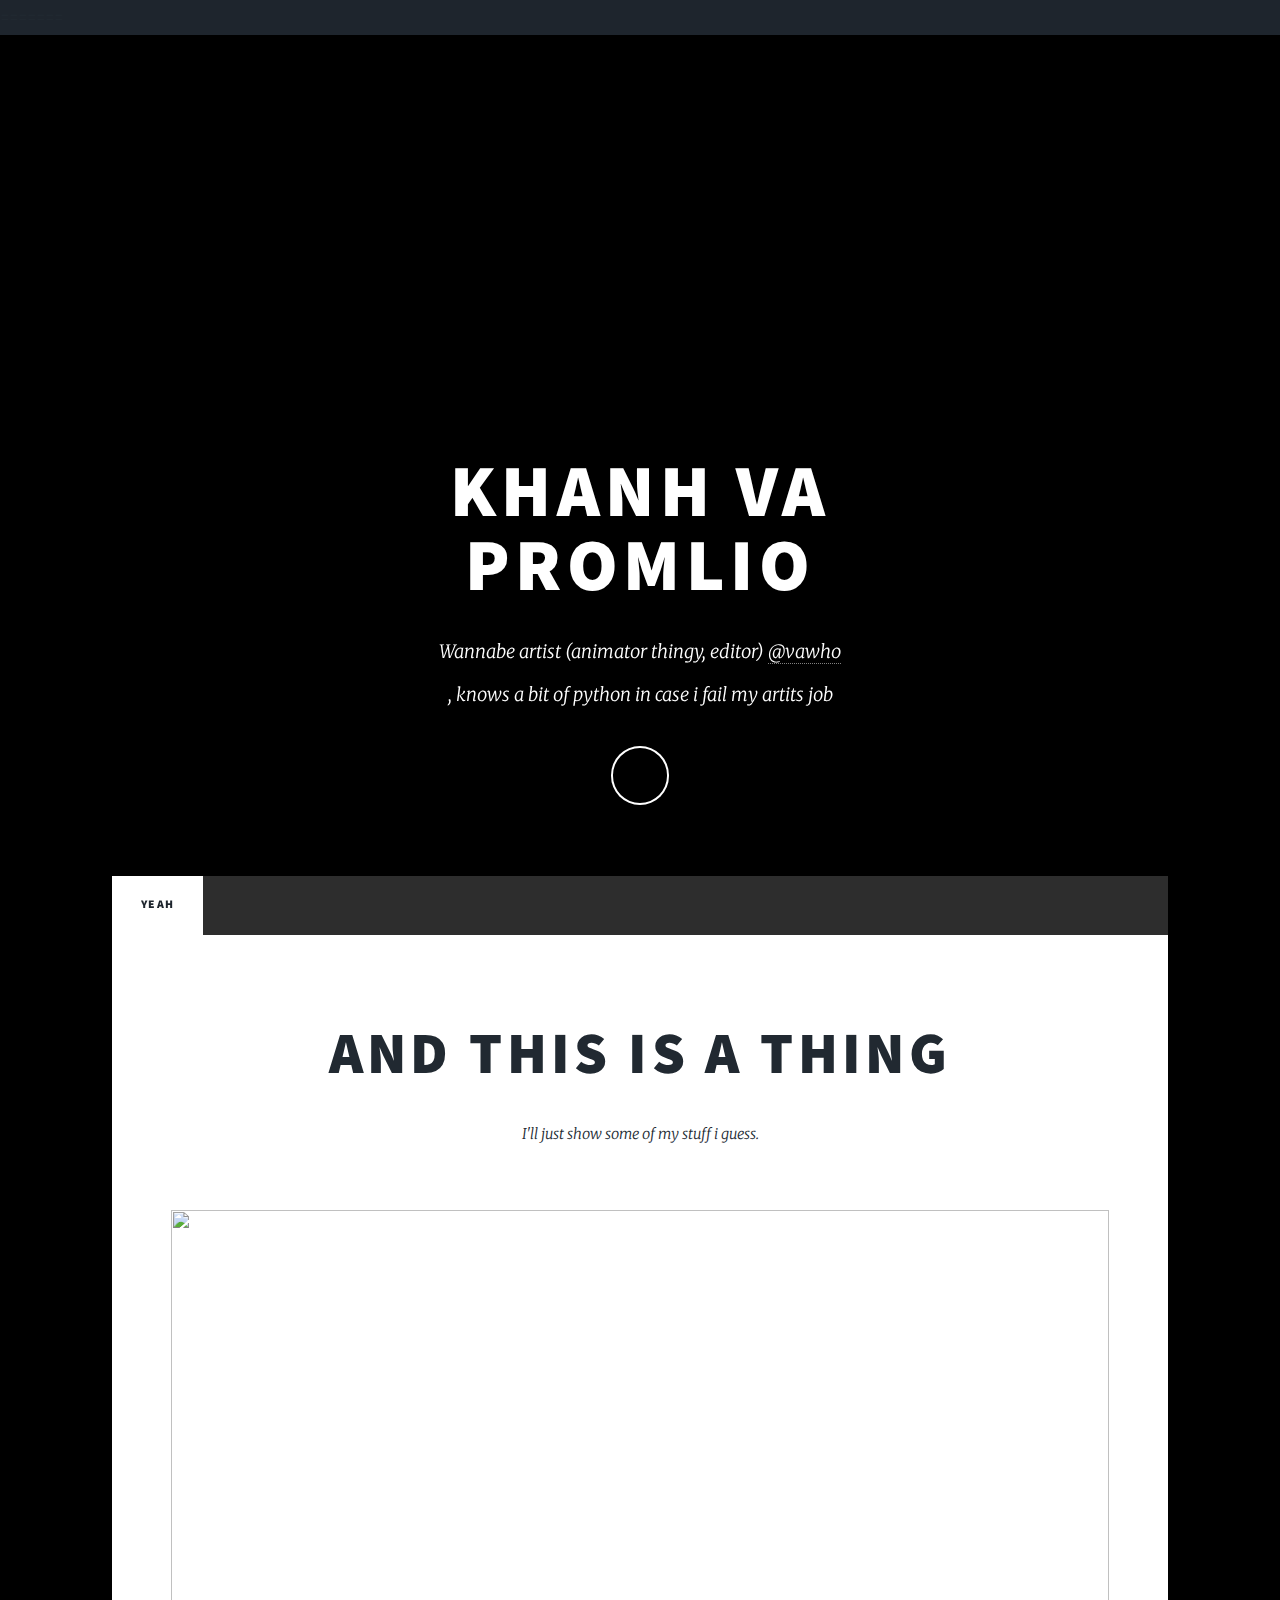
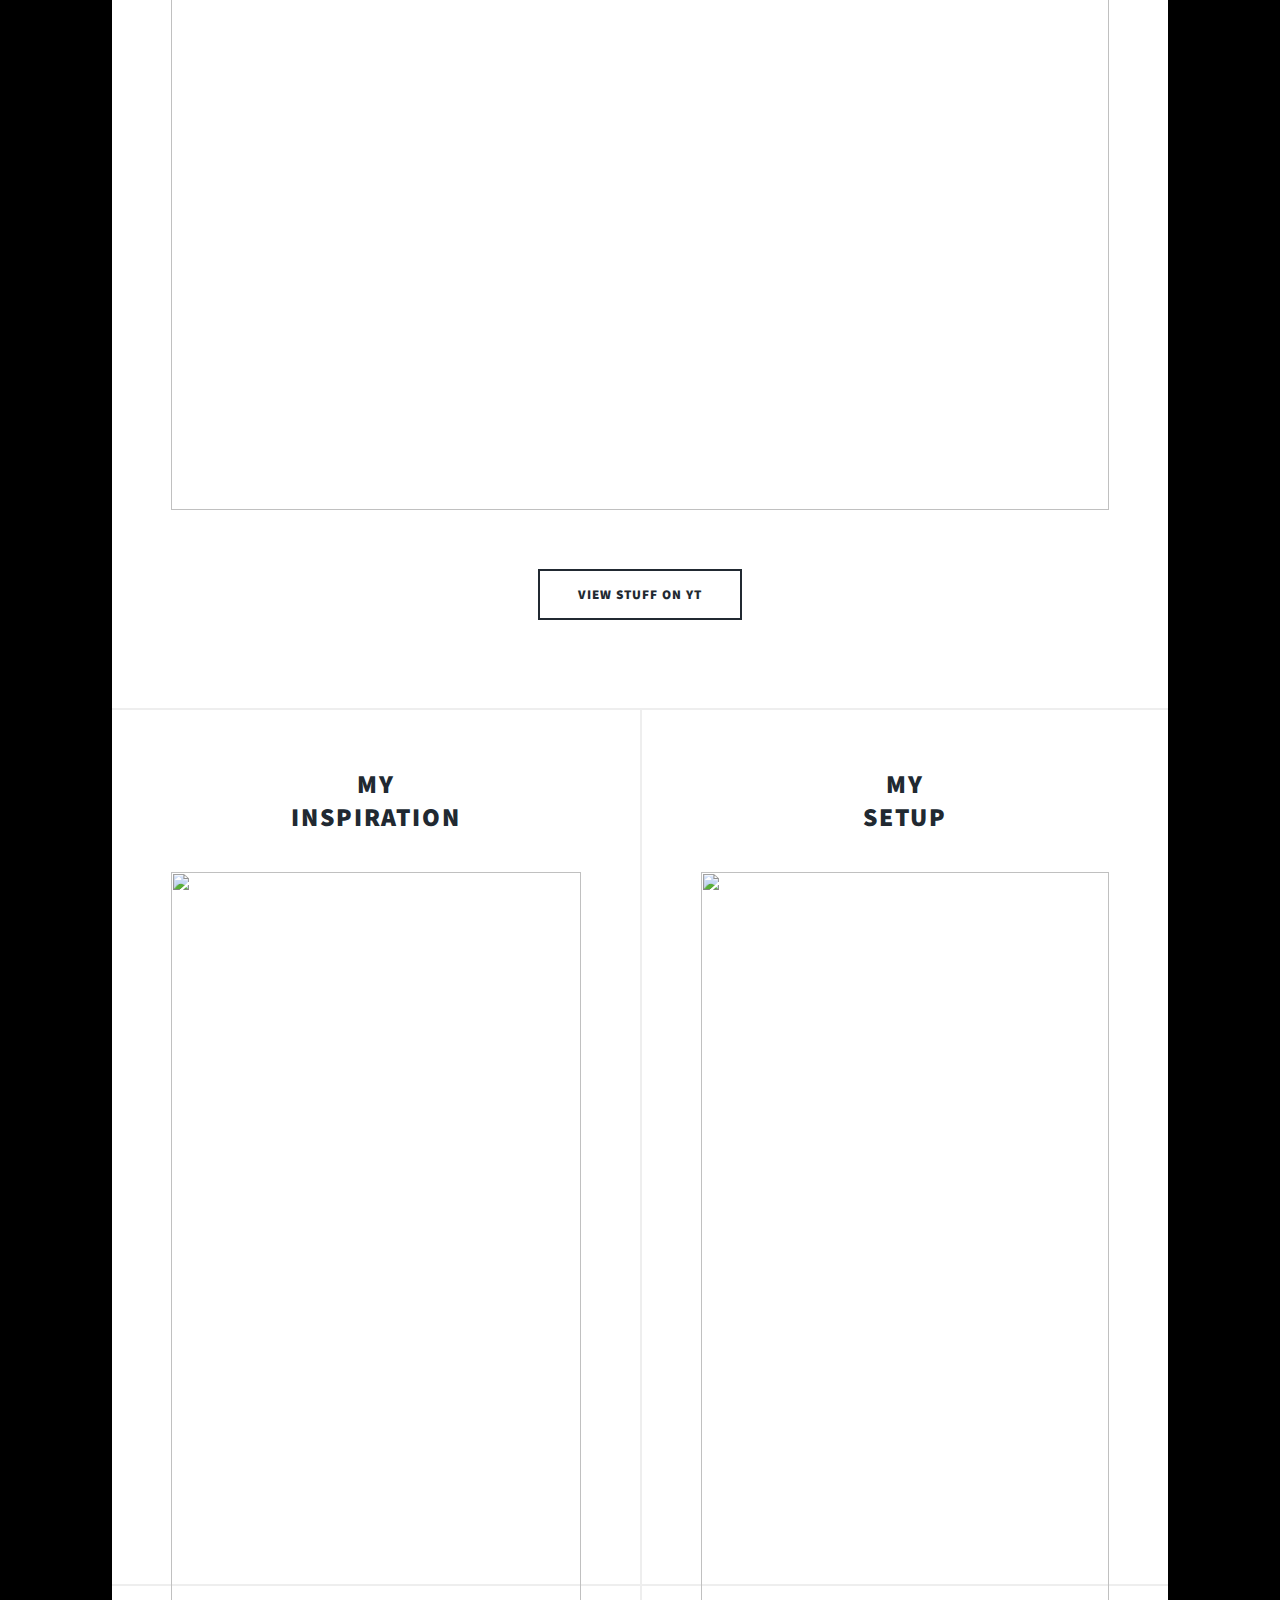
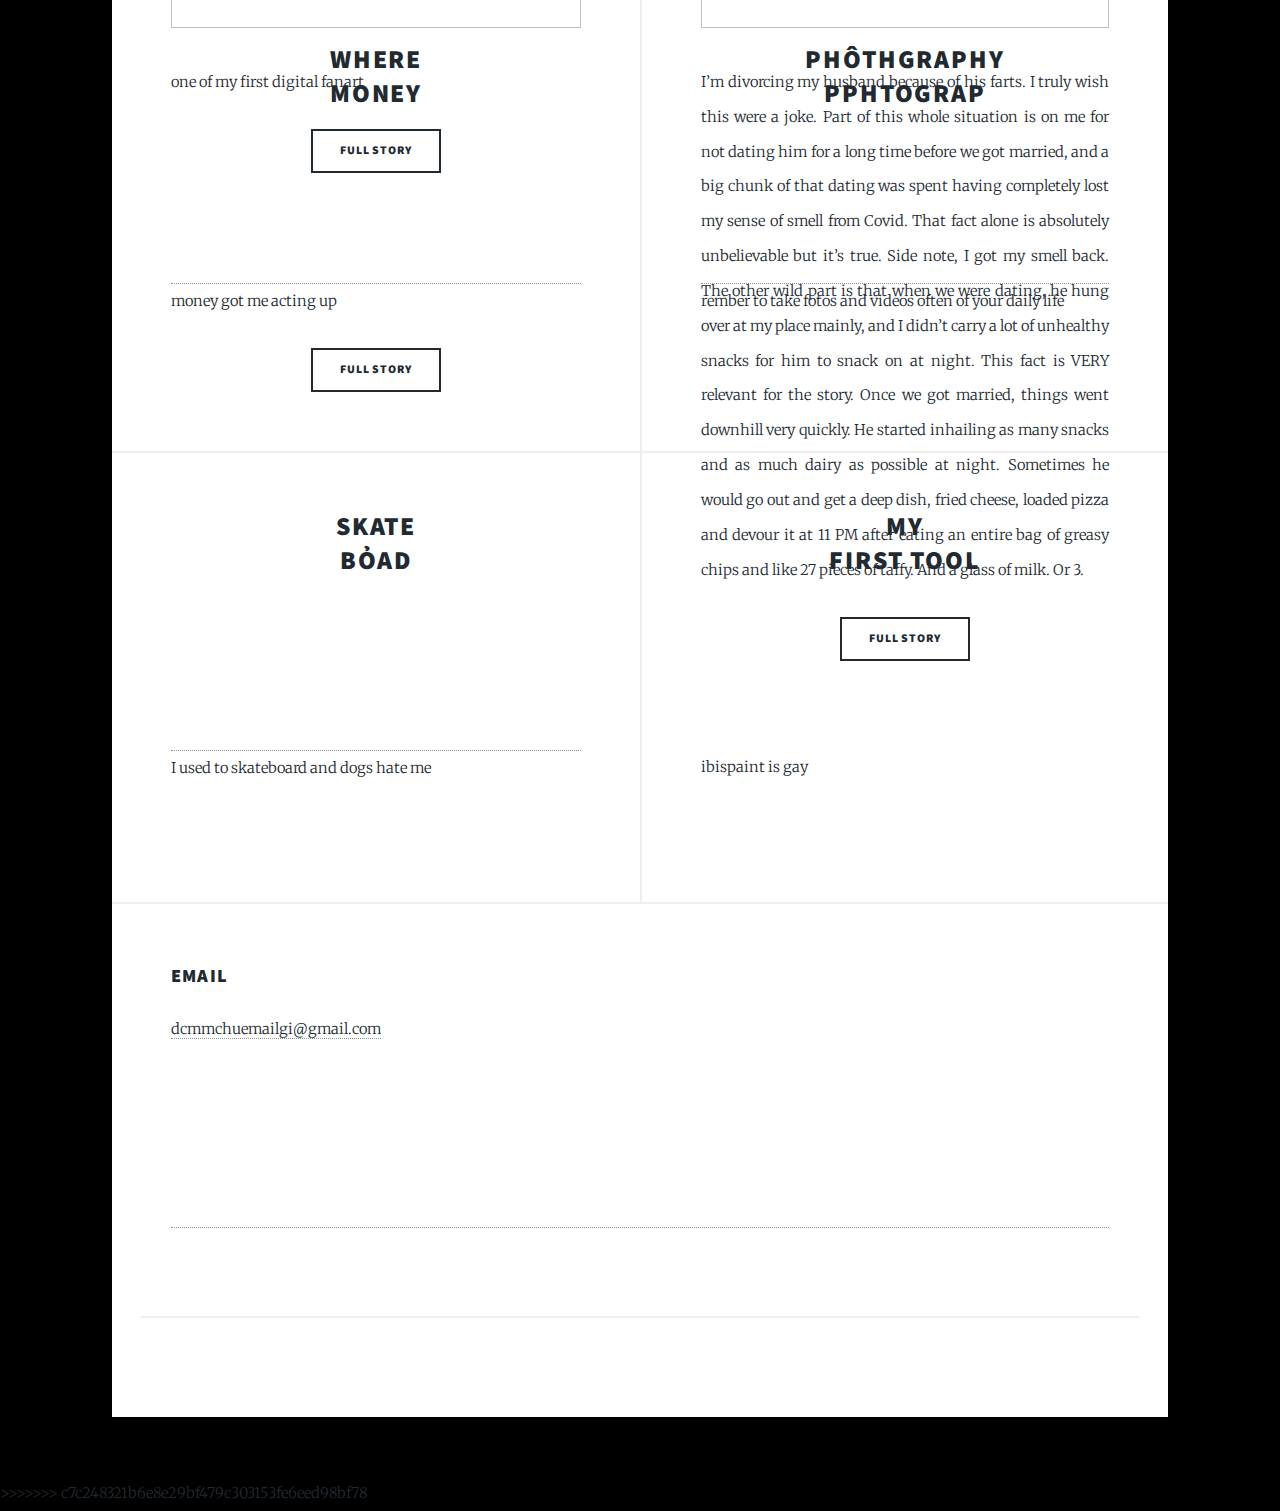
==== commit 12a1fd88: "where money" ====
--- a/index.html
+++ b/index.html
@@ -1,4 +1,5 @@
-<<<<<<< HEAD
+
+=======
 <!DOCTYPE HTML>
 <!--
 	by HTML5 UP
@@ -7,19 +8,23 @@
 -->
 <html>
 	<head>
+		<script>
+			window.addEventListener('load', function() {
+				document.body.classList.remove('is-preload');
+			});
+		</script>
+		
 		<title>Khanh Va portfoloi</title>
 		<meta charset="utf-8" />
 		<meta name="viewport" content="width=device-width, initial-scale=1, user-scalable=no" />
 		<link rel="stylesheet" href="assets/css/main.css" />
-		<noscript><link rel="stylesheet" href="assets/css/noscript.css" /></noscript><!-- Favicon links -->
-		<link rel="icon" type="image/x-icon" href="images/favicon_io/favicon.ico">
-		<link rel="icon" type="image/png" sizes="16x16" href="images/favicon_io/favicon-16x16.png">
-		<link rel="icon" type="image/png" sizes="32x32" href="images/favicon_io/favicon-32x32.png">
+		<noscript><link rel="stylesheet" href="assets/css/noscript.css" /></noscript>
 	</head>
 	<body class="is-preload">
 
 		<!-- Wrapper -->
 			<div id="wrapper" class="fade-in">
+				<div class="bg"></div>
 
 				<!-- Intro -->
 					<div id="intro">
@@ -92,191 +97,7 @@
 									</ul>
 								</article>
 								<article>
-										<h2><a href="#">Fuck<br />
-										Money</a></h2>
-									</header>
-									<a href="#" class="video fit">
-										<video autoplay muted loop>
-										  <source src="videos/Untitled - July 4, 2024 10.28.mp4" type="video/mp4">
-										  Your browser does not support the video tag.
-										</video></a>
-									<p>money got me acting up</p>
-									<ul class="actions special">
-										<li><a href="https://luck-utensil-231.notion.site/Money-is-a-lie-025e53f4e66f41d9adc47ba7b535d686?pvs=25" class="button">Full story</a></li>
-									</ul>
-								</article>
-								<article>
-									<header>
-										<h2><a href="#">Phôthgraphy<br />
-										Pphtograp</a></h2>
-									</header>
-									<a href="#" class="video fit">
-										<video autoplay muted loop>
-										  <source src="videos/Untitled - July 8, 2024 11.39.mp4" type="video/mp4">
-										  Your browser does not support the video tag.
-										</video></a>
-									<p>rember to take fotos and videos often of your daily life</p>
-									<ul class="actions special">
-									
-									</ul>
-								</article>
-								<article>
-									<header>
-									
-										<h2><a href="#">Skate<br />
-										Bỏad</a></h2>
-									</header>
-									<a href="#" class="video fit">
-										<video autoplay muted loop>
-										  <source src="videos/Untitled - July 4, 2024 15.54.mp4" type="video/mp4">
-										  Your browser does not support the video tag.
-										</video></a>
-									<p>I used to skateboard and dogs hate me</p>
-									<ul class="actions special">
-									</ul>
-								</article>
-								
-								<article>
-									<header>
-										<h2><a href="#">My<br />
-											first tool</a></h2>
-										</header>
-										<ahref="#" class="video fit">
-											<video autoplay muted loop>
-											  <source src="videos/Không Có Tiêu Đề39.MP4" type="video/mp4">
-											  Your browser does not support the video tag.
-											</video></a>
-										<p>ibispaint is gay</p>
-										<ul class="actions special">
-									</ul>
-									</article>
-							</section>
-
-
-
-
-						<section class="split contact">
-
-								<h3>Email</h3>
-								<p><a href="#">dcmmchuemailgi@gmail.com</a></p>
-								<a href="#" class="video fit">
-									<video autoplay muted loop>
-									  <source src="videos/0711.mp4" type="video/mp4">
-									  Your browser does not support the video tag.
-									</video></a>
-						</section>
-					</footer>
-
-				<!-- Copyright -->
-					<div id="copyright">
-						<ul><li>&copy; Untitled</li><li>Design: <a href="https://html5up.net">HTML5 UP</a></li></ul>
-					</div>
-
-			</div>
-
-		<!-- Scripts -->
-			<script src="assets/js/jquery.min.js"></script>
-			<script src="assets/js/jquery.scrollex.min.js"></script>
-			<script src="assets/js/jquery.scrolly.min.js"></script>
-			<script src="assets/js/browser.min.js"></script>
-			<script src="assets/js/breakpoints.min.js"></script>
-			<script src="assets/js/util.js"></script>
-			<script src="assets/js/main.js"></script>
-
-	</body>
-</html>
-=======
-<!DOCTYPE HTML>
-<!--
-	by HTML5 UP
-	html5up.net | @ajlkn
-	Free for personal and commercial use under the CCA 3.0 license (html5up.net/license)
--->
-<html>
-	<head>
-		<title>Khanh Va portfoloi</title>
-		<meta charset="utf-8" />
-		<meta name="viewport" content="width=device-width, initial-scale=1, user-scalable=no" />
-		<link rel="stylesheet" href="assets/css/main.css" />
-		<noscript><link rel="stylesheet" href="assets/css/noscript.css" /></noscript>
-	</head>
-	<body class="is-preload">
-
-		<!-- Wrapper -->
-			<div id="wrapper" class="fade-in">
-
-				<!-- Intro -->
-					<div id="intro">
-						<h1>Khanh Va<br />
-						promlio</h1>
-						<p>Wannabe artist (animator thingy, editor) <a href="https://www.facebook.com/vawho/">@vawho</a> <br />
-						, knows a bit of python in case i fail my artits job </p>
-						<ul class="actions">
-							<li><a href="#header" class="button icon solid solo fa-arrow-down scrolly">Continue</a></li>
-						</ul>
-					</div>
-
-				<!-- Header -->
-					<header id="header">
-						<a href="index.html" class="logo">lord help me</a>
-					</header>
-
-				<!-- Nav -->
-					<nav id="nav">
-						<ul class="links">
-							<li class="active"><a href="index.html">yeah</a></li>
-						</ul>
-						<ul class="icons">
-							<li><a href="https://www.youtube.com/channel/UCGWzM3wB2PXaWPouxnSZgOQ" class="icon brands fa-youtube"><span class="label">Youtube</span></a></li>
-							<li><a href="#" class="icon brands fa-facebook-f"><span class="label">Facebook</span></a></li>
-						</ul>
-					</nav>
-
-				<!-- Main -->
-					<div id="main">
-
-						<!-- Featured Post -->
-							<article class="post featured">
-								<header class="major">
-									
-									<h2><a href="#">And this is a thing<br />
-									</a></h2>
-									<p>I'll just show some of my stuff i guess.</p>
-								</header>
-								<a href="#" class="image main"><img src="https://scontent.fhan14-2.fna.fbcdn.net/v/t39.30808-6/448381311_1001320238365398_3852247388637096677_n.jpg?_nc_cat=100&ccb=1-7&_nc_sid=833d8c&_nc_ohc=BbHQ0ujns9EQ7kNvgENPSrl&_nc_ht=scontent.fhan14-2.fna&oh=00_AYBc3U1lIpgK4DYEaxhofwSMWFMMmQfe2-e67lcT1sMzqA&oe=66957E8C" alt="" /></a>
-								<ul class="actions special">
-									<li><a href="https://www.youtube.com/channel/UCGWzM3wB2PXaWPouxnSZgOQ" class="button large">View stuff on yt</a></li>
-								</ul>
-							</article>
-
-						<!-- Posts -->
-							<section class="posts">
-								<article>
-									<header>
-										<h2><a href="#">My<br />
-										inspiration</a></h2>
-									</header>
-									<a href="#" class="image fit"><img src="https://scontent.fhan14-1.fna.fbcdn.net/v/t39.30808-6/448187557_999541445209944_823563119010095497_n.jpg?_nc_cat=101&ccb=1-7&_nc_sid=833d8c&_nc_ohc=QmsnJ2lu1GcQ7kNvgHEK7u7&_nc_ht=scontent.fhan14-1.fna&oh=00_AYDYpS-Y_ziRjPFrp50sCzzuWOlSkkNaRBKN_FNtRzUlHA&oe=66957D0C" alt="" /></a>
-									<p>one of my first digital fanart</p>
-									<ul class="actions special">
-										<li><a href="https://luck-utensil-231.notion.site/Inspiration-for-art-thingy-b190962b947f438b9793fe8c047adea2" class="button">Full Story</a></li>
-									</ul>
-								</article>
-								<article>
-									<header>
-										<h2><a href="#">My<br />
-										setup</a></h2>
-									</header>
-									<a href="#" class="image fit"><img src="images/IMG_1946.JPEG" alt="" /></a>
-									<p>I’m divorcing my husband because of his farts. I truly wish this were a joke. Part of this whole situation is on me for not dating him for a long time before we got married, and a big chunk of that dating was spent having completely lost my sense of smell from Covid. That fact alone is absolutely unbelievable but it’s true. Side note, I got my smell back. The other wild part is that when we were dating, he hung over at my place mainly, and I didn’t carry a lot of unhealthy snacks for him to snack on at night. This fact is VERY relevant for the story.
-
-										Once we got married, things went downhill very quickly. He started inhailing as many snacks and as much dairy as possible at night. Sometimes he would go out and get a deep dish, fried cheese, loaded pizza and devour it at 11 PM after eating an entire bag of greasy chips and like 27 pieces of taffy. And a glass of milk. Or 3.</p>
-									<ul class="actions special">
-										<li><a href="https://copypastadb.com/im-divorcing-my-husband-because-of-his-farts/" class="button">Full story</a></li>
-									</ul>
-								</article>
-								<article>
-										<h2><a href="#">Fuck<br />
+										<h2><a href="#">Where<br />
 										Money</a></h2>
 									</header>
 									<a href="#" class="video fit">
--- a/assets/css/main.css
+++ b/assets/css/main.css
@@ -3233,7 +3233,7 @@
 			left: 0;
 			width: 100%;
 			height: 100%;
-			background-color: #212931;
+			background-color: #000000;
 			background-image: url("../../images/overlay.png"), linear-gradient(0deg, rgba(0, 0, 0, 0.1), rgba(0, 0, 0, 0.1)), url("../../images/bg.jpg");
 			background-size: auto,								auto,														100% auto;
 			background-position: center,								center,														top center;
@@ -4620,7 +4620,6 @@
 			right: 0;
 			text-align: right;
 			top: 0;
-			vertical-align: middle;
 			width: 7rem;
 		}
 
@@ -4700,12 +4699,9 @@
   display: block;
   max-width: 100%; /* Ensure it doesn’t exceed the parent’s width */
 }
-<<<<<<< HEAD
 .articles-grid {
     display: grid;
     grid-template-columns: repeat(auto-fill, minmax(300px, 1fr));
-    gap: 20px;
-    padding: 20px;
-}
-=======
->>>>>>> c7c248321b6e8e29bf479c303153fe6eed98bf78
+    gap: 2rem;
+    padding: 2rem;
+}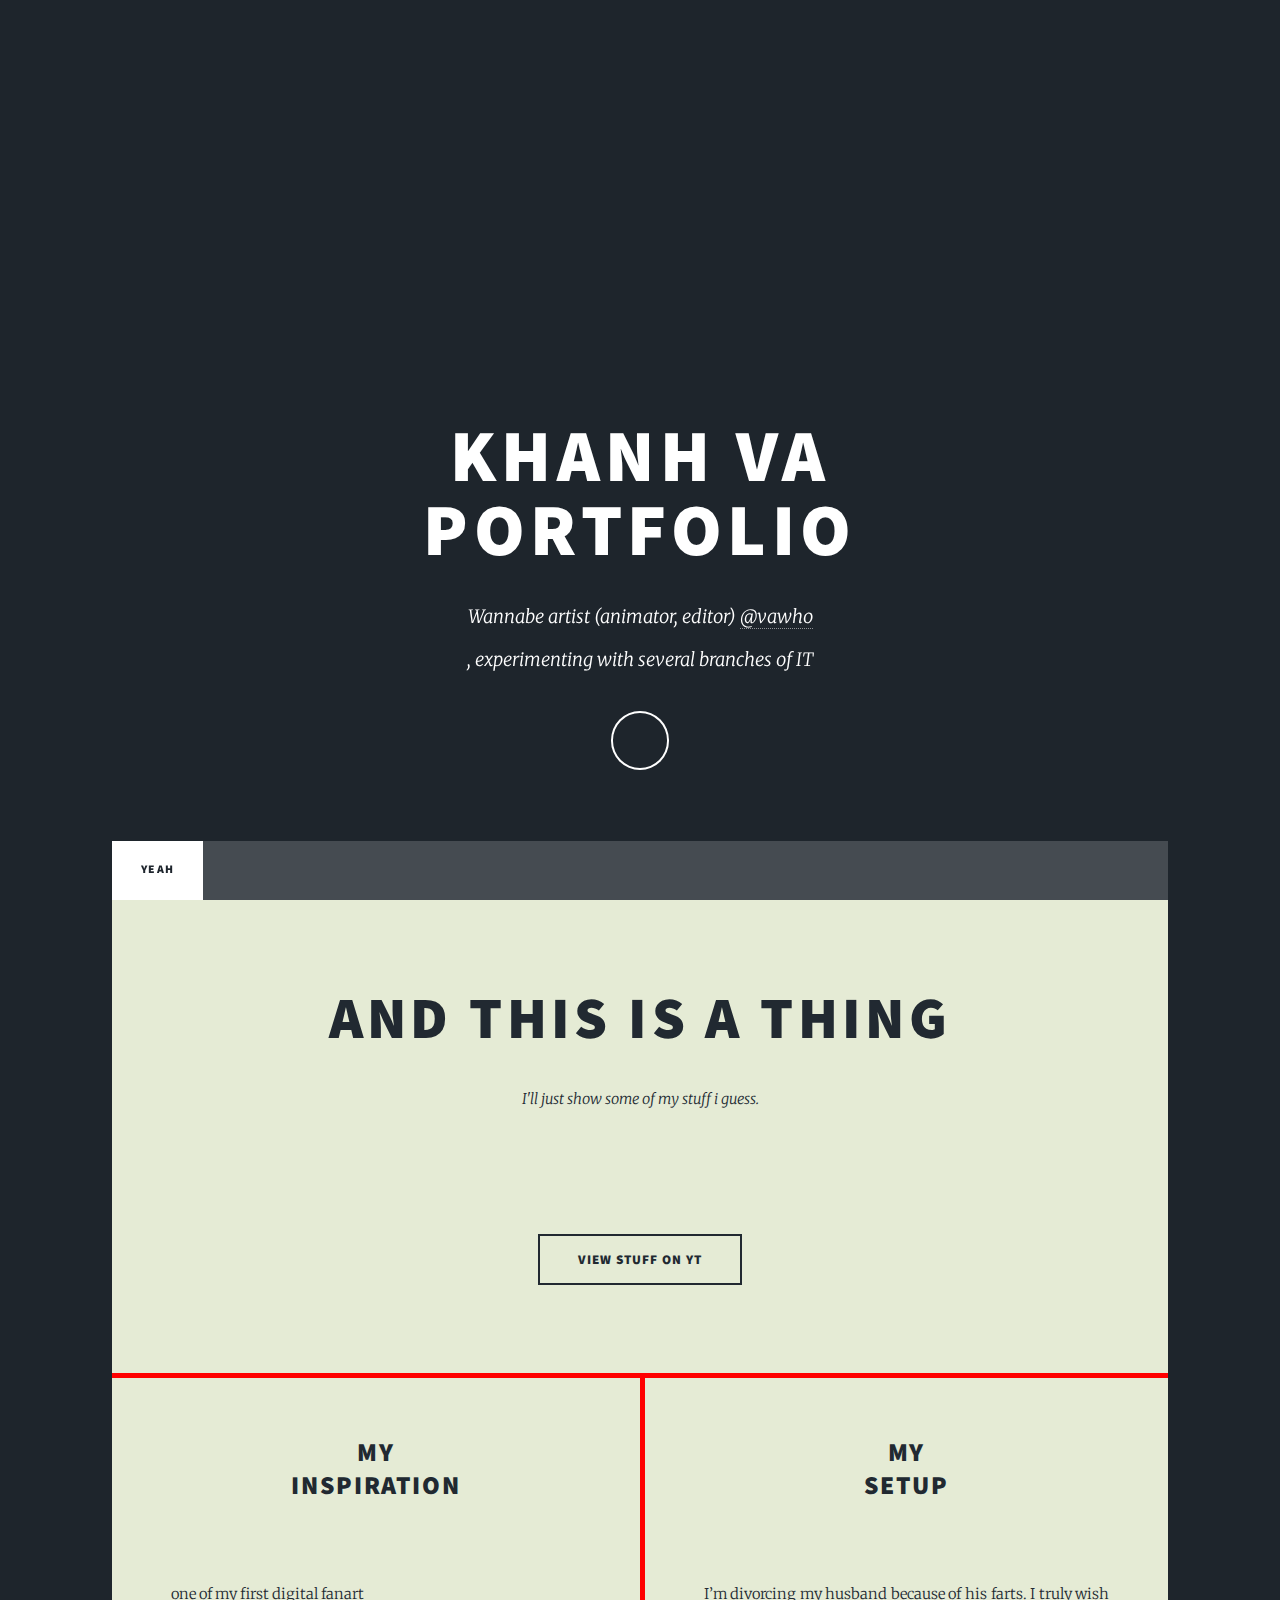
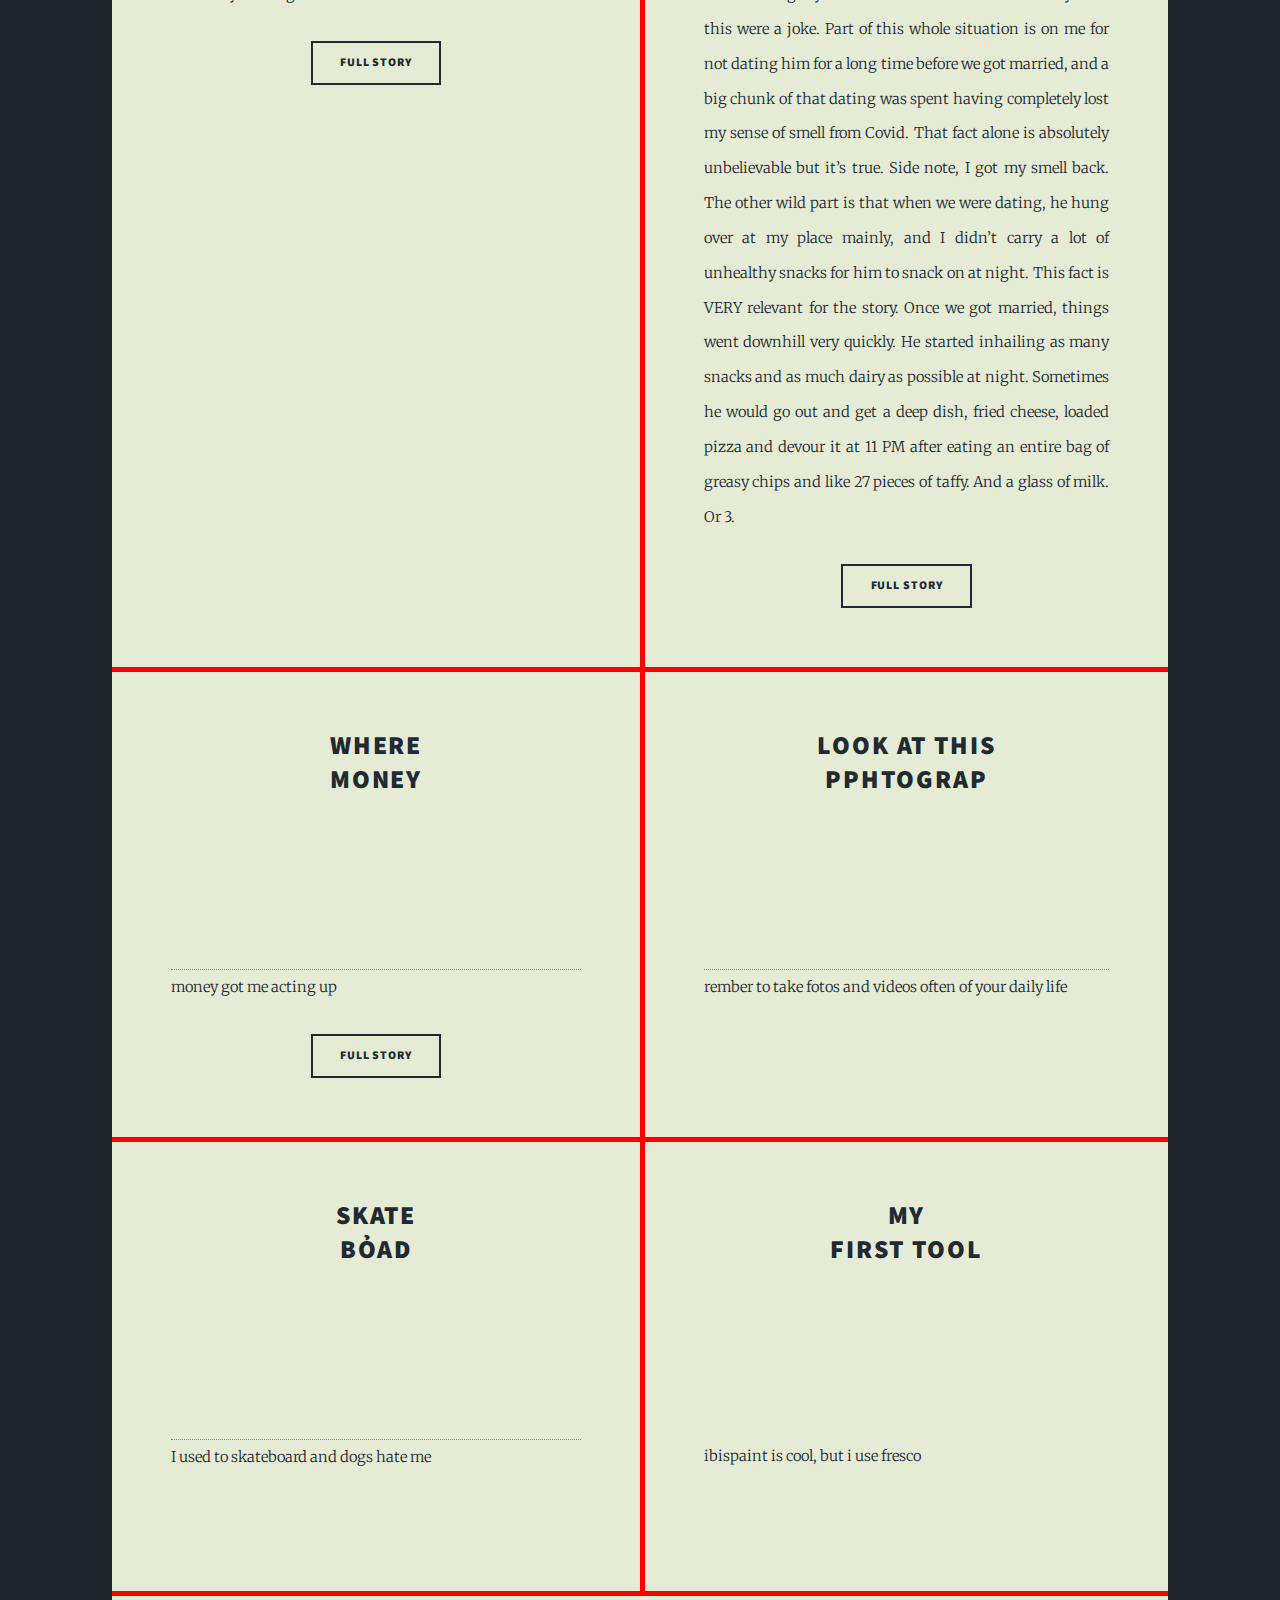
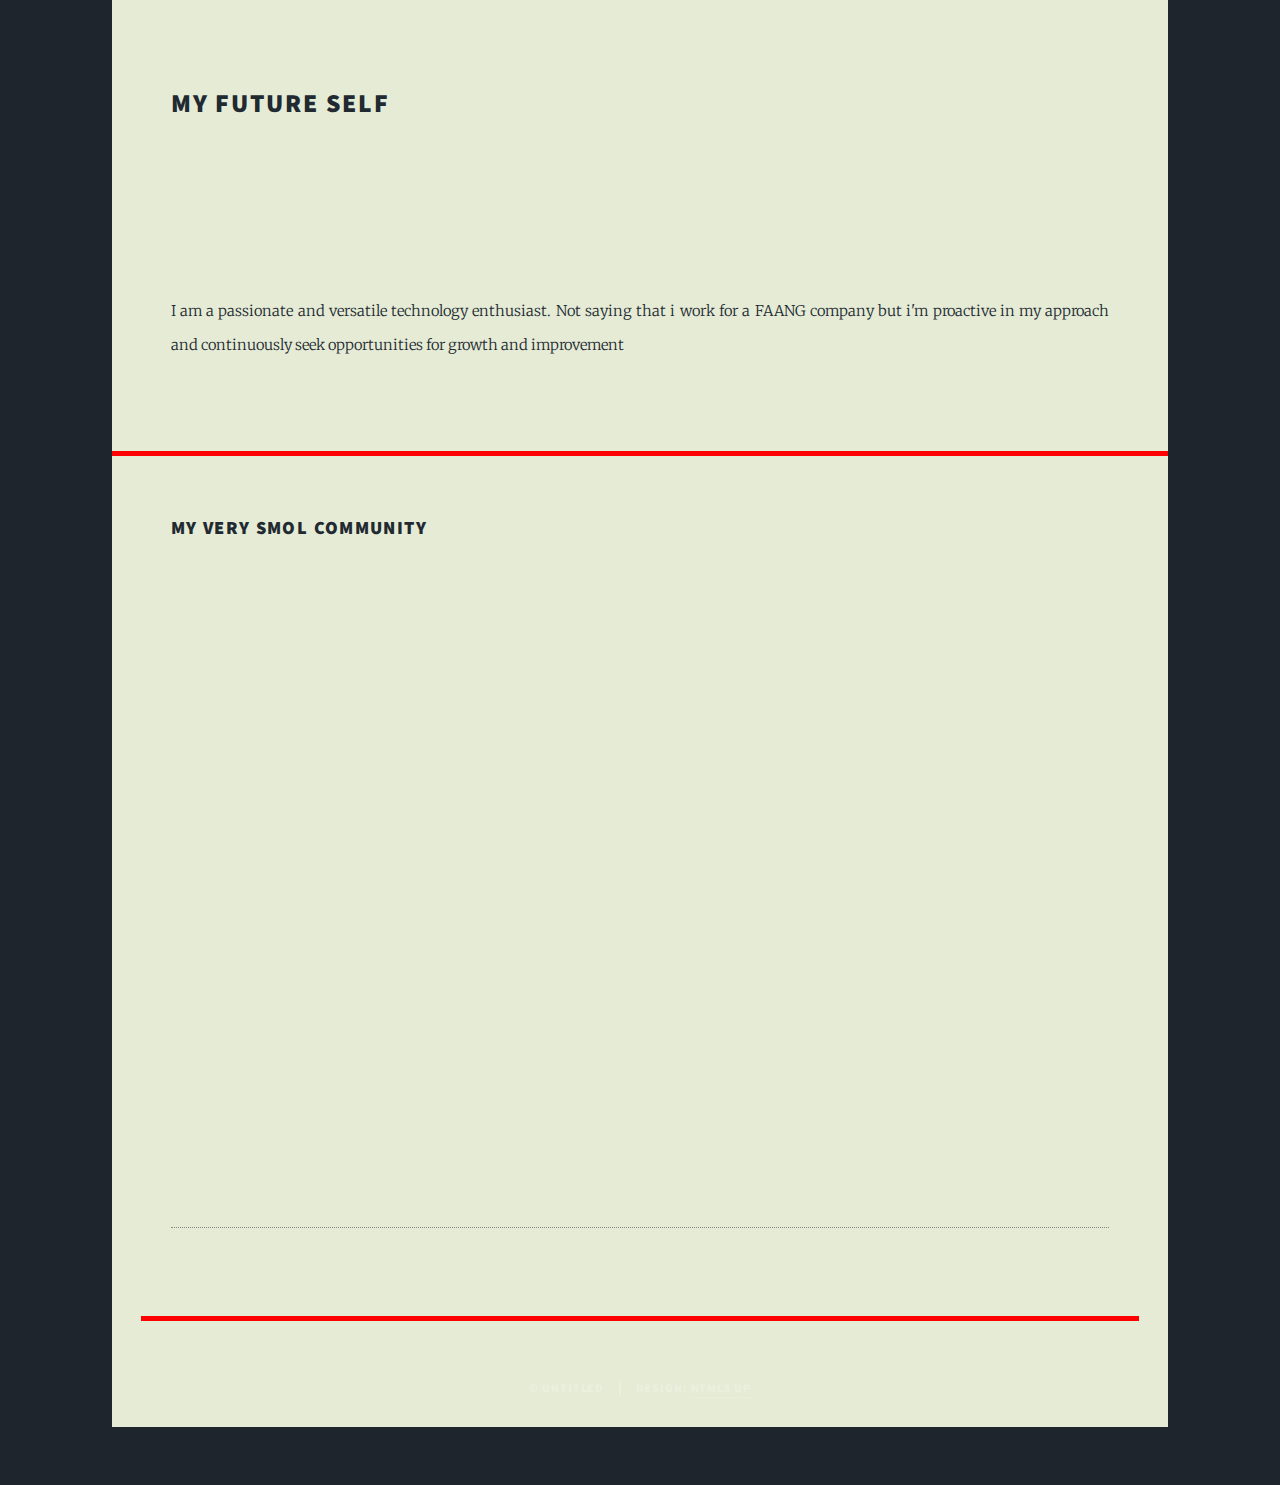
==== commit 794c0eb2: "edit some words and the looks" ====
--- a/index.html
+++ b/index.html
@@ -1,5 +1,5 @@
 
-=======
+
 <!DOCTYPE HTML>
 <!--
 	by HTML5 UP
@@ -29,9 +29,9 @@
 				<!-- Intro -->
 					<div id="intro">
 						<h1>Khanh Va<br />
-						promlio</h1>
-						<p>Wannabe artist (animator thingy, editor) <a href="https://www.facebook.com/vawho/">@vawho</a> <br />
-						, knows a bit of python in case i fail my artits job </p>
+						Portfolio</h1>
+						<p>Wannabe artist (animator, editor) <a href="https://www.facebook.com/vawho/">@vawho</a> <br />
+						, experimenting with several branches of IT </p>
 						<ul class="actions">
 							<li><a href="#header" class="button icon solid solo fa-arrow-down scrolly">Continue</a></li>
 						</ul>
@@ -49,7 +49,7 @@
 						</ul>
 						<ul class="icons">
 							<li><a href="https://www.youtube.com/channel/UCGWzM3wB2PXaWPouxnSZgOQ" class="icon brands fa-youtube"><span class="label">Youtube</span></a></li>
-							<li><a href="#" class="icon brands fa-facebook-f"><span class="label">Facebook</span></a></li>
+							<li><a href="https://discord.gg/ZwfD9EhYyp" class="icon brands fa-discord"><span class="label"></span></a></li>
 						</ul>
 					</nav>
 
@@ -60,11 +60,11 @@
 							<article class="post featured">
 								<header class="major">
 									
-									<h2><a href="#">And this is a thing<br />
+									<h2><a href="https://scontent.fsgn2-7.fna.fbcdn.net/v/t39.30808-6/448381311_1001320238365398_3852247388637096677_n.jpg?_nc_cat=100&ccb=1-7&_nc_sid=833d8c&_nc_ohc=2kzS7bO3eBwQ7kNvgGD8wEd&_nc_ht=scontent.fsgn2-7.fna&oh=00_AYCpNQZgjzgMxwrSZY51BxybfuqkyxktRuKkpKEB3159SQ&oe=66A1944C">And this is a thing<br />
 									</a></h2>
 									<p>I'll just show some of my stuff i guess.</p>
 								</header>
-								<a href="#" class="image main"><img src="https://scontent.fhan14-2.fna.fbcdn.net/v/t39.30808-6/448381311_1001320238365398_3852247388637096677_n.jpg?_nc_cat=100&ccb=1-7&_nc_sid=833d8c&_nc_ohc=BbHQ0ujns9EQ7kNvgENPSrl&_nc_ht=scontent.fhan14-2.fna&oh=00_AYBc3U1lIpgK4DYEaxhofwSMWFMMmQfe2-e67lcT1sMzqA&oe=66957E8C" alt="" /></a>
+								<a href="#" class="image main"><img src="images/IMG_0869.PNG" alt="" /></a>
 								<ul class="actions special">
 									<li><a href="https://www.youtube.com/channel/UCGWzM3wB2PXaWPouxnSZgOQ" class="button large">View stuff on yt</a></li>
 								</ul>
@@ -77,7 +77,7 @@
 										<h2><a href="#">My<br />
 										inspiration</a></h2>
 									</header>
-									<a href="#" class="image fit"><img src="https://scontent.fhan14-1.fna.fbcdn.net/v/t39.30808-6/448187557_999541445209944_823563119010095497_n.jpg?_nc_cat=101&ccb=1-7&_nc_sid=833d8c&_nc_ohc=QmsnJ2lu1GcQ7kNvgHEK7u7&_nc_ht=scontent.fhan14-1.fna&oh=00_AYDYpS-Y_ziRjPFrp50sCzzuWOlSkkNaRBKN_FNtRzUlHA&oe=66957D0C" alt="" /></a>
+									<a href="#" class="image fit"><img src="images/shar.jpg" alt="" /></a>
 									<p>one of my first digital fanart</p>
 									<ul class="actions special">
 										<li><a href="https://luck-utensil-231.notion.site/Inspiration-for-art-thingy-b190962b947f438b9793fe8c047adea2" class="button">Full Story</a></li>
@@ -103,7 +103,7 @@
 									<a href="#" class="video fit">
 										<video autoplay muted loop>
 										  <source src="videos/Untitled - July 4, 2024 10.28.mp4" type="video/mp4">
-										  Your browser does not support the video tag.
+										
 										</video></a>
 									<p>money got me acting up</p>
 									<ul class="actions special">
@@ -112,13 +112,13 @@
 								</article>
 								<article>
 									<header>
-										<h2><a href="#">Phôthgraphy<br />
+										<h2><a href="#">Look at this<br />
 										Pphtograp</a></h2>
 									</header>
 									<a href="#" class="video fit">
 										<video autoplay muted loop>
 										  <source src="videos/Untitled - July 8, 2024 11.39.mp4" type="video/mp4">
-										  Your browser does not support the video tag.
+										
 										</video></a>
 									<p>rember to take fotos and videos often of your daily life</p>
 									<ul class="actions special">
@@ -151,23 +151,36 @@
 											  <source src="videos/Không Có Tiêu Đề39.MP4" type="video/mp4">
 											  Your browser does not support the video tag.
 											</video></a>
-										<p>ibispaint is gay</p>
+										<p>ibispaint is cool, but i use fresco</p>
 										<ul class="actions special">
 									</ul>
 									</article>
 							</section>
-
+							<article>
+								<header>
+									<h2><a href="#"><br />
+										My future self</a></h2>
+									</header>
+									<ahref="#" class="video fit">
+										<video autoplay muted loop>
+										  <source src="videos/Untitled - July 18, 2024 10.46.mp4" type="video/mp4">
+										
+										</video></a>
+									<p>I am a passionate and versatile technology enthusiast. Not saying that i work for a FAANG company but i'm proactive in my approach and continuously seek opportunities for growth and improvement</p>
+									<ul class="actions special">
+								</ul>
+								</article>
 
 
 
 						<section class="split contact">
 
-								<h3>Email</h3>
-								<p><a href="#">dcmmchuemailgi@gmail.com</a></p>
+								<h3>My very smol community</h3>
+								<iframe src="https://discord.com/widget?id=960124898318090293&theme=dark" width="350" height="500" allowtransparency="true" frameborder="0" sandbox="allow-popups allow-popups-to-escape-sandbox allow-same-origin allow-scripts"></iframe>
 								<a href="#" class="video fit">
 									<video autoplay muted loop>
 									  <source src="videos/0711.mp4" type="video/mp4">
-									  Your browser does not support the video tag.
+									
 									</video></a>
 						</section>
 					</footer>
@@ -190,4 +203,4 @@
 
 	</body>
 </html>
->>>>>>> c7c248321b6e8e29bf479c303153fe6eed98bf78
+
--- a/assets/css/main.css
+++ b/assets/css/main.css
@@ -99,7 +99,7 @@
 	}
 
 	body {
-		background-color: #1e252d;
+		background-color: #0077ff;
 	}
 
 		body.is-preload *, body.is-preload *:before, body.is-preload *:after {
@@ -3233,8 +3233,8 @@
 			left: 0;
 			width: 100%;
 			height: 100%;
-			background-color: #000000;
-			background-image: url("../../images/overlay.png"), linear-gradient(0deg, rgba(0, 0, 0, 0.1), rgba(0, 0, 0, 0.1)), url("../../images/bg.jpg");
+			background-color: #212931;
+			background-image: url(""), linear-gradient(0deg, rgba(0, 0, 0, 0.1), rgba(0, 0, 0, 0.1)), url("../../images/bg.jpg");
 			background-size: auto,								auto,														100% auto;
 			background-position: center,								center,														top center;
 			background-repeat: repeat,								no-repeat,													no-repeat;
@@ -3756,7 +3756,7 @@
 /* Main */
 
 	#main {
-		background-color: #ffffff;
+		background-color: #e5ebd5;
 		position: relative;
 		margin: 0 auto;
 		width: calc(100% - 4rem);
@@ -3766,7 +3766,7 @@
 
 		#main > * {
 			padding: 4rem 4rem 2rem 4rem ;
-			border-top: solid 2px #eeeeee;
+			border-top: solid 5px #ff0000;
 			margin: 0;
 		}
 
@@ -3862,10 +3862,10 @@
 			}
 
 			#main > .posts > article {
-				border-color: #eeeeee;
-				border-left-width: 2px;
+				border-color: #ff0000;
+				border-left-width: 5px;
 				border-style: solid;
-				border-top-width: 2px;
+				border-top-width: 5px;
 				text-align: center;
 			}
 
@@ -4704,4 +4704,4 @@
     grid-template-columns: repeat(auto-fill, minmax(300px, 1fr));
     gap: 2rem;
     padding: 2rem;
-}+}
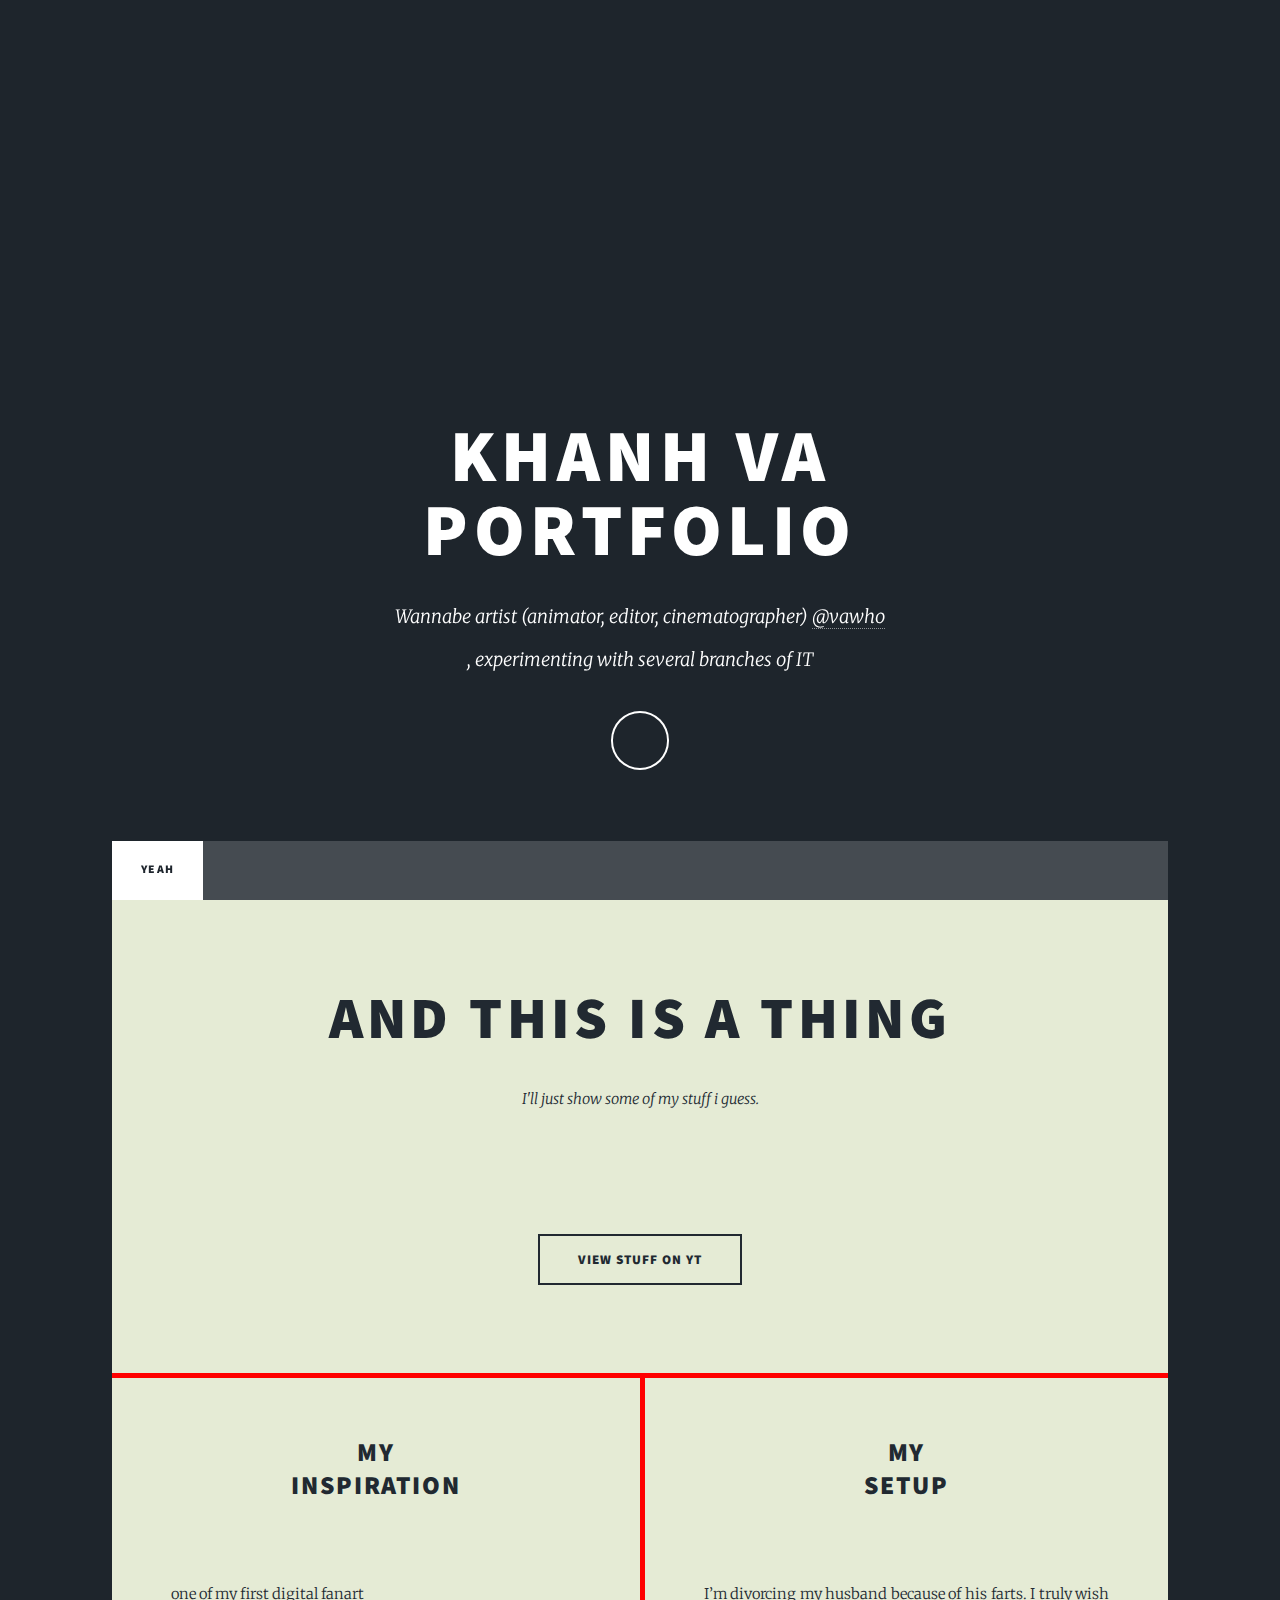
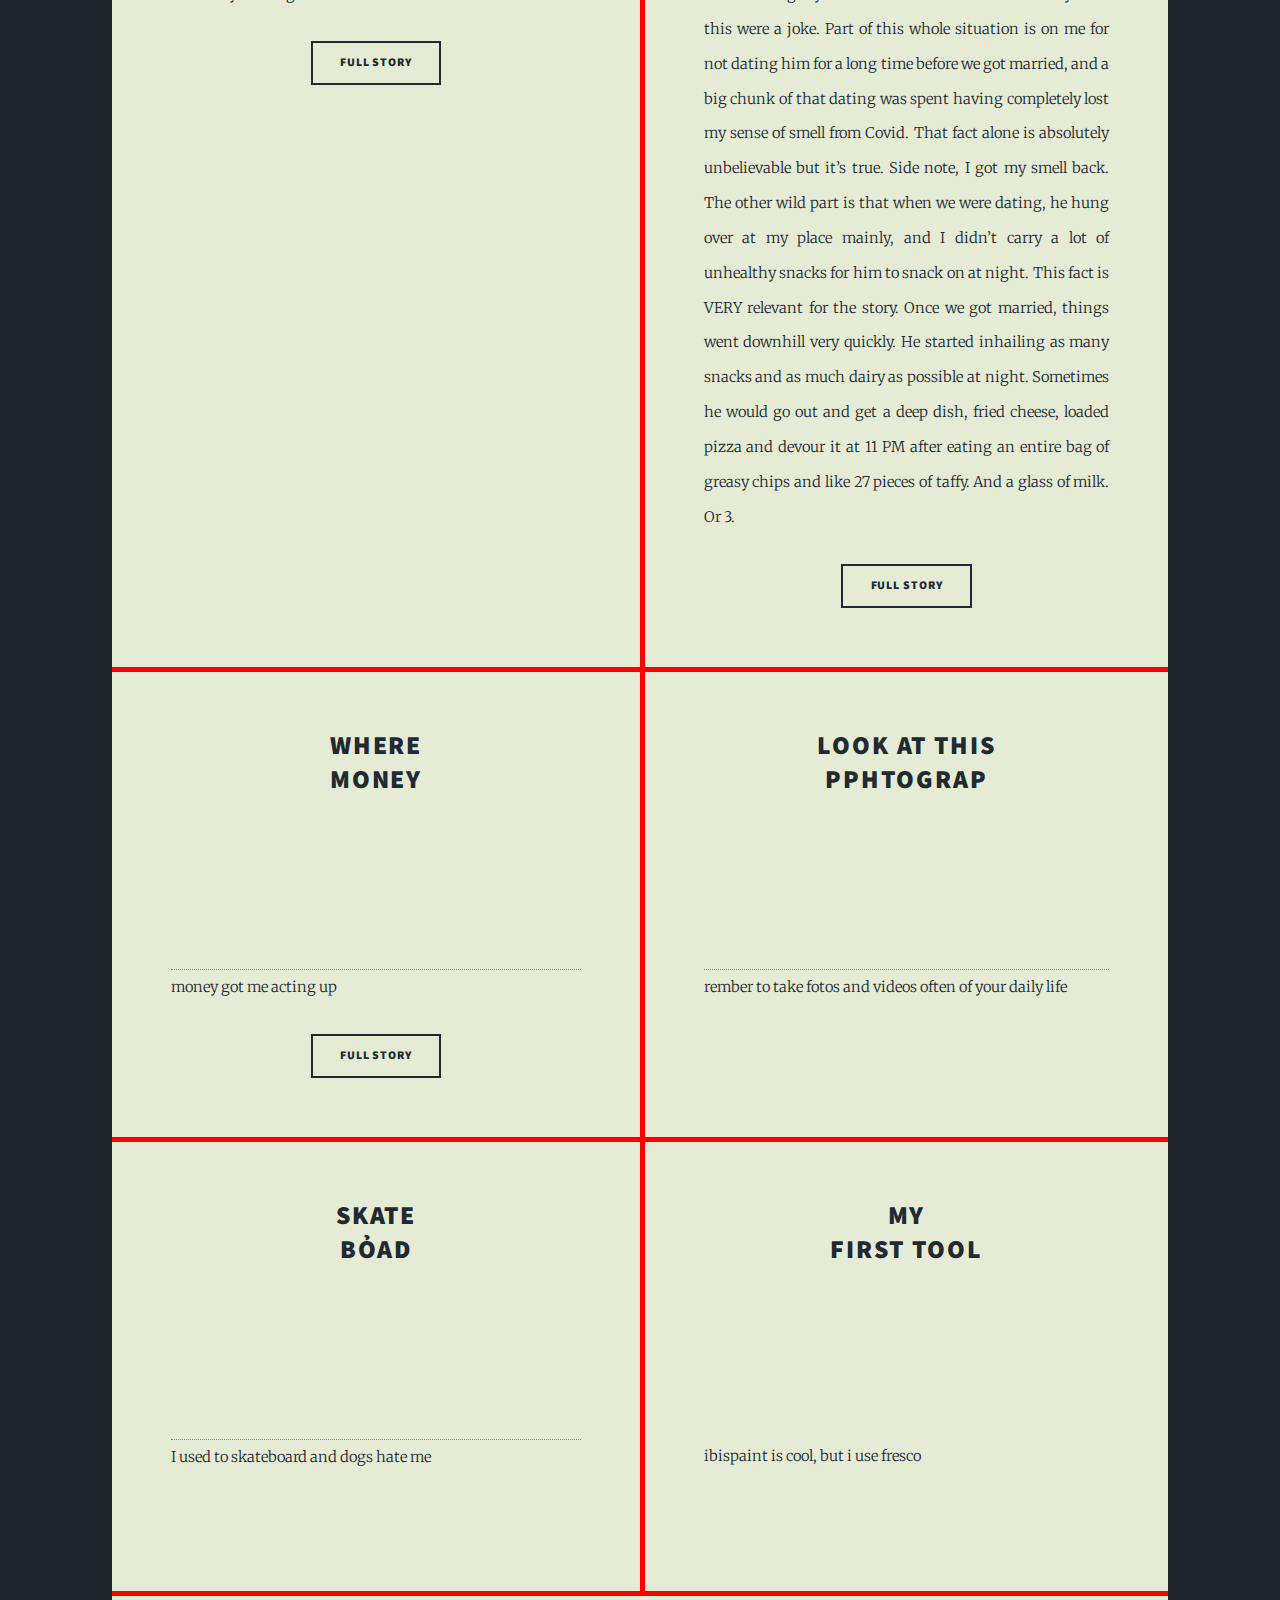
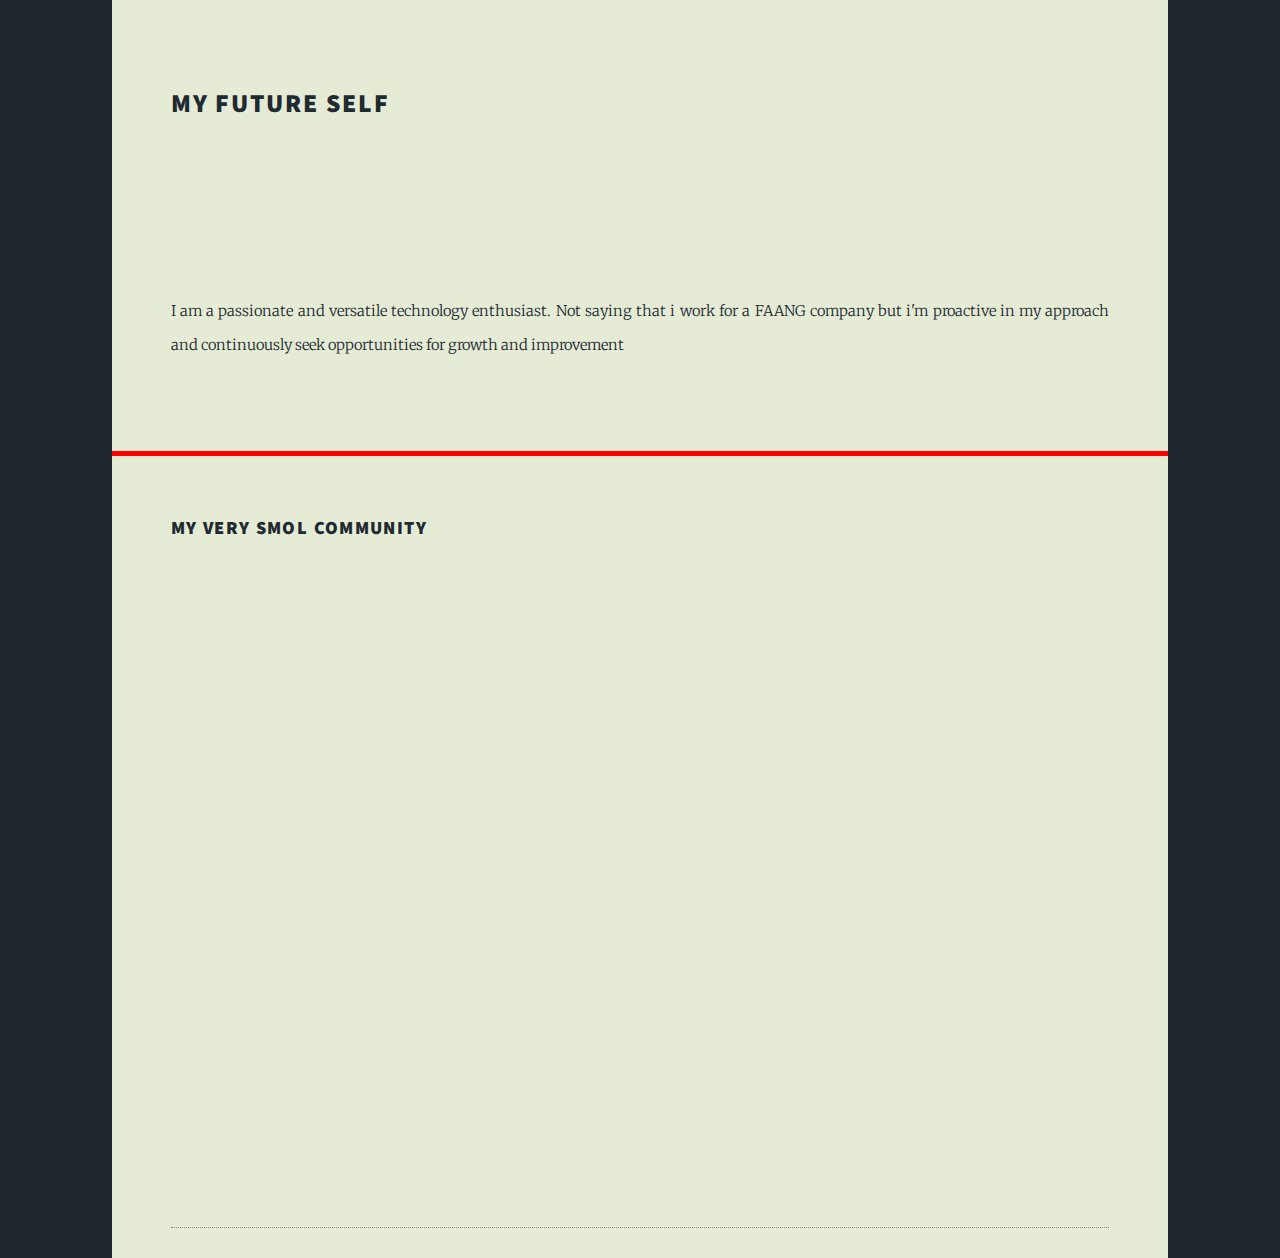
==== commit a39a6e77: "favicon" ====
--- a/index.html
+++ b/index.html
@@ -18,6 +18,7 @@
 		<meta charset="utf-8" />
 		<meta name="viewport" content="width=device-width, initial-scale=1, user-scalable=no" />
 		<link rel="stylesheet" href="assets/css/main.css" />
+		<link rel="icon" type = "images/jpg"href="images/favicon_io/favicon.ico">
 		<noscript><link rel="stylesheet" href="assets/css/noscript.css" /></noscript>
 	</head>
 	<body class="is-preload">
@@ -30,7 +31,7 @@
 					<div id="intro">
 						<h1>Khanh Va<br />
 						Portfolio</h1>
-						<p>Wannabe artist (animator, editor) <a href="https://www.facebook.com/vawho/">@vawho</a> <br />
+						<p>Wannabe artist (animator, editor, cinematographer) <a href="https://www.facebook.com/vawho/">@vawho</a> <br />
 						, experimenting with several branches of IT </p>
 						<ul class="actions">
 							<li><a href="#header" class="button icon solid solo fa-arrow-down scrolly">Continue</a></li>
@@ -185,11 +186,6 @@
 						</section>
 					</footer>
 
-				<!-- Copyright -->
-					<div id="copyright">
-						<ul><li>&copy; Untitled</li><li>Design: <a href="https://html5up.net">HTML5 UP</a></li></ul>
-					</div>
-
 			</div>
 
 		<!-- Scripts -->
